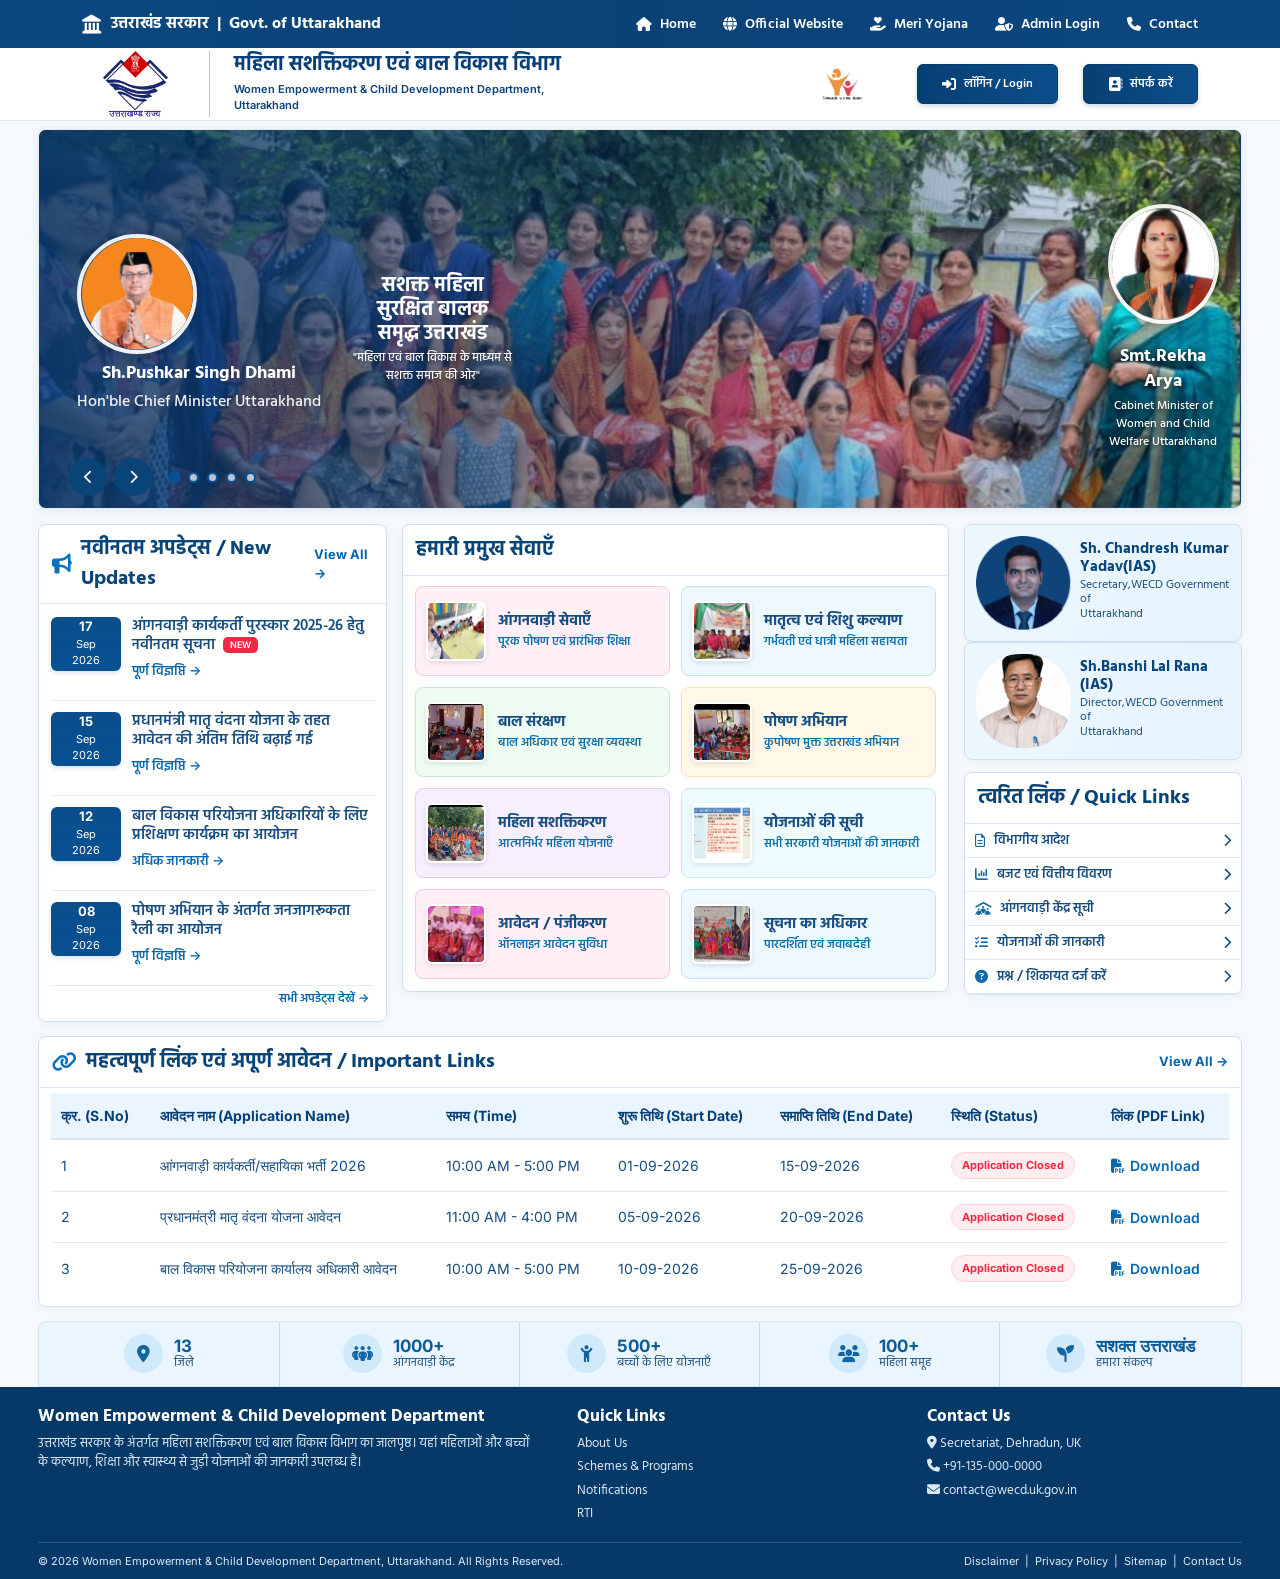
==== html_file/index.html @ f1d3165c "updated" ====
<!DOCTYPE html>
<html lang="hi">
<head>
  <meta charset="UTF-8">
  <meta name="viewport" content="width=device-width, initial-scale=1.0">
  <meta name="description" content="Women Empowerment and Child Development Department Uttarakhand">
  <title>महिला सशक्तिकरण एवं बाल विकास विभाग | उत्तराखंड</title>

  <link rel="icon" href="../images/uk_logo.jpeg">
  <link rel="preconnect" href="https://fonts.googleapis.com">
  <link rel="preconnect" href="https://fonts.gstatic.com" crossorigin>
  <link href="https://fonts.googleapis.com/css2?family=Hind:wght@400;500;600;700&family=Inter:wght@400;500;600;700;800&display=swap" rel="stylesheet">
  <link href="https://cdn.jsdelivr.net/npm/bootstrap@5.3.3/dist/css/bootstrap.min.css" rel="stylesheet">
  <link href="https://cdnjs.cloudflare.com/ajax/libs/font-awesome/6.5.2/css/all.min.css" rel="stylesheet">

  <style>
    :root{
      --gov-blue:#0b477f;
      --gov-dark:#063a70;
      --gov-deep:#052f5b;
      --blue:#1262a0;
      --sky:#eaf5ff;
      --gold:#f4b400;
      --orange:#ef8b13;
      --green:#159447;
      --pink:#e83e83;
      --purple:#7652b6;
      --cyan:#19a5c8;
      --text:#073b70;
      --muted:#60748a;
      --border:#cfe0ef;
      --shadow:0 5px 18px rgba(7,59,112,.10);
    }

    *{box-sizing:border-box}
    html{scroll-behavior:smooth}
    body{
      margin:0;
      background:#f5f9fd;
      color:var(--text);
      font-family:"Hind","Inter",sans-serif;
      font-size:16px;
    }
    a{text-decoration:none}
    img{max-width:100%;display:block}

    /* ================= TOP GOVERNMENT BAR ================= */
    .topbar{
      background:linear-gradient(90deg,#0b477f,#0a4277,#0b477f);
      color:#fff;
      min-height:48px;
    }
    .topbar .container,
    .department-header .container,
    .main-container{
      width:min(1480px,94%);
      margin:auto;
    }
    .hero-person-info{
      text-align:center;
      margin-top:10px;
      color:#fff;
      position:relative;
      z-index:5;
    }
    .hero-person-info h3{
      margin:0;
      font-size:18px;
      font-weight:700;
      line-height:1.4;
      text-shadow:0 2px 4px rgba(0,0,0,.5);
    }
    .hero-person-info p{
      margin:3px 0 0;
      font-size:12px;
      font-weight:500;
      line-height:1.5;
      text-shadow:0 2px 4px rgba(0,0,0,.5);
    }
    .topbar-inner{
      min-height:48px;
      display:flex;
      align-items:center;
      justify-content:space-between;
      gap:20px;
    }
    
    .gov-brand{
      color:#fff;
      font-weight:700;
      display:flex;
      align-items:center;
      gap:10px;
      white-space:nowrap;
      font-size:16px;
    }
    .gov-brand i{font-size:19px}
    .top-links{
      display:flex;
      align-items:center;
      gap:27px;
      margin:0;
      padding:0;
      list-style:none;
    }
    .top-links a{
      color:#fff;
      font-weight:600;
      font-size:14px;
      display:flex;
      align-items:center;
      gap:8px;
      transition:.2s;
    }
    .top-links a:hover{color:#ffd45b}
    .mobile-toggle{
      display:none;
      background:none;
      border:0;
      color:#fff;
      font-size:22px;
    }
  
/* ================= LOGIN MODAL ================= */

.login-modal {
  border: none;
  border-radius: 16px;
  overflow: hidden;
  box-shadow: 0 20px 50px rgba(0, 0, 0, 0.25);
}

/* Header */
.login-modal-header {
  background: linear-gradient(135deg, #174a8b, #176b9e);
  color: #fff;
  border-bottom: none;
  padding: 22px 25px;
}

.login-modal-header .modal-title {
  font-size: 22px;
  font-weight: 700;
  margin-bottom: 3px;
}


.login-modal-header .modal-title i {
  margin-right: 8px;
}

.login-subtitle {
  margin: 0;
  font-size: 13px;
  opacity: 0.9;
}

/* Body */
.login-modal-body {
  padding: 28px 30px 25px;
  background: #fff;
}

.login-modal-body .form-label {
  font-weight: 600;
  color: #333;
  margin-bottom: 7px;
  font-size: 14px;
}

.login-modal-body .input-group {
  height: 48px;
}

.login-modal-body .input-group-text {
  background: #f1f5f9;
  border: 1px solid #d9e0e7;
  color: #174a8b;
  min-width: 48px;
  justify-content: center;
}

.login-modal-body .form-control {
  height: 48px;
  border: 1px solid #d9e0e7;
  font-size: 14px;
}

.login-modal-body .form-control:focus {
  border-color: #176b9e;
  box-shadow: 0 0 0 0.2rem rgba(23, 107, 158, 0.12);
}

/* Password Toggle */
.password-toggle {
  border: 1px solid #d9e0e7;
  background: #f8fafc;
  color: #555;
}

.password-toggle:hover {
  background: #eef2f7;
}

/* Login Options */
.login-options {
  display: flex;
  align-items: center;
  justify-content: space-between;
  margin: 8px 0 22px;
  font-size: 13px;
}

.form-check-label {
  color: #555;
}

.forgot-password {
  color: #176b9e;
  text-decoration: none;
  font-weight: 600;
}

.forgot-password:hover {
  text-decoration: underline;
}

/* Login Submit */
.login-submit-btn {
  height: 48px;
  border: none;
  border-radius: 7px;
  background: linear-gradient(135deg, #174a8b, #176b9e);
  color: #fff;
  font-size: 15px;
  font-weight: 600;
  transition: all 0.2s ease;
}

.login-submit-btn:hover {
  background: linear-gradient(135deg, #123b70, #145c87);
  color: #fff;
  transform: translateY(-1px);
}

/* Footer */
.login-modal-footer {
  justify-content: center;
  gap: 5px;
  background: #f8fafc;
  border-top: 1px solid #e5e7eb;
  padding: 15px;
  font-size: 13px;
  color: #666;
}

.login-modal-footer a {
  color: #174a8b;
  font-weight: 600;
  text-decoration: none;
}

.login-modal-footer a:hover {
  text-decoration: underline;
}

/* Mobile */
@media (max-width: 576px) {

  .login-modal {
    margin: 15px;
  }

  .login-modal-header {
    padding: 18px 20px;
  }

  .login-modal-body {
    padding: 22px 20px;
  }

  .login-modal-header .modal-title {
    font-size: 19px;
  }

  .login-options {
    flex-direction: column;
    align-items: flex-start;
    gap: 10px;
  }

  .login-modal-footer {
    flex-direction: column;
    text-align: center;
  }
}


    /* ================= DEPARTMENT BRAND HEADER ================= */
    .department-header{
      background:#fff;
      border-bottom:1px solid #dbe8f2;
    }
    .brand-row{
      min-height:72px;
      display:flex;
      align-items:center;
      justify-content:space-between;
      gap:22px;
    }
    .department-brand{
      display:flex;
      align-items:center;
      gap:24px;
      min-width:0;
    }
    .uk-logo{
      width:128px;
      height:66px;
      object-fit:contain;
      border-right:1px solid #b8cad9;
      padding-right:20px;
    }
    .department-copy h1{
      margin:0 0 5px;
      color:#083f78;
      font-size:20px;
      line-height:1.18;
      font-weight:700;
    }
    .department-copy p{
      margin:0;
      color:#0c4179;
      font-family:Inter,sans-serif;
      font-size:11px;
      line-height:1.45;
      font-weight:600;
    }
    /* ================= HEADER RIGHT & LOGIN ================= */
    .header-right {
      display: flex;
      align-items: center;
      gap: 25px;
    }
    .icds-logo {
      width: 100px;
      height: 54px;
      object-fit: contain;
    }
    .login-btn {
      background: linear-gradient(90deg, #073f73, #0b4e8b);
      color: #fff;
      padding: 10px 24px;
      border-radius: 6px;
      font-size: 12px;
      font-weight: 600;
      display: inline-flex;
      align-items: center;
      gap: 8px;
      box-shadow: 0 2px 5px rgba(7, 59, 112, .2);
      transition: all 0.3s ease;
      white-space: nowrap;
      border: 1px solid #063a70;
      cursor: pointer;
    }
    .login-btn:hover {
      background: #063a70;
      color: #ffd45b;
      transform: translateY(-1px);
      box-shadow: 0 4px 8px rgba(7, 59, 112, .25);
    }
    .login-btn i {
      font-size: 14px;
    }
.hero-person-block {
  text-align: center;
}

.hero-person-name {
  font-size: 18px;
  font-weight: 700;
  color: #ffffff;
  margin: 8px 0 4px;
  line-height: 1.3;
}

.hero-person-designation {
  font-size: 16px;
  font-weight: 500;
  color: #f1f1f1;
  line-height: 1.5;
  margin: 0;
}
    /* Responsive adjustments for Login/Header */
    @media (max-width: 992px) {
      .icds-logo {
        width: 80px;
        height: 70px;
      }
      .login-btn {
        padding: 8px 16px;
        font-size: 13px;
      }
    }
    @media (max-width: 768px) {
      .header-right {
        gap: 12px;
      }
      .icds-logo {
        width: 60px;
        height: 55px;
      }
      .login-btn span {
        display: none;
      }
      .login-btn {
        padding: 10px 12px;
      }
    }
    /* ================= MAIN NAV ================= */
    .main-nav{
      background:linear-gradient(90deg,#073f73,#06477f,#073f73);
      box-shadow:0 2px 7px rgba(0,0,0,.12);
      position:relative;
      z-index:10;
    }
    .nav-inner{
      width:min(1480px,94%);
      margin:auto;
      display:flex;
      align-items:stretch;
      justify-content:center;
    }
    .nav-item{
      flex:1;
      max-width:190px;
      color:#fff;
      min-height:48px;
      padding:0 17px;
      display:flex;
      align-items:center;
      justify-content:center;
      gap:9px;
      font-weight:600;
      font-size:16px;
      border-bottom:4px solid transparent;
      transition:.2s;
    }
    .nav-item:hover,
    .nav-item.active{
      background:rgba(255,255,255,.08);
      border-bottom-color:#ffbf00;
      color:#fff;
    }
    .nav-item i{font-size:15px}

    /* ================= HERO CAROUSEL ================= */
    .hero-wrap{
      padding:8px 0 15px;
      background:#f5f9fd;
    }
    .hero{
      width:min(1425px,94%);
      margin:auto;
      height:380px;
      border-radius:8px;
      overflow:hidden;
      position:relative;
      box-shadow:0 2px 10px rgba(4,52,91,.08);
      border:1px solid #e0ebf4;
    }
    .hero-slider{
      position:absolute;
      inset:0;
      display:flex;
      width:100%;
      height:100%;
      transition:transform .7s cubic-bezier(.4,.0,.2,1);
      z-index:1;
      transform: translateZ(0);
      will-change: transform;
    }
    .hero-slide{
      position:relative;
      min-width:100%;
      height:100%;
      flex:0 0 100%;
      backface-visibility: hidden;
      -webkit-backface-visibility: hidden;
      transform: translateZ(0);
    }
    .hero-slide img{
      width:100%;
      height:100%;
      object-fit:cover;
      display:block;
      backface-visibility: hidden;
      -webkit-backface-visibility: hidden;
      transform: translateZ(0);
    }
    .hero-slide::after{
      content:"";
      position:absolute;
      inset:0;
      background: linear-gradient(90deg, rgba(7, 59, 112, 0.85) 0%, rgba(7, 59, 112, 0.4) 50%, transparent 100%);
    }

    .hero-overlay{
      position:absolute;
      inset:0;
      z-index:3;
      pointer-events:none;
    }
    .hero-overlay > *{pointer-events:auto}

    .hero-content{
      position:absolute;
      left:0; top:0; bottom:0;
      width:72%;
      padding:20px 24px 10px 38px;
      display:flex;
      align-items:center;
      gap:32px;
    }
    .hero-person-card{
      flex:0 0 180px;
      text-align:center;
    }
    .hero-person{
      width:120px;height:120px;
      object-fit:cover;
      object-position:center top;
      border:4px solid rgba(255,255,255,.92);
      border-radius:50%;
      box-shadow:0 5px 16px rgba(0,0,0,.22);
    }
    .hero-message{
      flex:1;
      min-width:0;
      text-align:left;
    }
    .hero-title{
      margin:0;
      color:#fff;
      font-size:20px;
      line-height:1.2;
      font-weight:700;
    }
    .hero-subtitle{
      margin:13px 0 0;
      color:#fff;
      font-size:17px;
      line-height:1.45;
      font-weight:600;
    }

    .hero-controls{
      position:absolute;
      left:30px;
      bottom:12px;
      z-index:4;
      display:flex;
      align-items:center;
      gap:7px;
    }
    .hero-arrow{
      width:38px;height:38px;
      border:0;border-radius:50%;
      background:#084477;
      color:#fff;
      cursor:pointer;
      transition:.2s;
      display:grid;place-items:center;
    }
    .hero-arrow:hover{background:#063f73;transform:scale(1.08)}
    .hero-arrow i{font-size:14px}
    .dots{display:flex;gap:8px;margin-left:10px}
    .dot{
      width:11px;height:11px;border-radius:50%;
      background:rgba(255,255,255,.7);
      border:2px solid #075095;
      cursor:pointer;
      transition:.2s;
    }
    .dot.active{background:#075095;transform:scale(1.15)}

    .hero-topics{
      position:absolute;
      z-index:4;
      right:22px;
      top:74px;
      width:111px;
      display:flex;
      flex-direction:column;
      gap:10px;
    }
    .topic{
      display:flex;
      align-items:center;
      gap:11px;
      color:#084477;
      font-weight:700;
      font-size:15px;
      background:rgba(255,255,255,.6);
      padding:6px 10px;
      border-radius:8px;
      backdrop-filter:blur(2px);
    }
    .topic-icon{
      width:36px;height:36px;
      border-radius:50%;
      color:#fff;
      display:grid;
      place-items:center;
      flex:0 0 36px;
      font-size:16px;
    }
    .topic:nth-child(1) .topic-icon{background:#e62c79}
    .topic:nth-child(2) .topic-icon{background:#f29a0d}
    .topic:nth-child(3) .topic-icon{background:#24a75d}
    .topic:nth-child(4) .topic-icon{background:#168bc9}
    .topic:nth-child(5) .topic-icon{background:#7651ad}

    /* ================= CONTENT ================= */
    .content-grid{
      display:grid;
      grid-template-columns:1.03fr 1.62fr .82fr;
      gap:15px;
      width:min(1425px,94%);
      margin:0 auto 14px;
      align-items:start;
    }
    .panel{
      background:#fff;
      border:1px solid #cfe0ef;
      border-radius:8px;
      overflow:hidden;
      box-shadow:0 2px 9px rgba(7,59,112,.045);
    }
    .panel-heading{
      min-height:51px;
      padding:9px 13px;
      display:flex;
      align-items:center;
      justify-content:space-between;
      gap:8px;
      border-bottom:1px solid #dce8f1;
      color:#084477;
      font-size:20px;
      font-weight:700;
    }
    .heading-left{display:flex;align-items:center;gap:9px}
    .heading-left i{color:#0870bd}
    .view-all{font-size:13px;color:#0564ad;font-family:Inter,sans-serif}

    .updates-body{padding:2px 12px 8px}
    .update{
      min-height:95px;
      padding:11px 0;
      border-bottom:1px solid #e5edf3;
      display:grid;
      grid-template-columns:70px 1fr;
      gap:11px;
    }
    .update:last-child{border-bottom:0}
    .date-box{
      height:54px;
      border-radius:6px;
      background:linear-gradient(180deg,#0b4e8b,#075092);
      color:#fff;
      text-align:center;
      display:flex;
      flex-direction:column;
      align-items:center;
      justify-content:center;
      font-family:Inter,sans-serif;
      box-shadow:0 2px 4px rgba(0,61,116,.16);
    }
    .date-box strong{font-size:13px;line-height:1}
    .date-box span{font-size:11px;margin-top:3px}
    .update h4{
      margin:0 0 4px;
      font-size:15px;
      line-height:1.25;
      font-weight:600;
      color:#164c7f;
    }
    .update a{
      color:#0868af;
      font-size:13px;
      font-weight:600;
    }
    .new-badge{
      display:inline-block;
      padding:2px 7px;
      border-radius:5px;
      background:#ef2943;
      color:#fff;
      font-size:9px;
      font-family:Inter,sans-serif;
      margin-left:4px;
      vertical-align:middle;
    }
    .updates-footer{
      text-align:right;
      padding:4px 5px 5px;
      font-size:12px;
      color:#0868af;
      font-weight:600;
    }

    .services-panel{padding-bottom:0}
    .service-grid{
      padding:10px 12px 12px;
      display:grid;
      grid-template-columns:repeat(2,1fr);
      gap:11px;
    }
    .service{
      min-height:90px;
      border-radius:8px;
      border:1px solid;
      display:flex;
      align-items:center;
      gap:12px;
      padding:10px;
      position:relative;
      overflow:hidden;
      transition:.2s;
      cursor:pointer; 
    }
    .service:hover{transform:translateY(-2px);box-shadow:0 5px 12px rgba(0,0,0,.07)}
    .service-img{
      width:60px;height:60px;
      object-fit:cover;
      border-radius:6px;
      border:2px solid #fff;
      box-shadow:0 2px 5px rgba(0,0,0,.1);
      flex-shrink:0;
    }
    .service-text{
      flex:1;
    }
    .service-text h4{
      margin:0 0 4px;
      font-size:15px;
      line-height:1.25;
      color:#174d80;
      font-weight:700;
    }
    .service-text p{
      margin:0;
      font-size:12px;
      color:#0d71ad;
      font-weight:600;
      line-height:1.3;
    }
    .pink{background:#fff0f7;border-color:#f5cade}
    .blue{background:#edf8ff;border-color:#c7e2f6}
    .green{background:#effcf1;border-color:#cbe8d0}
    .yellow{background:#fff8e8;border-color:#f2dfb7}
    .purple{background:#f5efff;border-color:#ddcff4}
    .cyan{background:#eefcff;border-color:#c4e9ef}

    .mini-banner{
      margin:0 12px 12px;
      min-height:79px;
      border-radius:7px;
      overflow:hidden;
      display:flex;
      align-items:center;
      justify-content:center;
      color:#07457b;
      font-weight:700;
      font-size:20px;
      text-align:center;
      background:linear-gradient(90deg,rgba(255,255,255,.85),rgba(255,255,255,.48)),
        url("https://images.unsplash.com/photo-1509099836639-18ba02c7c56a?auto=format&fit=crop&w=1100&q=80") center/cover;
    }

    .cm-card{
      min-height:113px;
      background:linear-gradient(90deg,rgba(236,247,255,.94),rgba(226,242,255,.72));
      display:flex;
      align-items:center;
      justify-content:space-between;
      padding:11px;
      overflow:hidden;
    }
    .cm-avatar{
      width:95px;height:94px;
      object-fit:cover;object-position:center;
      border-radius: 44px;
      background:#dbe8f1;
    }
    .cm-text{padding-left:9px;flex:1}
    .cm-text h4{margin:0;font-size:15px;color:#07447a;font-weight:700}
    .cm-text p{margin:2px 0 5px;font-size:12px;line-height:1.2;color:#194f7c}
    .message-btn{
      display:inline-flex;align-items:center;gap:5px;
      color:#fff;background:#0868b2;border-radius:4px;
      padding:5px 10px;font-size:11px;font-weight:700;
    }
    .quick-links{margin-top:12px}
    .quick-link{
      min-height:34px;
      border-bottom:1px solid #e5edf3;
      display:flex;align-items:center;justify-content:space-between;
      padding:0 10px;color:#164c7f;font-size:13px;font-weight:600;
    }
    .quick-link span{display:flex;align-items:center;gap:9px}
    .quick-link i:first-child{color:#1168a8}
    .yojana{
      margin-top:12px;min-height:78px;padding:9px 12px;
      display:flex;align-items:center;gap:12px;border-radius:7px;
      background:linear-gradient(90deg,rgba(255,255,255,.92),rgba(255,241,203,.85));
      border:1px solid #f1dca9;
    }
    .yojana-icon{
      width:48px;height:48px;border-radius:50%;
      background:#fff;display:grid;place-items:center;
      color:#0a5794;font-size:25px;box-shadow:0 2px 6px rgba(0,0,0,.1)
    }
    .yojana strong{display:block;font-size:21px;color:#0961a0;line-height:1}
    .yojana span{font-size:12px;color:#16507c;font-weight:600}

    /* ================= IMPORTANT LINKS TABLE ================= */
    .important-links-section{
      width:min(1425px,94%);
      margin:0 auto 14px;
    }
    .app-table {
      width: 100%;
      border-collapse: collapse;
      font-family: "Inter", sans-serif;
      font-size: 14px;
    }
    .app-table th {
      background: #eaf5ff;
      color: #063f78;
      font-weight: 700;
      padding: 12px 10px;
      text-align: left;
      border-bottom: 2px solid #d6e7f4;
    }
    .app-table td {
      padding: 12px 10px;
      border-bottom: 1px solid #e5edf3;
      color: #164c7f;
    }
    .app-table tr:last-child td {
      border-bottom: none;
    }
    .app-table tr:hover td {
      background: #f8fbff;
    }
    .status-badge {
      display: inline-block;
      padding: 4px 10px;
      border-radius: 20px;
      font-size: 11px;
      font-weight: 700;
      background: #ffeef0;
      color: #ef2943;
      border: 1px solid #ffd1d7;
    }
    .pdf-link {
      color: #0868af;
      font-weight: 600;
      display: inline-flex;
      align-items: center;
      gap: 5px;
    }
    .pdf-link:hover {
      text-decoration: underline;
    }
    @media (max-width: 768px) {
      .app-table thead { display: none; }
      .app-table, .app-table tbody, .app-table tr, .app-table td {
        display: block;
        width: 100%;
      }
      .app-table tr {
        margin-bottom: 15px;
        border: 1px solid #cfe0ef;
        border-radius: 8px;
        padding: 10px;
      }
      .app-table td {
        display: flex;
        justify-content: space-between;
        align-items: center;
        text-align: right;
        border-bottom: 1px solid #e5edf3;
        padding: 8px 0;
      }
      .app-table td::before {
        content: attr(data-label);
        font-weight: 700;
        color: #063f78;
        text-align: left;
        padding-right: 10px;
      }
      .app-table td:last-child { border-bottom: none; }
    }

    /* ================= STATS ================= */
    .stats{
      width:min(1425px,94%);
      margin:0 auto 0;
      background:#eaf5ff;
      border-radius:8px 8px 0 0;
      min-height:66px;
      display:grid;
      grid-template-columns:repeat(5,1fr);
      border:1px solid #d6e7f4;
    }
    .stat{
      display:flex;align-items:center;justify-content:center;gap:11px;
      border-right:1px solid #c9dceb;padding:8px 10px;text-align:left;
    }
    .stat:last-child{border-right:0}
    .stat-icon{
      width:39px;height:39px;border-radius:50%;
      background:#d1eafb;color:#1265a3;
      display:grid;place-items:center;font-size:17px;
    }
    .stat strong{display:block;color:#0c5a96;font-family:Inter,sans-serif;font-size:17px;line-height:1.1}
    .stat span{display:block;color:#174d7c;font-size:12px;line-height:1.2}

    /* ================= FOOTER ================= */
    footer{background:#063968;color:#fff;margin-top:0}
    .footer-main{
      width:min(1425px,94%);margin:auto;
      padding:20px 0 14px;
      display:grid;grid-template-columns:1.6fr 1fr 1fr;gap:35px;
    }
    .footer-title{font-size:17px;font-weight:700;margin:0 0 7px}
    footer p,footer a{color:#dceaf5;font-size:13px;line-height:1.5}
    footer a{display:block;margin:4px 0}
    .footer-bottom{
      border-top:1px solid rgba(255,255,255,.16);
      width:min(1425px,94%);margin:auto;padding:10px 0;
      display:flex;align-items:center;justify-content:space-between;gap:15px;
      font-family:Inter,sans-serif;font-size:11px;color:#dbeaf6;
    }

    /* ================= MOBILE ================= */
    @media (max-width:1200px){
      .department-copy h1{font-size:29px}
      .department-copy p{font-size:16px}
      .content-grid{grid-template-columns:1fr 1.35fr}
      .sidebar{grid-column:1/-1;display:grid;grid-template-columns:1fr 1fr 1fr;gap:12px}
      .quick-links,.yojana{margin-top:0}
      .cm-card{height:100%}
    }

    @media (max-width:992px){
      .top-links{gap:13px}
      .nav-item{font-size:14px;padding:0 9px}
      .brand-row{min-height:115px}
      .uk-logo{width:100px;height:90px}
      .department-copy h1{font-size:24px}
      .department-copy p{font-size:14px}
      .hero{height:340px}
      .hero-content{width:64%;padding:20px 22px 10px 25px;gap:14px}
      .hero-person{width:84px;height:84px;flex-basis:84px}
      .hero-title{font-size:27px}
      .hero-topics{width:190px;right:10px}
      .content-grid{grid-template-columns:1fr}
      .sidebar{grid-column:auto;display:grid;grid-template-columns:1fr 1fr 1fr}
      .stats{grid-template-columns:repeat(3,1fr)}
      .stat:nth-child(3){border-right:0}
      .stat:nth-child(4),.stat:nth-child(5){border-top:1px solid #c9dceb}
      .footer-main{grid-template-columns:1fr 1fr}
    }

    @media (max-width:768px){
      .topbar-inner{min-height:50px}
      .gov-brand{font-size:13px}
      .mobile-toggle{display:block}
      .top-links-wrap{display:none;width:100%;padding-bottom:10px}
      .top-links-wrap.open{display:block}
      .topbar-inner{flex-wrap:wrap}
      .top-links{flex-direction:column;align-items:flex-start;gap:9px}
      .top-links-group{width:100%;display:none}
      .top-links-group.open{display:block}
      .top-links-group .top-links{padding:5px 0}
      .brand-row{min-height:96px}
      .department-brand{gap:12px}
      .uk-logo{width:76px;height:70px;padding-right:10px}
      .department-copy h1{font-size:19px;line-height:1.2}
      .department-copy p{font-size:12px;line-height:1.25}
      .main-nav{overflow-x:auto}
      .nav-inner{width:max-content;min-width:100%}
      .nav-item{min-width:125px;font-size:13px;min-height:45px}
      .hero{height:480px}
      .hero-content{
        width:100%;height:180px;padding:15px 18px 0;
        justify-content:flex-start;
      }
      .hero-title{font-size:25px}
      .hero-subtitle{font-size:14px;margin-top:8px}
      .hero-topics{
        top:auto;bottom:60px;left:15px;right:15px;
        width:auto;flex-direction:row;justify-content:center;gap:5px;
      }
      .topic{flex-direction:column;gap:3px;text-align:center;font-size:9px;max-width:68px}
      .topic-icon{width:31px;height:31px;flex-basis:31px;font-size:12px}
      .hero-controls{left:12px;bottom:14px}
      .content-grid{width:94%}
      .service-grid{grid-template-columns:repeat(2,1fr)}
      .sidebar{display:grid;grid-template-columns:1fr}
      .stats{grid-template-columns:1fr 1fr}
      .stat{border-right:1px solid #c9dceb!important}
      .stat:nth-child(even){border-right:0!important}
      .stat:nth-child(n+3){border-top:1px solid #c9dceb}
      .footer-main{grid-template-columns:1fr;gap:15px}
      .footer-bottom{flex-direction:column;align-items:flex-start}
    }

    @media (max-width:480px){
      body{font-size:14px}
      .topbar .container,.department-header .container,.main-container,.nav-inner,.hero,.content-grid,.stats,.footer-main,.footer-bottom{width:96%}
      .gov-brand{font-size:11px}
      .department-copy h1{font-size:16px}
      .department-copy p{font-size:10px}
      .uk-logo{width:62px;height:60px}
      .nav-item{min-width:112px}
      .hero{height:440px}
      .hero-content{gap:10px;padding-right:14px;padding-left:14px}
      .hero-person{width:64px;height:64px;flex-basis:64px}
      .hero-title{font-size:20px}
      .hero-subtitle{font-size:11px}
      .panel-heading{font-size:17px}
      .service-grid{gap:7px;padding:8px; grid-template-columns:1fr}
      .service{min-height:80px; padding:8px;}
      .service-img{width:45px;height:45px}
      .service-text h4{font-size:13px}
      .service-text p{font-size:11px}
      .update{grid-template-columns:62px 1fr}
      .date-box{height:50px}
      .stats{grid-template-columns:1fr}
      .stat{border-right:0!important;border-top:1px solid #c9dceb}
      .stat:first-child{border-top:0}
    }
  </style>
</head>

<body>

  <!-- TOP GOVERNMENT BAR -->
  <header>
    <div class="topbar">
      <div class="container">
        <div class="topbar-inner">
          <a href="#" class="gov-brand">
            <i class="fa-solid fa-landmark"></i>
            <span>उत्तराखंड सरकार &nbsp;|&nbsp; Govt. of Uttarakhand</span>
          </a>

          <button class="mobile-toggle" id="mobileToggle" aria-label="Open menu">
            <i class="fa-solid fa-bars"></i>
          </button>

          <div class="top-links-group" id="topLinks">
            <ul class="top-links">
              <li><a href="#"><i class="fa-solid fa-house"></i> Home</a></li>
              <li><a href="#"><i class="fa-solid fa-globe"></i> Official Website</a></li>
              <li><a href="#"><i class="fa-solid fa-hand-holding-heart"></i> Meri Yojana</a></li>
              <li><a href="#"><i class="fa-solid fa-user-shield"></i> Admin Login</a></li>
              <li><a href="#"><i class="fa-solid fa-phone"></i> Contact</a></li>
            </ul>
          </div>
        </div>
      </div>
    </div>

    <!-- DEPARTMENT HEADER -->
    <div class="department-header">
      <div class="container">
        <div class="brand-row">
          <div class="department-brand">
            <img src="../images/uk_logo.jpeg" class="uk-logo" alt="Uttarakhand Government Logo">
            <div class="department-copy">
              <h1>महिला सशक्तिकरण एवं बाल विकास विभाग</h1>
              <p>Women Empowerment &amp; Child Development Department,<br>Uttarakhand</p>
            </div>
          </div>
          
          <div class="header-right">
            <img src="../images/icds_logo.jpeg" class="icds-logo" alt="ICDS Logo">
            <a href="#" class="login-btn" data-bs-toggle="modal" data-bs-target="#loginModal">
              <i class="fa-solid fa-right-to-bracket"></i>
              <span>लॉगिन / Login</span>
            </a>
            <a href="#" class="login-btn">
              <i class="fa-solid fa-address-book"></i>
              <span>संपर्क करें</span>
            </a>
          </div>
        </div>
      </div>
    </div>

    <!-- MAIN NAVIGATION -->
    <nav class="main-nav">
      <div class="nav-inner">
        <!-- Nav items can go here -->
      </div>
    </nav>
  </header>

  <!-- ================= LOGIN MODAL (Moved out of nav - direct child of body) ================= -->
  <div class="modal fade" id="loginModal" tabindex="-1" aria-labelledby="loginModalLabel" aria-hidden="true">
    <div class="modal-dialog modal-dialog-centered">
      <div class="modal-content login-modal">

        <!-- Modal Header -->
        <div class="modal-header login-modal-header">
          <div>
            <h5 class="modal-title" id="loginModalLabel">
              <i class="fa-solid fa-right-to-bracket"></i>
              लॉगिन / Login
            </h5>
            <p class="login-subtitle">कृपया अपना विवरण दर्ज करें</p>
          </div>
          <button type="button" class="btn-close btn-close-white" data-bs-dismiss="modal" aria-label="Close"></button>
        </div>

        <!-- Modal Body -->
        <div class="modal-body login-modal-body">
          <form id="loginForm">
            <!-- Mobile Number -->
            <div class="mb-3">
              <label for="mobileNumber" class="form-label">मोबाइल नंबर / Mobile Number</label>
              <div class="input-group">
                <span class="input-group-text"><i class="fa-solid fa-mobile-screen-button"></i></span>
                <input type="tel" class="form-control" id="mobileNumber" name="mobile" placeholder="मोबाइल नंबर दर्ज करें" maxlength="10" pattern="[0-9]{10}" required>
              </div>
            </div>

            <!-- Password -->
            <div class="mb-3">
              <label for="loginPassword" class="form-label">पासवर्ड / Password</label>
              <div class="input-group">
                <span class="input-group-text"><i class="fa-solid fa-lock"></i></span>
                <input type="password" class="form-control" id="loginPassword" name="password" placeholder="पासवर्ड दर्ज करें" required>
                <button class="btn password-toggle" type="button" id="togglePassword">
                  <i class="fa-solid fa-eye"></i>
                </button>
              </div>
            </div>

            <!-- Remember / Forgot -->
            <div class="login-options">
              <div class="form-check">
                <input class="form-check-input" type="checkbox" id="rememberMe">
                <label class="form-check-label" for="rememberMe">मुझे याद रखें</label>
              </div>
              <a href="#" class="forgot-password">पासवर्ड भूल गए?</a>
            </div>

            <!-- Login Button -->
            <button type="submit" class="btn login-submit-btn w-100">
              <i class="fa-solid fa-right-to-bracket"></i>
              लॉगिन करें / Login
            </button>
          </form>
        </div>

        <!-- Modal Footer -->
        <div class="modal-footer login-modal-footer">
          <span>अभी तक पंजीकरण नहीं किया?</span>
          <a href="#">पंजीकरण करें / Register</a>
        </div>

      </div>
    </div>
  </div>

  <!-- HERO CAROUSEL -->
  <section class="hero-wrap">
    <div class="hero" id="hero">
      <div class="hero-slider" id="heroSlider">
        <div class="hero-slide"><img src="../images/images-11.jpeg" alt="Women and Child Development 1"></div>
        <div class="hero-slide"><img src="../images/images-9.jpeg" alt="Women and Child Development 2"></div>
        <div class="hero-slide"><img src="../images/images-10.jpeg" alt="Women and Child Development 3"></div>
        <div class="hero-slide"><img src="../images/images-6.jpeg" alt="Women and Child Development 4"></div>
        <div class="hero-slide"><img src="../images/images-3.jpeg" alt="Women and Child Development 5"></div>
      </div>

   <div class="hero-overlay">

  <!-- LEFT: CM -->
  <div class="hero-content">
<div class="hero-person-block">

  <img
    class="hero-person"
    src="../images/cm.png"
    alt="Uttarakhand Chief Minister Pushkar Singh Dhami"
  >

  <h3 class="hero-person-name">Sh.Pushkar Singh Dhami</h3>

  <p class="hero-person-designation">
  Hon'ble Chief Minister
Uttarakhand
  </p>

</div>
    <div class="hero-person-info">

       <h2 class="hero-title">
      सशक्त महिला<br>
      सुरक्षित बालक<br>
      समृद्ध उत्तराखंड
    </h2>

    <p class="hero-subtitle">
      "महिला एवं बाल विकास के माध्यम से<br>
      सशक्त समाज की ओर"
    </p>

     
    </div>

  </div>


 

  </div>


  <!-- RIGHT: MINISTER -->
  
  <div class="hero-topics">

    <img
      class="hero-person"
      src="../images/rekha.png"
      alt="Uttarakhand Women and Child Development Minister Rekha Arya"
    >

    <!-- Minister Name & Designation -->
    <div class="hero-person-info">
      <h3>Smt.Rekha Arya</h3>
      <p>Cabinet Minister of Women and Child Welfare Uttarakhand
</p>
    </div>

  </div>


  <!-- CONTROLS -->
  <div class="hero-controls">

    <button
      class="hero-arrow"
      id="prevBtn"
      aria-label="Previous"
    >
      <i class="fa-solid fa-chevron-left"></i>
    </button>

    <button
      class="hero-arrow"
      id="nextBtn"
      aria-label="Next"
    >
      <i class="fa-solid fa-chevron-right"></i>
    </button>

    <div class="dots" id="dots">
      <span class="dot active" data-index="0"></span>
      <span class="dot" data-index="1"></span>
      <span class="dot" data-index="2"></span>
      <span class="dot" data-index="3"></span>
      <span class="dot" data-index="4"></span>
    </div>

  </div>

</div>
    </div>
  </section>

  <!-- MAIN CONTENT -->
  <main>
    <div class="content-grid">

      <!-- LEFT: UPDATES -->
      <section class="panel">
        <div class="panel-heading">
          <div class="heading-left">
            <i class="fa-solid fa-bullhorn"></i>
            <span>नवीनतम अपडेट्स / New Updates</span>
          </div>
          <a class="view-all" href="#">View All →</a>
        </div>

        <div class="updates-body">
          <article class="update">
            <div class="date-box"><strong>17</strong><span>Sep<br>2026</span></div>
            <div>
              <h4>आंगनवाड़ी कार्यकर्ती पुरस्कार 2025-26 हेतु नवीनतम सूचना <span class="new-badge">NEW</span></h4>
              <a href="#">पूर्ण विज्ञप्ति →</a>
            </div>
          </article>

          <article class="update">
            <div class="date-box"><strong>15</strong><span>Sep<br>2026</span></div>
            <div>
              <h4>प्रधानमंत्री मातृ वंदना योजना के तहत आवेदन की अंतिम तिथि बढ़ाई गई</h4>
              <a href="#">पूर्ण विज्ञप्ति →</a>
            </div>
          </article>

          <article class="update">
            <div class="date-box"><strong>12</strong><span>Sep<br>2026</span></div>
            <div>
              <h4>बाल विकास परियोजना अधिकारियों के लिए प्रशिक्षण कार्यक्रम का आयोजन</h4>
              <a href="#">अधिक जानकारी →</a>
            </div>
          </article>

          <article class="update">
            <div class="date-box"><strong>08</strong><span>Sep<br>2026</span></div>
            <div>
              <h4>पोषण अभियान के अंतर्गत जनजागरूकता रैली का आयोजन</h4>
              <a href="#">पूर्ण विज्ञप्ति →</a>
            </div>
          </article>

          <div class="updates-footer">सभी अपडेट्स देखें →</div>
        </div>
      </section>

      <!-- CENTER: SERVICES -->
      <section class="panel services-panel">
        <div class="panel-heading">
          <div class="heading-left"><span>हमारी प्रमुख सेवाएँ</span></div>
        </div>

        <div class="service-grid">
          <div class="service pink" onclick="openServiceModal('../images/images-3.jpeg', 'आंगनवाड़ी सेवाएँ')">
            <img src="../images/images-3.jpeg" alt="आंगनवाड़ी" class="service-img">
            <div class="service-text">
              <h4>आंगनवाड़ी सेवाएँ</h4>
              <p>पूरक पोषण एवं प्रारंभिक शिक्षा</p>
            </div>
          </div>
          
          <div class="service blue" onclick="openServiceModal('../images/image-1.jpeg', 'मातृत्व एवं शिशु कल्याण')">
            <img src="../images/image-1.jpeg" alt="मातृत्व" class="service-img">
            <div class="service-text">
              <h4>मातृत्व एवं शिशु कल्याण</h4>
              <p>गर्भवती एवं धात्री महिला सहायता</p>
            </div>
          </div>
          
          <div class="service green" onclick="openServiceModal('../images/images-4.jpeg', 'बाल संरक्षण')">
            <img src="../images/images-4.jpeg" alt="बाल संरक्षण" class="service-img">
            <div class="service-text">
              <h4>बाल संरक्षण</h4>
              <p>बाल अधिकार एवं सुरक्षा व्यवस्था</p>
            </div>
          </div>
          
          <div class="service yellow" onclick="openServiceModal('../images/images-6.jpeg', 'पोषण अभियान')">
            <img src="../images/images-6.jpeg" alt="पोषण" class="service-img">
            <div class="service-text">
              <h4>पोषण अभियान</h4>
              <p>कुपोषण मुक्त उत्तराखंड अभियान</p>
            </div>
          </div>
          
          <div class="service purple" onclick="openServiceModal('../images/images-11.jpeg', 'महिला सशक्तिकरण')">
            <img src="../images/images-11.jpeg" alt="महिला सशक्तिकरण" class="service-img">
            <div class="service-text">
              <h4>महिला सशक्तिकरण</h4>
              <p>आत्मनिर्भर महिला योजनाएँ</p>
            </div>
          </div>
          
          <div class="service cyan" onclick="openServiceModal('../images/images-12.jpeg', 'योजनाओं की सूची')">
            <img src="../images/images-12.jpeg" alt="योजना सूची" class="service-img">
            <div class="service-text">
              <h4>योजनाओं की सूची</h4>
              <p>सभी सरकारी योजनाओं की जानकारी</p>
            </div>
          </div>
          
          <div class="service pink" onclick="openServiceModal('../images/images-8.jpeg', 'आवेदन / पंजीकरण')">
            <img src="../images/images-8.jpeg" alt="आवेदन" class="service-img">
            <div class="service-text">
              <h4>आवेदन / पंजीकरण</h4>
              <p>ऑनलाइन आवेदन सुविधा</p>
            </div>
          </div>

          <div class="service blue" onclick="openServiceModal('../images/images-9.jpeg', 'सूचना का अधिकार')">
            <img src="../images/images-9.jpeg" alt="सूचना अधिकार" class="service-img">
            <div class="service-text">
              <h4>सूचना का अधिकार</h4>
              <p>पारदर्शिता एवं जवाबदेही</p>
            </div>
          </div>
        </div>
      </section>

      <!-- RIGHT: SIDEBAR -->
      <aside class="sidebar">
        <div class="panel cm-card">
          <img class="cm-avatar" src="../images/sec.png" alt="Chief Minister">
          <div class="cm-text">
            <span class="designation"></span>
            <h4>Sh. Chandresh Kumar Yadav(IAS)</h4>
            <p>Secretary,WECD Government of <br>Uttarakhand</p>
          </div>
        </div>

        <div class="panel cm-card">
          <img class="cm-avatar" src="../images/director-wecd.png" alt="Rekha Arya">
          <div class="cm-text">
            <span class="designation"></span>
            <h4>Sh.Banshi Lal Rana (IAS)</h4>
            <p>Director,WECD Government of  <br>Uttarakhand</p>
          </div>
        </div>

        <div class="panel quick-links">
          <div class="panel-heading">
            <div class="heading-left">
              <span>त्वरित लिंक / Quick Links</span>
            </div>
          </div>
          <a class="quick-link" href="#"><span><i class="fa-regular fa-file-lines"></i> विभागीय आदेश</span><i class="fa-solid fa-chevron-right"></i></a>
          <a class="quick-link" href="#"><span><i class="fa-solid fa-chart-column"></i> बजट एवं वित्तीय विवरण</span><i class="fa-solid fa-chevron-right"></i></a>
          <a class="quick-link" href="#"><span><i class="fa-solid fa-people-roof"></i> आंगनवाड़ी केंद्र सूची</span><i class="fa-solid fa-chevron-right"></i></a>
          <a class="quick-link" href="#"><span><i class="fa-solid fa-list-check"></i> योजनाओं की जानकारी</span><i class="fa-solid fa-chevron-right"></i></a>
          <a class="quick-link" href="#"><span><i class="fa-solid fa-circle-question"></i> प्रश्न / शिकायत दर्ज करें</span><i class="fa-solid fa-chevron-right"></i></a>
        </div>
      </aside>
    </div>

    <!-- IMPORTANT LINKS & INCOMPLETE APPLICATIONS -->
    <section class="panel important-links-section">
      <div class="panel-heading">
        <div class="heading-left">
          <i class="fa-solid fa-link"></i>
          <span>महत्वपूर्ण लिंक एवं अपूर्ण आवेदन / Important Links</span>
        </div>
        <a class="view-all" href="#">View All →</a>
      </div>
      <div style="padding: 5px 12px 12px; overflow-x: auto;">
        <table class="app-table">
          <thead>
            <tr>
              <th>क्र. (S.No)</th>
              <th>आवेदन नाम (Application Name)</th>
              <th>समय (Time)</th>
              <th>शुरू तिथि (Start Date)</th>
              <th>समाप्ति तिथि (End Date)</th>
              <th>स्थिति (Status)</th>
              <th>लिंक (PDF Link)</th>
            </tr>
          </thead>
          <tbody>
            <tr>
              <td data-label="क्र.">1</td>
              <td data-label="आवेदन नाम">आंगनवाड़ी कार्यकर्ती/सहायिका भर्ती 2026</td>
              <td data-label="समय">10:00 AM - 5:00 PM</td>
              <td data-label="शुरू तिथि">01-09-2026</td>
              <td data-label="समाप्ति तिथि">15-09-2026</td>
              <td data-label="स्थिति"><span class="status-badge">Application Closed</span></td>
              <td data-label="लिंक"><a href="#" class="pdf-link"><i class="fa-solid fa-file-pdf"></i> Download</a></td>
            </tr>
            <tr>
              <td data-label="क्र.">2</td>
              <td data-label="आवेदन नाम">प्रधानमंत्री मातृ वंदना योजना आवेदन</td>
              <td data-label="समय">11:00 AM - 4:00 PM</td>
              <td data-label="शुरू तिथि">05-09-2026</td>
              <td data-label="समाप्ति तिथि">20-09-2026</td>
              <td data-label="स्थिति"><span class="status-badge">Application Closed</span></td>
              <td data-label="लिंक"><a href="#" class="pdf-link"><i class="fa-solid fa-file-pdf"></i> Download</a></td>
            </tr>
            <tr>
              <td data-label="क्र.">3</td>
              <td data-label="आवेदन नाम">बाल विकास परियोजना कार्यालय अधिकारी आवेदन</td>
              <td data-label="समय">10:00 AM - 5:00 PM</td>
              <td data-label="शुरू तिथि">10-09-2026</td>
              <td data-label="समाप्ति तिथि">25-09-2026</td>
              <td data-label="स्थिति"><span class="status-badge">Application Closed</span></td>
              <td data-label="लिंक"><a href="#" class="pdf-link"><i class="fa-solid fa-file-pdf"></i> Download</a></td>
            </tr>
          </tbody>
        </table>
      </div>
    </section>

    <!-- STATISTICS -->
    <section class="stats">
      <div class="stat">
        <div class="stat-icon"><i class="fa-solid fa-location-dot"></i></div>
        <div><strong>13</strong><span>जिले</span></div>
      </div>
      <div class="stat">
        <div class="stat-icon"><i class="fa-solid fa-people-group"></i></div>
        <div><strong>1000+</strong><span>आंगनवाड़ी केंद्र</span></div>
      </div>
      <div class="stat">
        <div class="stat-icon"><i class="fa-solid fa-child-reaching"></i></div>
        <div><strong>500+</strong><span>बच्चों के लिए योजनाएँ</span></div>
      </div>
      <div class="stat">
        <div class="stat-icon"><i class="fa-solid fa-users"></i></div>
        <div><strong>100+</strong><span>महिला समूह</span></div>
      </div>
      <div class="stat">
        <div class="stat-icon"><i class="fa-solid fa-seedling"></i></div>
        <div><strong>सशक्त उत्तराखंड</strong><span>हमारा संकल्प</span></div>
      </div>
    </section>
  </main>

  <!-- ================= SERVICE IMAGE MODAL (Moved out of panel - direct child of body) ================= -->
  <div class="modal fade" id="serviceImageModal" tabindex="-1" aria-labelledby="serviceImageModalLabel" aria-hidden="true">
    <div class="modal-dialog modal-dialog-centered modal-lg">
      <div class="modal-content">
        <div class="modal-header">
          <h5 class="modal-title" id="serviceImageModalLabel">सेवा विवरण</h5>
          <button type="button" class="btn-close" data-bs-dismiss="modal" aria-label="Close"></button>
        </div>
        <div class="modal-body text-center">
          <img src="" alt="Service Image" id="modalServiceImage" class="img-fluid rounded" style="max-height: 70vh; width: auto;">
        </div>
      </div>
    </div>
  </div>

  <!-- FOOTER -->
  <footer>
    <div class="footer-main">
      <div>
        <h3 class="footer-title">Women Empowerment &amp; Child Development Department</h3>
        <p>उत्तराखंड सरकार के अंतर्गत महिला सशक्तिकरण एवं बाल विकास विभाग का जालपृष्ठ। यहां महिलाओं और बच्चों के कल्याण, शिक्षा और स्वास्थ्य से जुड़ी योजनाओं की जानकारी उपलब्ध है।</p>
      </div>
      <div>
        <h3 class="footer-title">Quick Links</h3>
        <a href="#">About Us</a>
        <a href="#">Schemes &amp; Programs</a>
        <a href="#">Notifications</a>
        <a href="#">RTI</a>
      </div>
      <div>
        <h3 class="footer-title">Contact Us</h3>
        <a href="#"><i class="fa-solid fa-location-dot"></i> Secretariat, Dehradun, UK</a>
        <a href="#"><i class="fa-solid fa-phone"></i> +91-135-000-0000</a>
        <a href="#"><i class="fa-solid fa-envelope"></i> contact@wecd.uk.gov.in</a>
      </div>
    </div>
    <div class="footer-bottom">
      <span>© 2026 Women Empowerment &amp; Child Development Department, Uttarakhand. All Rights Reserved.</span>
      <span>Disclaimer &nbsp;|&nbsp; Privacy Policy &nbsp;|&nbsp; Sitemap &nbsp;|&nbsp; Contact Us</span>
    </div>
  </footer>

  <!-- Bootstrap JS Bundle (Required for Modal to function) -->
  <script src="https://cdn.jsdelivr.net/npm/bootstrap@5.3.3/dist/js/bootstrap.bundle.min.js"></script>
  
  <script>
    // Mobile menu toggle
    const mobileToggle = document.getElementById("mobileToggle");
    const topLinks = document.getElementById("topLinks");
    mobileToggle.addEventListener("click", () => topLinks.classList.toggle("open"));

    // ===== HERO CAROUSEL =====
    const slider     = document.getElementById("heroSlider");
    const slides     = slider.querySelectorAll(".hero-slide");
    const dots       = document.querySelectorAll(".dot");
    const prevBtn    = document.getElementById("prevBtn");
    const nextBtn    = document.getElementById("nextBtn");
    const hero       = document.getElementById("hero");

    const totalSlides = slides.length;
    let currentIndex  = 0;
    let autoTimer     = null;
    const AUTO_INTERVAL = 4000;

    function goToSlide(index){
      currentIndex = (index + totalSlides) % totalSlides;
      slider.style.transform = `translateX(-${currentIndex * 100}%)`;
      dots.forEach((dot,i) => dot.classList.toggle("active", i === currentIndex));
    }

    function nextSlide(){ goToSlide(currentIndex + 1); }
    function prevSlide(){ goToSlide(currentIndex - 1); }

    function startAuto(){
      stopAuto();
      autoTimer = setInterval(nextSlide, AUTO_INTERVAL);
    }
    function stopAuto(){
      if(autoTimer){ clearInterval(autoTimer); autoTimer = null; }
    }

    nextBtn.addEventListener("click", () => { nextSlide(); startAuto(); });
    prevBtn.addEventListener("click", () => { prevSlide(); startAuto(); });

    dots.forEach(dot => {
      dot.addEventListener("click", () => {
        goToSlide(parseInt(dot.dataset.index, 10));
        startAuto();
      });
    });

    hero.addEventListener("mouseenter", stopAuto);
    hero.addEventListener("mouseleave", startAuto);

    let touchStartX = 0;
    hero.addEventListener("touchstart", e => {
      touchStartX = e.changedTouches[0].screenX;
      stopAuto();
    }, {passive:true});
    hero.addEventListener("touchend", e => {
      const diff = e.changedTouches[0].screenX - touchStartX;
      if(diff > 40){ prevSlide(); }
      else if(diff < -40){ nextSlide(); }
      startAuto();
    }, {passive:true});

    document.addEventListener("keydown", e => {
      if(e.key === "ArrowLeft"){ prevSlide(); startAuto(); }
      if(e.key === "ArrowRight"){ nextSlide(); startAuto(); }
    });

    startAuto();

    // ===== SERVICE IMAGE MODAL LOGIC =====
    function openServiceModal(imageSrc, title) {
      var modalImage = document.getElementById('modalServiceImage');
      var modalTitle = document.getElementById('serviceImageModalLabel');
      
      modalImage.src = imageSrc;
      modalTitle.innerText = title;
      
      var myModal = new bootstrap.Modal(document.getElementById('serviceImageModal'));
      myModal.show();
    }

    // ===== PASSWORD TOGGLE =====
    document.getElementById("togglePassword").addEventListener("click", function () {
      var pwd = document.getElementById("loginPassword");
      var icon = this.querySelector("i");
      if (pwd.type === "password") {
        pwd.type = "text";
        icon.classList.remove("fa-eye");
        icon.classList.add("fa-eye-slash");
      } else {
        pwd.type = "password";
        icon.classList.remove("fa-eye-slash");
        icon.classList.add("fa-eye");
      }
    });

    // ===== LOGIN FORM SUBMIT (prevent default so modal can close manually) =====
    document.getElementById("loginForm").addEventListener("submit", function (e) {
      e.preventDefault();
      // Add your login logic here
      alert("लॉगिन सफल हुआ! (Demo)");
      // Close the modal after login
      var loginModalEl = document.getElementById("loginModal");
      var loginModal = bootstrap.Modal.getInstance(loginModalEl);
      if (loginModal) loginModal.hide();
    });
  </script>
</body>
</html>
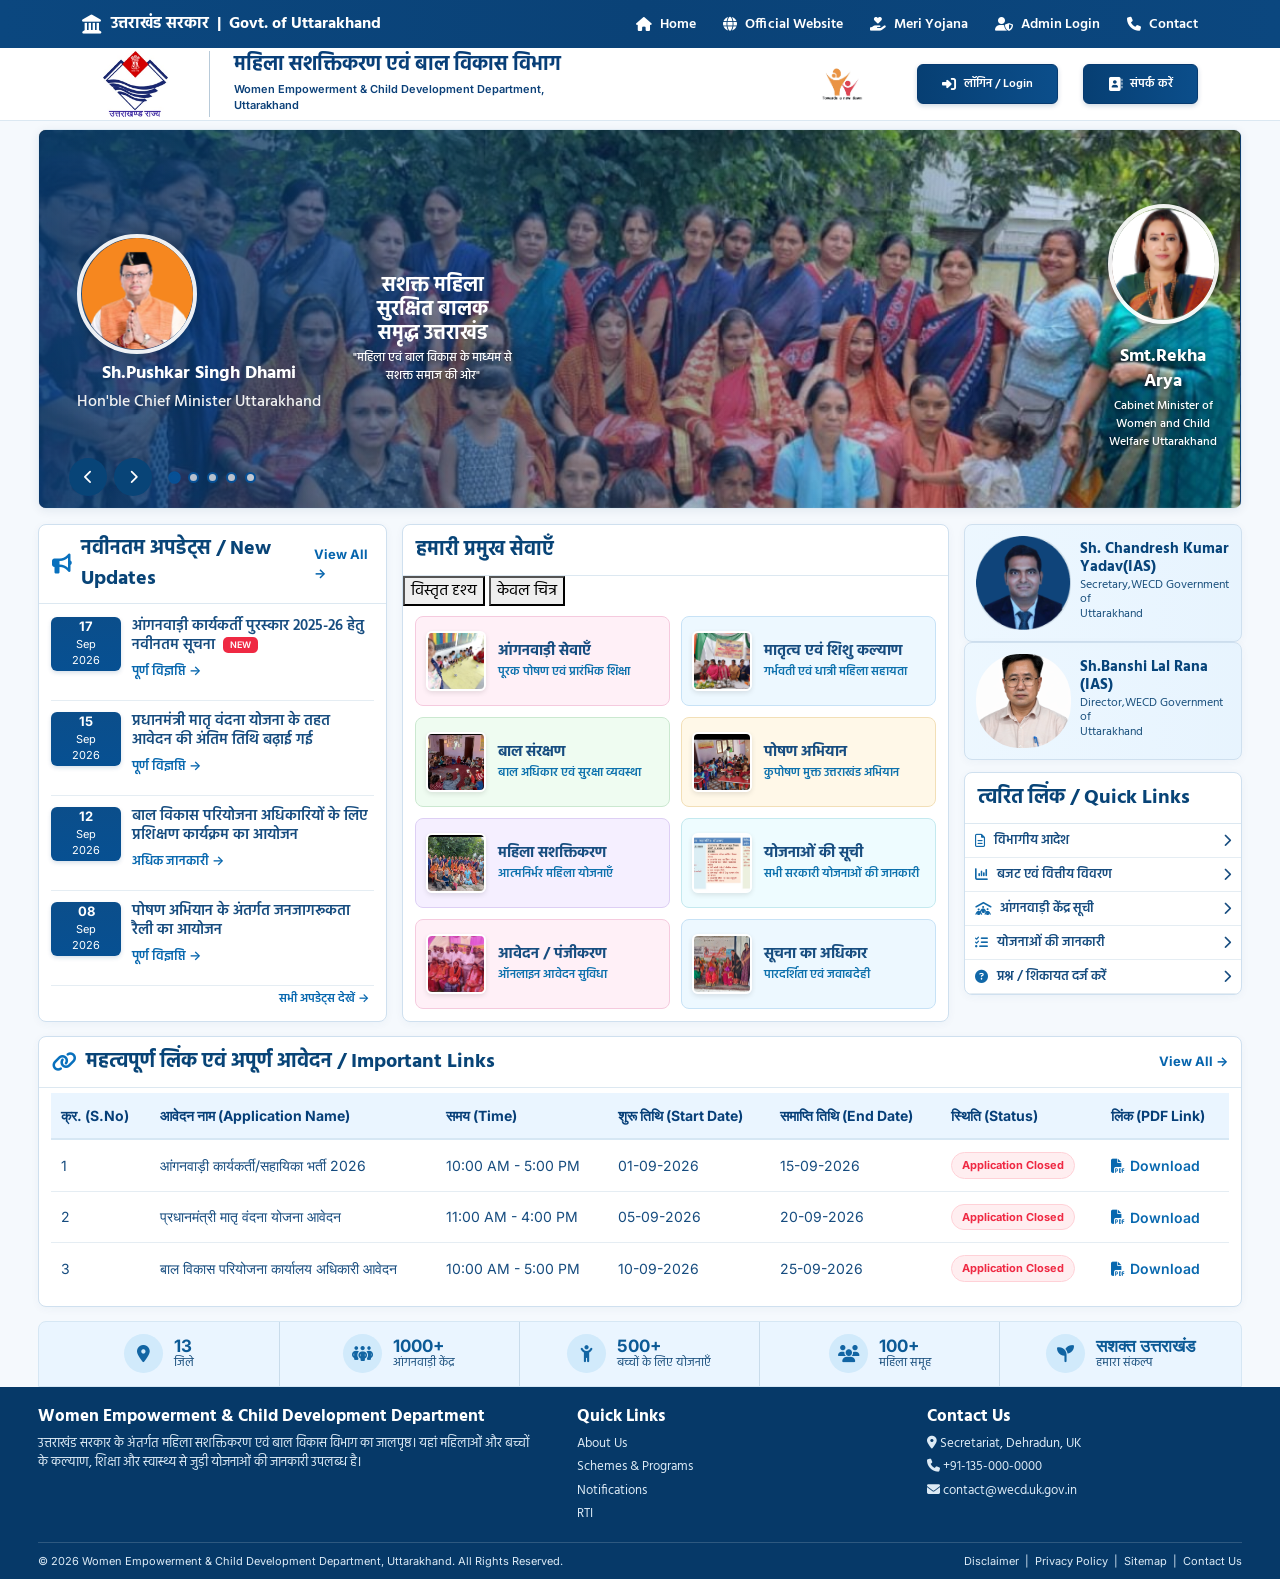
==== commit 8749ad57: "updated images" ====
--- a/html_file/index.html
+++ b/html_file/index.html
@@ -1339,77 +1339,84 @@
       </section>
 
       <!-- CENTER: SERVICES -->
-      <section class="panel services-panel">
-        <div class="panel-heading">
-          <div class="heading-left"><span>हमारी प्रमुख सेवाएँ</span></div>
-        </div>
-
-        <div class="service-grid">
-          <div class="service pink" onclick="openServiceModal('../images/images-3.jpeg', 'आंगनवाड़ी सेवाएँ')">
-            <img src="../images/images-3.jpeg" alt="आंगनवाड़ी" class="service-img">
-            <div class="service-text">
-              <h4>आंगनवाड़ी सेवाएँ</h4>
-              <p>पूरक पोषण एवं प्रारंभिक शिक्षा</p>
-            </div>
-          </div>
-          
-          <div class="service blue" onclick="openServiceModal('../images/image-1.jpeg', 'मातृत्व एवं शिशु कल्याण')">
-            <img src="../images/image-1.jpeg" alt="मातृत्व" class="service-img">
-            <div class="service-text">
-              <h4>मातृत्व एवं शिशु कल्याण</h4>
-              <p>गर्भवती एवं धात्री महिला सहायता</p>
-            </div>
-          </div>
-          
-          <div class="service green" onclick="openServiceModal('../images/images-4.jpeg', 'बाल संरक्षण')">
-            <img src="../images/images-4.jpeg" alt="बाल संरक्षण" class="service-img">
-            <div class="service-text">
-              <h4>बाल संरक्षण</h4>
-              <p>बाल अधिकार एवं सुरक्षा व्यवस्था</p>
-            </div>
-          </div>
-          
-          <div class="service yellow" onclick="openServiceModal('../images/images-6.jpeg', 'पोषण अभियान')">
-            <img src="../images/images-6.jpeg" alt="पोषण" class="service-img">
-            <div class="service-text">
-              <h4>पोषण अभियान</h4>
-              <p>कुपोषण मुक्त उत्तराखंड अभियान</p>
-            </div>
-          </div>
-          
-          <div class="service purple" onclick="openServiceModal('../images/images-11.jpeg', 'महिला सशक्तिकरण')">
-            <img src="../images/images-11.jpeg" alt="महिला सशक्तिकरण" class="service-img">
-            <div class="service-text">
-              <h4>महिला सशक्तिकरण</h4>
-              <p>आत्मनिर्भर महिला योजनाएँ</p>
-            </div>
-          </div>
-          
-          <div class="service cyan" onclick="openServiceModal('../images/images-12.jpeg', 'योजनाओं की सूची')">
-            <img src="../images/images-12.jpeg" alt="योजना सूची" class="service-img">
-            <div class="service-text">
-              <h4>योजनाओं की सूची</h4>
-              <p>सभी सरकारी योजनाओं की जानकारी</p>
-            </div>
-          </div>
-          
-          <div class="service pink" onclick="openServiceModal('../images/images-8.jpeg', 'आवेदन / पंजीकरण')">
-            <img src="../images/images-8.jpeg" alt="आवेदन" class="service-img">
-            <div class="service-text">
-              <h4>आवेदन / पंजीकरण</h4>
-              <p>ऑनलाइन आवेदन सुविधा</p>
-            </div>
-          </div>
-
-          <div class="service blue" onclick="openServiceModal('../images/images-9.jpeg', 'सूचना का अधिकार')">
-            <img src="../images/images-9.jpeg" alt="सूचना अधिकार" class="service-img">
-            <div class="service-text">
-              <h4>सूचना का अधिकार</h4>
-              <p>पारदर्शिता एवं जवाबदेही</p>
-            </div>
-          </div>
-        </div>
-      </section>
+   <!-- CENTER: SERVICES -->
+<section class="panel services-panel" id="servicesPanel">
+  <div class="panel-heading">
+    <div class="heading-left"><span>हमारी प्रमुख सेवाएँ</span></div>
+  </div>
+
+  <!-- टैब बटन (Tab Buttons) -->
+  <div class="view-tabs">
+    <button class="tab-btn active" onclick="switchView('detailed')">विस्तृत दृश्य</button>
+    <button class="tab-btn" onclick="switchView('images-only')">केवल चित्र</button>
+  </div>
+
+  <div class="service-grid">
+    <div class="service pink" onclick="openServiceModal('../images/images-3.jpeg', 'आंगनवाड़ी सेवाएँ')">
+      <img src="../images/images-3.jpeg" alt="आंगनवाड़ी" class="service-img">
+      <div class="service-text">
+        <h4>आंगनवाड़ी सेवाएँ</h4>
+        <p>पूरक पोषण एवं प्रारंभिक शिक्षा</p>
+      </div>
+    </div>
+    
+    <div class="service blue" onclick="openServiceModal('../images/image-1.jpeg', 'मातृत्व एवं शिशु कल्याण')">
+      <img src="../images/image-1.jpeg" alt="मातृत्व" class="service-img">
+      <div class="service-text">
+        <h4>मातृत्व एवं शिशु कल्याण</h4>
+        <p>गर्भवती एवं धात्री महिला सहायता</p>
+      </div>
+    </div>
+    
+    <div class="service green" onclick="openServiceModal('../images/images-4.jpeg', 'बाल संरक्षण')">
+      <img src="../images/images-4.jpeg" alt="बाल संरक्षण" class="service-img">
+      <div class="service-text">
+        <h4>बाल संरक्षण</h4>
+        <p>बाल अधिकार एवं सुरक्षा व्यवस्था</p>
+      </div>
+    </div>
+    
+    <div class="service yellow" onclick="openServiceModal('../images/images-6.jpeg', 'पोषण अभियान')">
+      <img src="../images/images-6.jpeg" alt="पोषण" class="service-img">
+      <div class="service-text">
+        <h4>पोषण अभियान</h4>
+        <p>कुपोषण मुक्त उत्तराखंड अभियान</p>
+      </div>
+    </div>
+    
+    <div class="service purple" onclick="openServiceModal('../images/images-11.jpeg', 'महिला सशक्तिकरण')">
+      <img src="../images/images-11.jpeg" alt="महिला सशक्तिकरण" class="service-img">
+      <div class="service-text">
+        <h4>महिला सशक्तिकरण</h4>
+        <p>आत्मनिर्भर महिला योजनाएँ</p>
+      </div>
+    </div>
+    
+    <div class="service cyan" onclick="openServiceModal('../images/images-12.jpeg', 'योजनाओं की सूची')">
+      <img src="../images/images-12.jpeg" alt="योजना सूची" class="service-img">
+      <div class="service-text">
+        <h4>योजनाओं की सूची</h4>
+        <p>सभी सरकारी योजनाओं की जानकारी</p>
+      </div>
+    </div>
+    
+    <div class="service pink" onclick="openServiceModal('../images/images-8.jpeg', 'आवेदन / पंजीकरण')">
+      <img src="../images/images-8.jpeg" alt="आवेदन" class="service-img">
+      <div class="service-text">
+        <h4>आवेदन / पंजीकरण</h4>
+        <p>ऑनलाइन आवेदन सुविधा</p>
+      </div>
+    </div>
+
+    <div class="service blue" onclick="openServiceModal('../images/images-9.jpeg', 'सूचना का अधिकार')">
+      <img src="../images/images-9.jpeg" alt="सूचना अधिकार" class="service-img">
+      <div class="service-text">
+        <h4>सूचना का अधिकार</h4>
+        <p>पारदर्शिता एवं जवाबदेही</p>
+      </div>
+    </div>
+  </div>
+</section>
 
       <!-- RIGHT: SIDEBAR -->
       <aside class="sidebar">
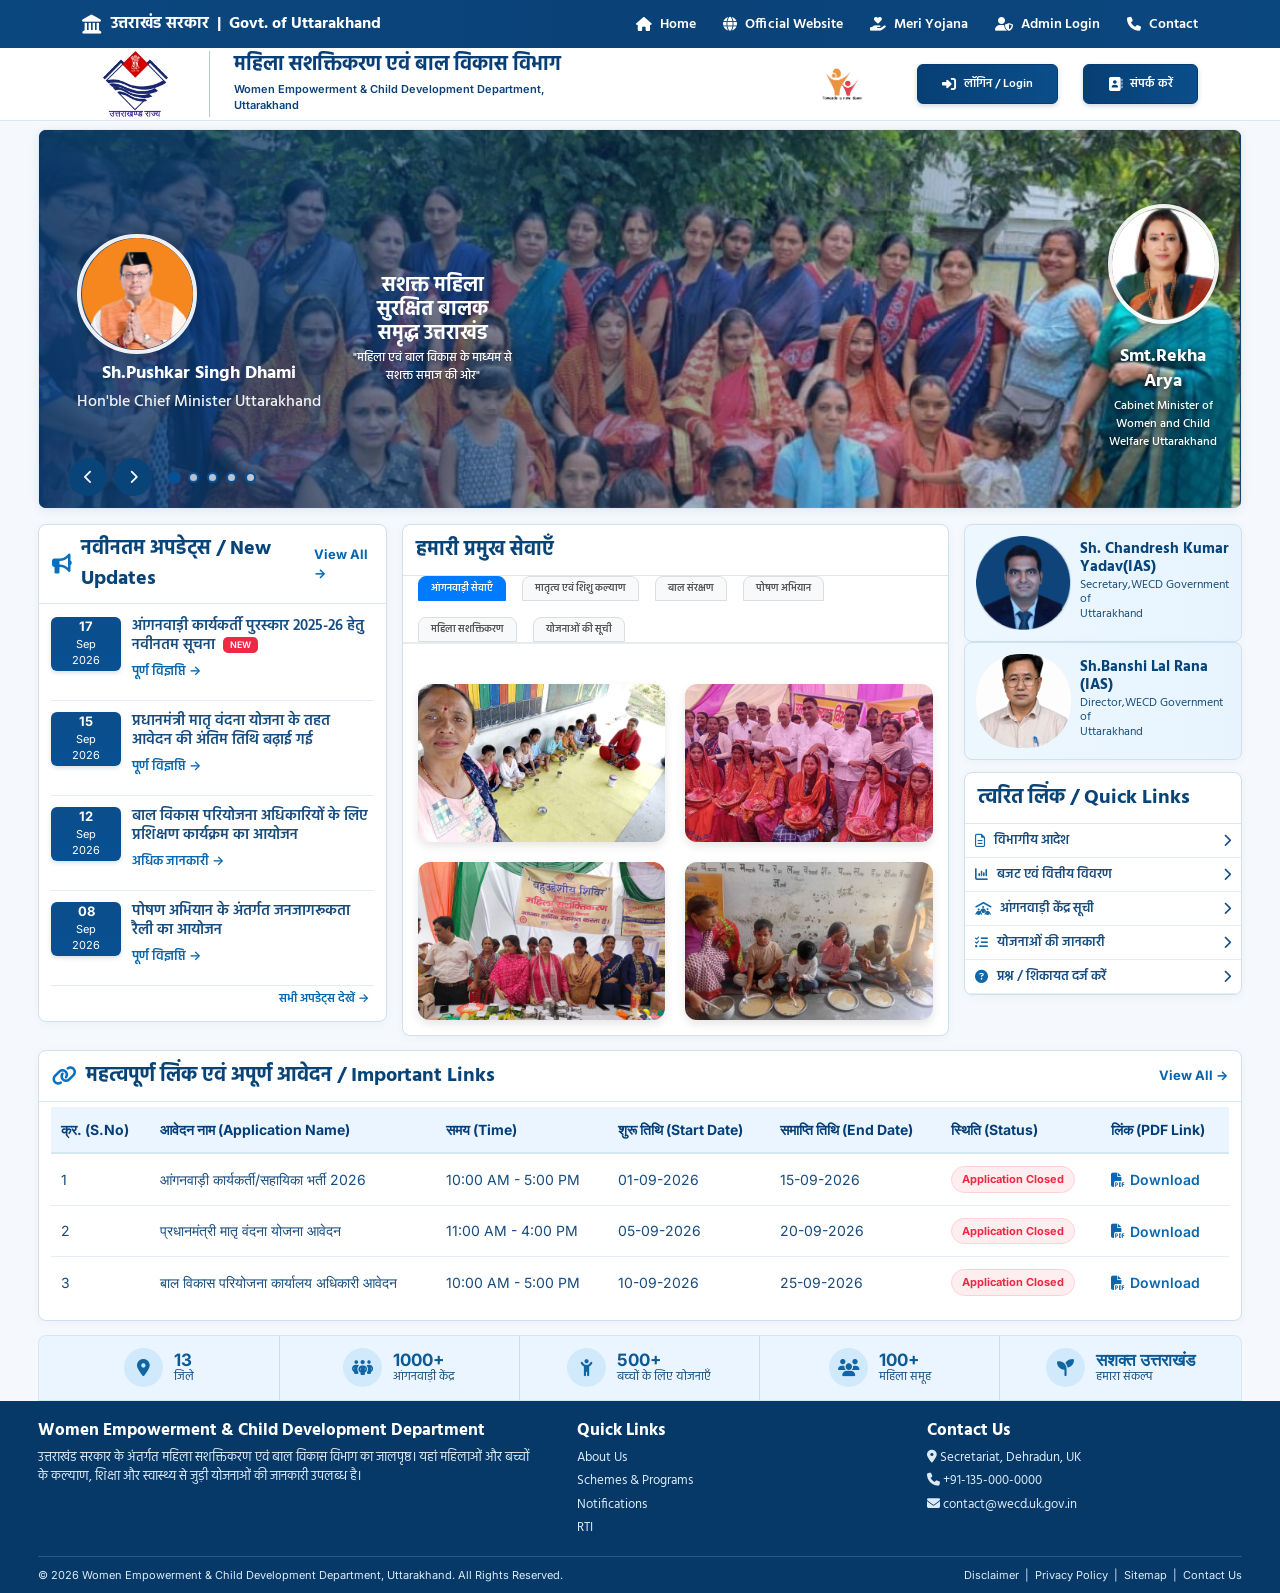
==== commit 07c40cfa: "tab func updated" ====
--- a/html_file/index.html
+++ b/html_file/index.html
@@ -41,6 +41,82 @@
       font-family:"Hind","Inter",sans-serif;
       font-size:16px;
     }
+    /* टैब नेविगेशन का स्टाइल */
+.service-tabs {
+  display: flex;
+  flex-wrap: wrap;
+  gap: 16px;
+  margin-bottom: 25px;
+  padding: 0 15px;
+  border-bottom: 2px solid #e9ecef;
+}
+
+.service-tab-btn {
+  padding: 4px 12px;
+  background-color: #f8f9fa;
+  border: 1px solid #ddd;
+  border-radius: 8px 8px 0 0;
+  cursor: pointer;
+  font-size: 10px;
+  font-weight: 600;
+  color: #555;
+  transition: all 0.3s ease;
+}
+
+.service-tab-btn:hover {
+  background-color: #e9ecef;
+}
+
+.service-tab-btn.active {
+  background-color: #007bff; /* आप अपने थीम का रंग लगा सकते हैं */
+  color: white;
+  border-color: #007bff;
+}
+
+/* गैलरी ग्रिड - एक रो में सिर्फ 2 चित्र */
+.gallery-grid {
+  display: grid;
+  grid-template-columns: repeat(2, 1fr); /* यह 2 कॉलम बनाएगा */
+  gap: 20px;
+  padding: 15px;
+}
+
+/* गैलरी कार्ड (चित्र का) */
+.gallery-card {
+  position: relative;
+  border-radius: 12px;
+  overflow: hidden;
+  box-shadow: 0 4px 10px rgba(0,0,0,0.1);
+  cursor: pointer;
+  transition: transform 0.3s ease;
+  background: #fff;
+}
+
+.gallery-card:hover {
+  transform: translateY(-5px);
+  box-shadow: 0 8px 16px rgba(0,0,0,0.2);
+}
+
+.gallery-card img {
+  width: 100%;
+  height: 158px; /* चित्रों की हाइट एकसमान रखने के लिए */
+  object-fit: cover;
+  display: block;
+}
+
+/* चित्र के नीचे या ऊपर ओवरले टेक्स्ट */
+.gallery-overlay {
+  position: absolute;
+  bottom: 0;
+  left: 0;
+  right: 0;
+  background: rgba(0, 0, 0, 0.6);
+  color: white;
+  padding: 10px;
+  text-align: center;
+  font-size: 10px;
+  font-weight: bold;
+}
     a{text-decoration:none}
     img{max-width:100%;display:block}
 
@@ -1340,81 +1416,20 @@
 
       <!-- CENTER: SERVICES -->
    <!-- CENTER: SERVICES -->
+<!-- CENTER: SERVICES -->
 <section class="panel services-panel" id="servicesPanel">
   <div class="panel-heading">
     <div class="heading-left"><span>हमारी प्रमुख सेवाएँ</span></div>
   </div>
 
-  <!-- टैब बटन (Tab Buttons) -->
-  <div class="view-tabs">
-    <button class="tab-btn active" onclick="switchView('detailed')">विस्तृत दृश्य</button>
-    <button class="tab-btn" onclick="switchView('images-only')">केवल चित्र</button>
+  <!-- टैब नेविगेशन (यहाँ सेवाओं के नाम दिखेंगे) -->
+  <div class="service-tabs" id="serviceTabs">
+    <!-- यहाँ बटन JavaScript से अपने आप बनेंगे -->
   </div>
 
-  <div class="service-grid">
-    <div class="service pink" onclick="openServiceModal('../images/images-3.jpeg', 'आंगनवाड़ी सेवाएँ')">
-      <img src="../images/images-3.jpeg" alt="आंगनवाड़ी" class="service-img">
-      <div class="service-text">
-        <h4>आंगनवाड़ी सेवाएँ</h4>
-        <p>पूरक पोषण एवं प्रारंभिक शिक्षा</p>
-      </div>
-    </div>
-    
-    <div class="service blue" onclick="openServiceModal('../images/image-1.jpeg', 'मातृत्व एवं शिशु कल्याण')">
-      <img src="../images/image-1.jpeg" alt="मातृत्व" class="service-img">
-      <div class="service-text">
-        <h4>मातृत्व एवं शिशु कल्याण</h4>
-        <p>गर्भवती एवं धात्री महिला सहायता</p>
-      </div>
-    </div>
-    
-    <div class="service green" onclick="openServiceModal('../images/images-4.jpeg', 'बाल संरक्षण')">
-      <img src="../images/images-4.jpeg" alt="बाल संरक्षण" class="service-img">
-      <div class="service-text">
-        <h4>बाल संरक्षण</h4>
-        <p>बाल अधिकार एवं सुरक्षा व्यवस्था</p>
-      </div>
-    </div>
-    
-    <div class="service yellow" onclick="openServiceModal('../images/images-6.jpeg', 'पोषण अभियान')">
-      <img src="../images/images-6.jpeg" alt="पोषण" class="service-img">
-      <div class="service-text">
-        <h4>पोषण अभियान</h4>
-        <p>कुपोषण मुक्त उत्तराखंड अभियान</p>
-      </div>
-    </div>
-    
-    <div class="service purple" onclick="openServiceModal('../images/images-11.jpeg', 'महिला सशक्तिकरण')">
-      <img src="../images/images-11.jpeg" alt="महिला सशक्तिकरण" class="service-img">
-      <div class="service-text">
-        <h4>महिला सशक्तिकरण</h4>
-        <p>आत्मनिर्भर महिला योजनाएँ</p>
-      </div>
-    </div>
-    
-    <div class="service cyan" onclick="openServiceModal('../images/images-12.jpeg', 'योजनाओं की सूची')">
-      <img src="../images/images-12.jpeg" alt="योजना सूची" class="service-img">
-      <div class="service-text">
-        <h4>योजनाओं की सूची</h4>
-        <p>सभी सरकारी योजनाओं की जानकारी</p>
-      </div>
-    </div>
-    
-    <div class="service pink" onclick="openServiceModal('../images/images-8.jpeg', 'आवेदन / पंजीकरण')">
-      <img src="../images/images-8.jpeg" alt="आवेदन" class="service-img">
-      <div class="service-text">
-        <h4>आवेदन / पंजीकरण</h4>
-        <p>ऑनलाइन आवेदन सुविधा</p>
-      </div>
-    </div>
-
-    <div class="service blue" onclick="openServiceModal('../images/images-9.jpeg', 'सूचना का अधिकार')">
-      <img src="../images/images-9.jpeg" alt="सूचना अधिकार" class="service-img">
-      <div class="service-text">
-        <h4>सूचना का अधिकार</h4>
-        <p>पारदर्शिता एवं जवाबदेही</p>
-      </div>
-    </div>
+  <!-- गैलरी ग्रिड (यहाँ चित्र 2 कॉलम में दिखेंगे) -->
+  <div class="gallery-grid" id="galleryGrid">
+    <!-- यहाँ चित्र JavaScript से अपने आप आएंगे -->
   </div>
 </section>
 
@@ -1683,6 +1698,135 @@
       var loginModal = bootstrap.Modal.getInstance(loginModalEl);
       if (loginModal) loginModal.hide();
     });
+
+    // सेवाओं का डेटा (आप यहाँ और भी चित्र जोड़ सकते हैं)
+const servicesData = [
+  { 
+    name: "आंगनवाड़ी सेवाएँ", 
+    desc: "पूरक पोषण एवं प्रारंभिक शिक्षा", 
+    // इसमें 3 चित्र हैं
+    images: [
+      '../images/images-3.jpeg', 
+      '../images/images-8.jpeg', 
+      '../images/image-1.jpeg',
+      '../images/image-2.jpeg',
+    ] 
+  },
+  { 
+    name: "मातृत्व एवं शिशु कल्याण", 
+    desc: "गर्भवती एवं धात्री महिला सहायता", 
+    // इसमें 2 चित्र हैं
+    images: [
+      '../images/image-1.jpeg', 
+      '../images/images-9.jpeg',
+      '../images/images-7.jpeg',
+      '../images/images-8.jpeg',
+    ] 
+  },
+  { 
+    name: "बाल संरक्षण", 
+    desc: "बाल अधिकार एवं सुरक्षा व्यवस्था", 
+    // इसमें 1 चित्र है
+    images: [
+      '../images/images-4.jpeg',
+      '../images/images-11.jpeg',
+      '../images/images-10.jpeg',
+      '../images/images-3.jpeg',
+
+    ] 
+  },
+  { 
+    name: "पोषण अभियान", 
+    desc: "कुपोषण मुक्त उत्तराखंड अभियान", 
+    // इसमें 2 चित्र हैं
+    images: [
+      '../images/images-6.jpeg', 
+      '../images/images-11.jpeg',
+      '../images/images-8.jpeg',
+      '../images/images-9.jpeg',
+
+    ] 
+  },
+  { 
+    name: "महिला सशक्तिकरण", 
+    desc: "आत्मनिर्भर महिला योजनाएँ", 
+    // इसमें 1 चित्र है
+    images: [
+      '../images/images-11.jpeg',
+        '../images/images-8.jpeg',
+      '../images/images-9.jpeg',
+      '../images/images-4.jpeg',
+
+    ] 
+  },
+  { 
+    name: "योजनाओं की सूची", 
+    desc: "सभी सरकारी योजनाओं की जानकारी", 
+    // इसमें 1 चित्र है
+    images: [
+      '../images/images-3.jpeg',
+      '../images/images-8.jpeg',
+      '../images/images-10.jpeg',
+      '../images/images-11.jpeg',
+
+
+    ] 
+  }
+];
+
+// टैब बनाने और गैलरी दिखाने का फंक्शन
+function initServices() {
+  const tabsContainer = document.getElementById('serviceTabs');
+  
+  // सभी सेवाओं के लिए टैब बटन बनाएँ
+  servicesData.forEach((service, index) => {
+    const btn = document.createElement('button');
+    btn.className = 'service-tab-btn' + (index === 0 ? ' active' : '');
+    btn.innerText = service.name;
+    btn.onclick = () => showGallery(index);
+    tabsContainer.appendChild(btn);
+  });
+
+  // पेज लोड होने पर पहली सेवा की गैलरी दिखाएँ
+  showGallery(0);
+}
+
+// टैब पर क्लिक करने पर गैलरी दिखाने का फंक्शन
+function showGallery(index) {
+  // सभी टैब से 'active' क्लास हटाएँ
+  const allTabs = document.querySelectorAll('.service-tab-btn');
+  allTabs.forEach(tab => tab.classList.remove('active'));
+  
+  // जिस टैब पर क्लिक किया गया है उसे 'active' करें
+  allTabs[index].classList.add('active');
+
+  // गैलरी क्लियर करें
+  const galleryGrid = document.getElementById('galleryGrid');
+  galleryGrid.innerHTML = ''; 
+  
+  const service = servicesData[index];
+  
+  // चूँकि आपने एक रो में 2 चित्र माँगे हैं, इसलिए यदि किसी सेवा में 1 चित्र है, तो आप चाहें तो दो बार दिखा सकते हैं 
+  // या यह अपने आप एक कॉलम घेर लेगा। यदि आपके पास एक सेवा में 2 चित्र होंगे, तो वे 2 कॉलम में दिखेंगे।
+  // मैं यहाँ उसी 1 चित्र को कॉल में दिखा रहा हूँ।
+  
+  service.images.forEach(imgSrc => {
+    const card = document.createElement('div');
+    card.className = 'gallery-card';
+    
+    // आपका पुराना मॉडल फंक्शन यहाँ भी काम करेगा
+    card.setAttribute('onclick', `openServiceModal('${imgSrc}', '${service.name}')`);
+    
+    card.innerHTML = `
+      <img src="${imgSrc}" alt="${service.name}">
+     
+    `;
+    galleryGrid.appendChild(card);
+  });
+}
+
+// पेज लोड होने पर इनिशियलाइज़ करें
+window.onload = initServices;
   </script>
 </body>
 </html>
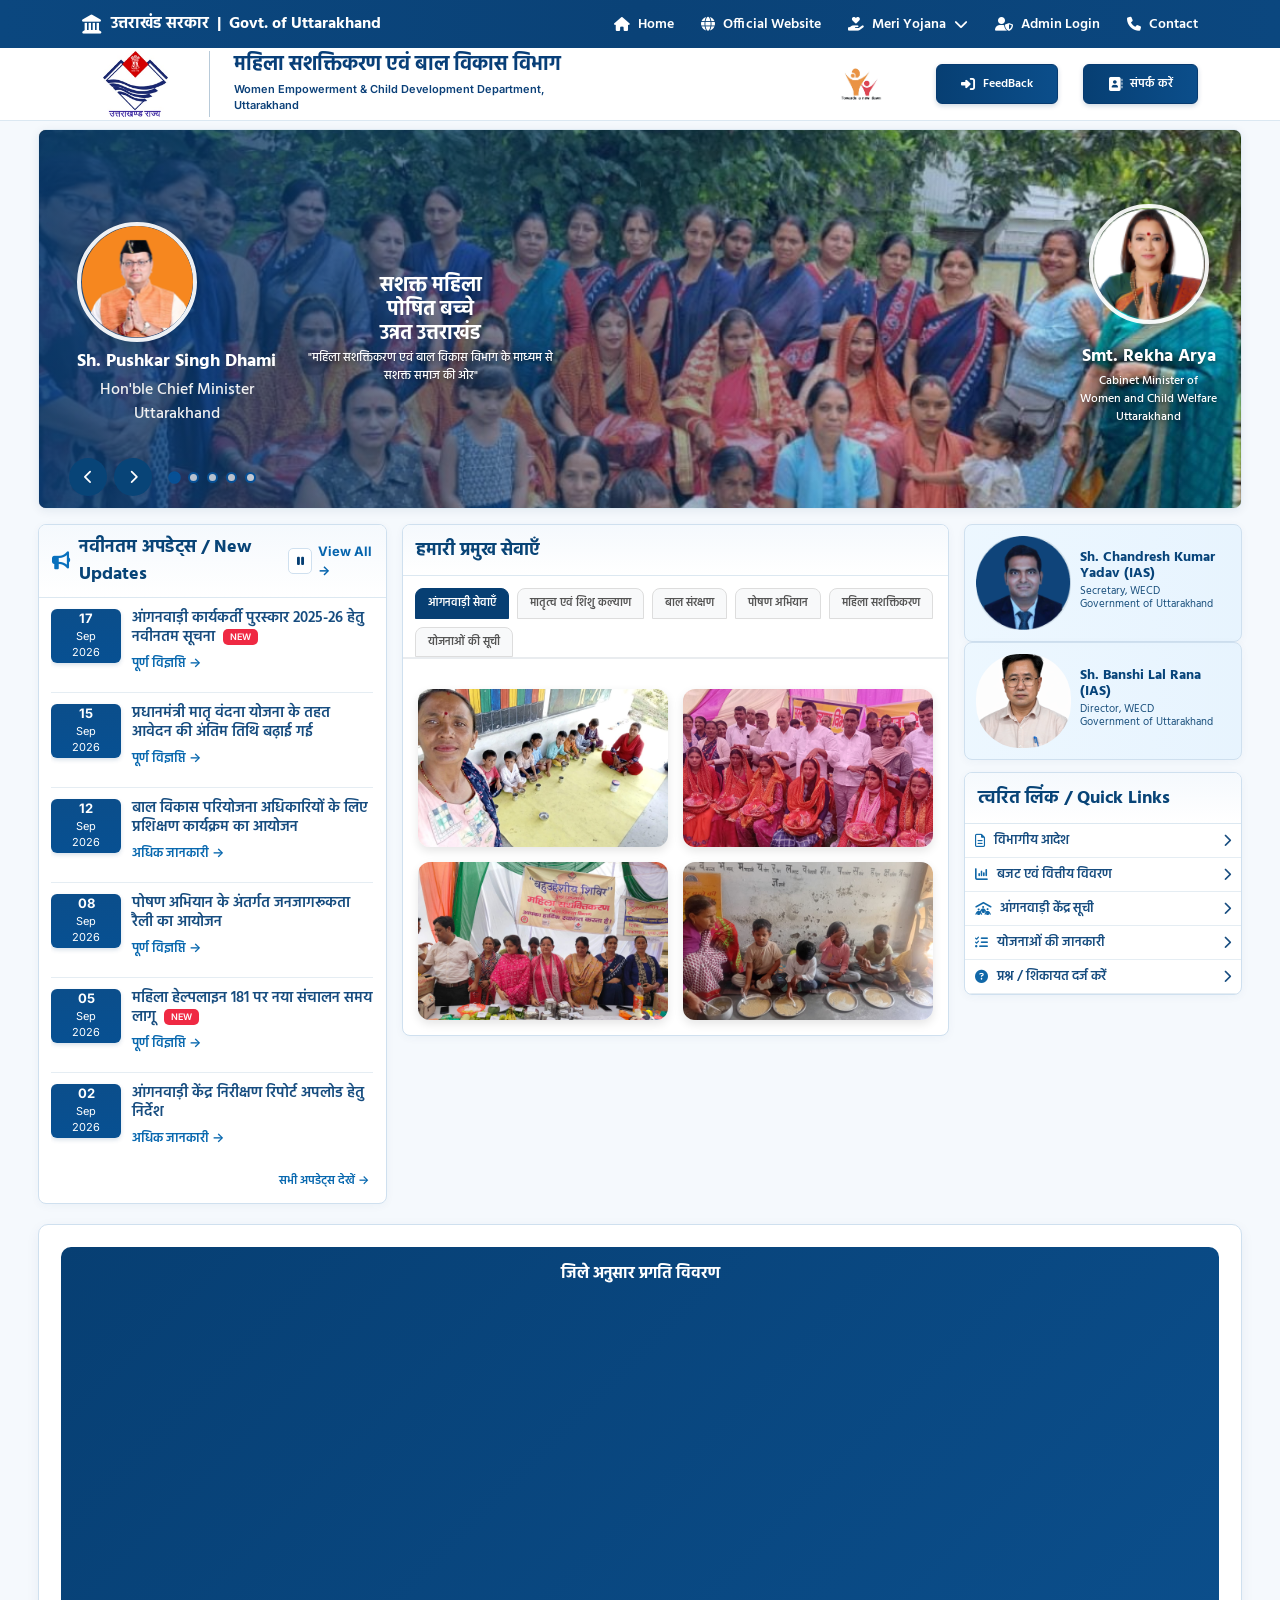
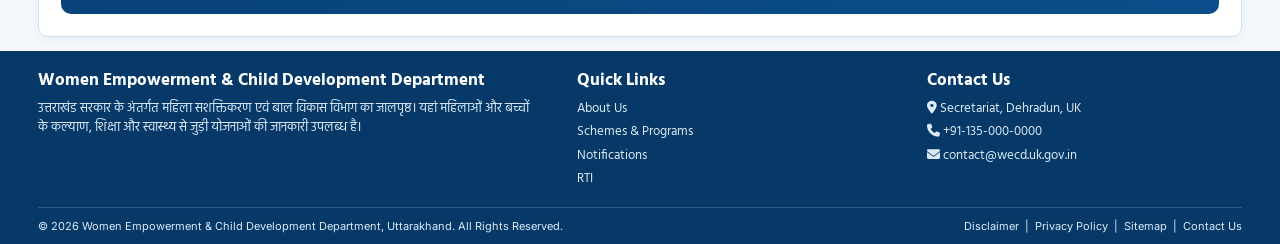
==== commit 01976c8d: "updated" ====
--- a/html_file/index.html
+++ b/html_file/index.html
@@ -12,6 +12,8 @@
   <link href="https://fonts.googleapis.com/css2?family=Hind:wght@400;500;600;700&family=Inter:wght@400;500;600;700;800&display=swap" rel="stylesheet">
   <link href="https://cdn.jsdelivr.net/npm/bootstrap@5.3.3/dist/css/bootstrap.min.css" rel="stylesheet">
   <link href="https://cdnjs.cloudflare.com/ajax/libs/font-awesome/6.5.2/css/all.min.css" rel="stylesheet">
+  <!-- Chart.js Library -->
+  <script src="https://cdn.jsdelivr.net/npm/chart.js@4.4.1/dist/chart.umd.min.js"></script>
 
   <style>
     :root{
@@ -41,86 +43,232 @@
       font-family:"Hind","Inter",sans-serif;
       font-size:16px;
     }
-    /* टैब नेविगेशन का स्टाइल */
-.service-tabs {
-  display: flex;
-  flex-wrap: wrap;
-  gap: 16px;
-  margin-bottom: 25px;
-  padding: 0 15px;
-  border-bottom: 2px solid #e9ecef;
+    a{text-decoration:none}
+    img{max-width:100%;display:block}
+/* ============ NAV DROPDOWN (Desktop - Hover) ============ */
+.nav-dropdown {
+  position: relative;
 }
 
-.service-tab-btn {
-  padding: 4px 12px;
-  background-color: #f8f9fa;
-  border: 1px solid #ddd;
-  border-radius: 8px 8px 0 0;
+.nav-dropdown > .nav-dropdown-toggle {
   cursor: pointer;
-  font-size: 10px;
-  font-weight: 600;
-  color: #555;
-  transition: all 0.3s ease;
 }
 
-.service-tab-btn:hover {
-  background-color: #e9ecef;
+.nav-dropdown-menu {
+  display: none;
+  position: absolute;
+  top: 100%;
+  left: 0;
+  min-width: 143px;
+  padding: 8px 0;
+  margin: 0;
+  list-style: none;
+  background: #ffffff;
+  border-radius: 10px;
+  box-shadow: 0 10px 30px rgba(7, 59, 112, 0.18);
+  border: 1px solid #cfe0ef;
+  z-index: 10000;
+  animation: dropdownFadeIn 0.25s ease;
 }
 
-.service-tab-btn.active {
-  background-color: #007bff; /* आप अपने थीम का रंग लगा सकते हैं */
-  color: white;
-  border-color: #007bff;
+@keyframes dropdownFadeIn {
+  from { opacity: 0; transform: translateY(-8px); }
+  to   { opacity: 1; transform: translateY(0); }
 }
 
-/* गैलरी ग्रिड - एक रो में सिर्फ 2 चित्र */
-.gallery-grid {
-  display: grid;
-  grid-template-columns: repeat(2, 1fr); /* यह 2 कॉलम बनाएगा */
-  gap: 20px;
-  padding: 15px;
-}
-
-/* गैलरी कार्ड (चित्र का) */
-.gallery-card {
-  position: relative;
-  border-radius: 12px;
-  overflow: hidden;
-  box-shadow: 0 4px 10px rgba(0,0,0,0.1);
-  cursor: pointer;
-  transition: transform 0.3s ease;
-  background: #fff;
-}
-
-.gallery-card:hover {
-  transform: translateY(-5px);
-  box-shadow: 0 8px 16px rgba(0,0,0,0.2);
-}
-
-.gallery-card img {
-  width: 100%;
-  height: 158px; /* चित्रों की हाइट एकसमान रखने के लिए */
-  object-fit: cover;
+/* Show main dropdown on hover (desktop) */
+.nav-dropdown:hover > .nav-dropdown-menu,
+.nav-dropdown.open > .nav-dropdown-menu {
   display: block;
 }
 
-/* चित्र के नीचे या ऊपर ओवरले टेक्स्ट */
-.gallery-overlay {
-  position: absolute;
-  bottom: 0;
-  left: 0;
-  right: 0;
-  background: rgba(0, 0, 0, 0.6);
-  color: white;
-  padding: 10px;
-  text-align: center;
-  font-size: 10px;
-  font-weight: bold;
+/* Main dropdown links */
+.nav-dropdown-menu > li > a {
+  display: flex;
+  align-items: center;
+
+  padding: 11px 18px;
+  color: #164c7f;
+  font-weight: 600;
+  font-size: 14px;
+  white-space: nowrap;
+  transition: all 0.2s ease;
+  border-left: 3px solid transparent;
 }
-    a{text-decoration:none}
-    img{max-width:100%;display:block}
-
-    /* ================= TOP GOVERNMENT BAR ================= */
+
+.nav-dropdown-menu > li > a:hover,
+.nav-dropdown-menu > li > a.active {
+  background: #eaf5ff;
+  color: #073f73;
+  border-left-color: #073f73;
+  padding-left: 22px;
+}
+
+.nav-dropdown-menu > li > a i {
+  font-size: 12px;
+  color: #073f73;
+}
+
+.nav-dropdown-menu > li > a i.fa-circle-dot {
+  font-size: 8px;
+  color: #ef8b13;
+  margin-right: 8px;
+}
+
+/* ============ SUB-DROPDOWN (submenu) ============ */
+.nav-submenu {
+  position: relative;
+}
+
+.nav-dropdown-menu.submenu {
+  top: 0;
+  left: 100%;
+  margin-left: 4px;
+  min-width: 280px;
+}
+
+/* Show submenu on hover (desktop) */
+.nav-submenu:hover > .submenu,
+.nav-submenu.open > .submenu {
+  display: block;
+}
+
+/* Arrow rotation on hover */
+.nav-dropdown:hover .nav-arrow,
+.nav-dropdown.open .nav-arrow {
+  transform: rotate(180deg);
+  transition: transform 0.3s ease;
+}
+.nav-arrow { transition: transform 0.3s ease; }
+
+.nav-submenu:hover .submenu-arrow,
+.nav-submenu.open .submenu-arrow {
+  transform: rotate(90deg);
+  transition: transform 0.3s ease;
+}
+.submenu-arrow { transition: transform 0.3s ease; }
+
+/* ============ MOBILE / TABLET (Click-based) ============ */
+@media (max-width: 992px) {
+  .nav-dropdown-menu {
+    position: static;
+    display: none;
+    min-width: 100%;
+    box-shadow: none;
+    border: none;
+    border-radius: 0;
+    background: #f5f9fd;
+    padding: 4px 0;
+  }
+
+  .nav-dropdown.open > .nav-dropdown-menu {
+    display: block;
+    animation: dropdownFadeIn 0.25s ease;
+  }
+
+  .nav-dropdown-menu.submenu {
+    position: static;
+    left: auto;
+    margin-left: 0;
+    min-width: 100%;
+    background: #eaf5ff;
+  }
+
+  .nav-submenu.open > .submenu {
+    display: block;
+  }
+
+  .nav-dropdown-menu > li > a {
+    padding: 10px 20px 10px 28px;
+    font-size: 13px;
+  }
+
+  .nav-dropdown-menu.submenu > li > a {
+    padding-left: 40px;
+    font-size: 12px;
+  }
+
+  /* On mobile, submenu arrow rotates down instead of right */
+  .nav-submenu.open .submenu-arrow {
+    transform: rotate(90deg);
+  }
+}
+
+/* Prevent submenu from going off-screen on the right edge */
+.nav-dropdown:last-child .nav-dropdown-menu.submenu,
+.nav-dropdown-menu.submenu.align-left {
+  left: auto;
+  right: 100%;
+  margin-left: 0;
+  margin-right: 4px;
+}
+    /* ================= SERVICE TABS ================= */
+    .service-tabs {
+      display: flex;
+      flex-wrap: wrap;
+      gap: 8px;
+      margin-bottom: 15px;
+      padding: 12px 12px 0;
+      border-bottom: 2px solid #e9ecef;
+    }
+    .service-tab-btn {
+      padding: 6px 12px;
+      background-color: #f8f9fa;
+      border: 1px solid #ddd;
+      border-radius: 8px 8px 0 0;
+      cursor: pointer;
+      font-size: 11px;
+      font-weight: 600;
+      color: #555;
+      transition: all 0.3s ease;
+    }
+    .service-tab-btn:hover { background-color: #e9ecef; }
+    .service-tab-btn.active {
+      background-color: #073f73;
+      color: white;
+      border-color: #073f73;
+    }
+
+    /* ================= GALLERY ================= */
+    .gallery-grid {
+      display: grid;
+      grid-template-columns: repeat(2, 1fr);
+      gap: 15px;
+      padding: 15px;
+    }
+    .gallery-card {
+      position: relative;
+      border-radius: 12px;
+      overflow: hidden;
+      box-shadow: 0 4px 10px rgba(0,0,0,0.1);
+      cursor: pointer;
+      transition: transform 0.3s ease;
+      background: #fff;
+    }
+    .gallery-card:hover {
+      transform: translateY(-5px);
+      box-shadow: 0 8px 16px rgba(0,0,0,0.2);
+    }
+    .gallery-card img {
+      width: 100%;
+      height: 158px;
+      object-fit: cover;
+      display: block;
+    }
+    .gallery-overlay {
+      position: absolute;
+      bottom: 0;
+      left: 0;
+      right: 0;
+      background: rgba(0, 0, 0, 0.6);
+      color: white;
+      padding: 10px;
+      text-align: center;
+      font-size: 11px;
+      font-weight: bold;
+    }
+
+    /* ================= TOP BAR ================= */
     .topbar{
       background:linear-gradient(90deg,#0b477f,#0a4277,#0b477f);
       color:#fff;
@@ -160,7 +308,6 @@
       justify-content:space-between;
       gap:20px;
     }
-    
     .gov-brand{
       color:#fff;
       font-weight:700;
@@ -196,187 +343,41 @@
       color:#fff;
       font-size:22px;
     }
-  
-/* ================= LOGIN MODAL ================= */
-
-.login-modal {
-  border: none;
-  border-radius: 16px;
-  overflow: hidden;
-  box-shadow: 0 20px 50px rgba(0, 0, 0, 0.25);
-}
-
-/* Header */
-.login-modal-header {
-  background: linear-gradient(135deg, #174a8b, #176b9e);
-  color: #fff;
-  border-bottom: none;
-  padding: 22px 25px;
-}
-
-.login-modal-header .modal-title {
-  font-size: 22px;
-  font-weight: 700;
-  margin-bottom: 3px;
-}
-
-
-.login-modal-header .modal-title i {
-  margin-right: 8px;
-}
-
-.login-subtitle {
-  margin: 0;
-  font-size: 13px;
-  opacity: 0.9;
-}
-
-/* Body */
-.login-modal-body {
-  padding: 28px 30px 25px;
-  background: #fff;
-}
-
-.login-modal-body .form-label {
-  font-weight: 600;
-  color: #333;
-  margin-bottom: 7px;
-  font-size: 14px;
-}
-
-.login-modal-body .input-group {
-  height: 48px;
-}
-
-.login-modal-body .input-group-text {
-  background: #f1f5f9;
-  border: 1px solid #d9e0e7;
-  color: #174a8b;
-  min-width: 48px;
-  justify-content: center;
-}
-
-.login-modal-body .form-control {
-  height: 48px;
-  border: 1px solid #d9e0e7;
-  font-size: 14px;
-}
-
-.login-modal-body .form-control:focus {
-  border-color: #176b9e;
-  box-shadow: 0 0 0 0.2rem rgba(23, 107, 158, 0.12);
-}
-
-/* Password Toggle */
-.password-toggle {
-  border: 1px solid #d9e0e7;
-  background: #f8fafc;
-  color: #555;
-}
-
-.password-toggle:hover {
-  background: #eef2f7;
-}
-
-/* Login Options */
-.login-options {
-  display: flex;
-  align-items: center;
-  justify-content: space-between;
-  margin: 8px 0 22px;
-  font-size: 13px;
-}
-
-.form-check-label {
-  color: #555;
-}
-
-.forgot-password {
-  color: #176b9e;
-  text-decoration: none;
-  font-weight: 600;
-}
-
-.forgot-password:hover {
-  text-decoration: underline;
-}
-
-/* Login Submit */
-.login-submit-btn {
-  height: 48px;
-  border: none;
-  border-radius: 7px;
-  background: linear-gradient(135deg, #174a8b, #176b9e);
-  color: #fff;
-  font-size: 15px;
-  font-weight: 600;
-  transition: all 0.2s ease;
-}
-
-.login-submit-btn:hover {
-  background: linear-gradient(135deg, #123b70, #145c87);
-  color: #fff;
-  transform: translateY(-1px);
-}
-
-/* Footer */
-.login-modal-footer {
-  justify-content: center;
-  gap: 5px;
-  background: #f8fafc;
-  border-top: 1px solid #e5e7eb;
-  padding: 15px;
-  font-size: 13px;
-  color: #666;
-}
-
-.login-modal-footer a {
-  color: #174a8b;
-  font-weight: 600;
-  text-decoration: none;
-}
-
-.login-modal-footer a:hover {
-  text-decoration: underline;
-}
-
-/* Mobile */
-@media (max-width: 576px) {
-
-  .login-modal {
-    margin: 15px;
-  }
-
-  .login-modal-header {
-    padding: 18px 20px;
-  }
-
-  .login-modal-body {
-    padding: 22px 20px;
-  }
-
-  .login-modal-header .modal-title {
-    font-size: 19px;
-  }
-
-  .login-options {
-    flex-direction: column;
-    align-items: flex-start;
-    gap: 10px;
-  }
-
-  .login-modal-footer {
-    flex-direction: column;
-    text-align: center;
-  }
-}
-
-
-    /* ================= DEPARTMENT BRAND HEADER ================= */
-    .department-header{
-      background:#fff;
-      border-bottom:1px solid #dbe8f2;
-    }
+
+    /* ================= LOGIN MODAL ================= */
+    .login-modal { border: none; border-radius: 16px; overflow: hidden; box-shadow: 0 20px 50px rgba(0, 0, 0, 0.25); }
+    .login-modal-header { background: linear-gradient(135deg, #174a8b, #176b9e); color: #fff; border-bottom: none; padding: 22px 25px; }
+    .login-modal-header .modal-title { font-size: 22px; font-weight: 700; margin-bottom: 3px; }
+    .login-modal-header .modal-title i { margin-right: 8px; }
+    .login-subtitle { margin: 0; font-size: 13px; opacity: 0.9; }
+    .login-modal-body { padding: 28px 30px 25px; background: #fff; }
+    .login-modal-body .form-label { font-weight: 600; color: #333; margin-bottom: 7px; font-size: 14px; }
+    .login-modal-body .input-group { height: 48px; }
+    .login-modal-body .input-group-text { background: #f1f5f9; border: 1px solid #d9e0e7; color: #174a8b; min-width: 48px; justify-content: center; }
+    .login-modal-body .form-control { height: 48px; border: 1px solid #d9e0e7; font-size: 14px; }
+    .login-modal-body .form-control:focus { border-color: #176b9e; box-shadow: 0 0 0 0.2rem rgba(23, 107, 158, 0.12); }
+    .password-toggle { border: 1px solid #d9e0e7; background: #f8fafc; color: #555; }
+    .password-toggle:hover { background: #eef2f7; }
+    .login-options { display: flex; align-items: center; justify-content: space-between; margin: 8px 0 22px; font-size: 13px; }
+    .form-check-label { color: #555; }
+    .forgot-password { color: #176b9e; text-decoration: none; font-weight: 600; }
+    .forgot-password:hover { text-decoration: underline; }
+    .login-submit-btn { height: 48px; border: none; border-radius: 7px; background: linear-gradient(135deg, #174a8b, #176b9e); color: #fff; font-size: 15px; font-weight: 600; transition: all 0.2s ease; }
+    .login-submit-btn:hover { background: linear-gradient(135deg, #123b70, #145c87); color: #fff; transform: translateY(-1px); }
+    .login-modal-footer { justify-content: center; gap: 5px; background: #f8fafc; border-top: 1px solid #e5e7eb; padding: 15px; font-size: 13px; color: #666; }
+    .login-modal-footer a { color: #174a8b; font-weight: 600; text-decoration: none; }
+    .login-modal-footer a:hover { text-decoration: underline; }
+    @media (max-width: 576px) {
+      .login-modal { margin: 15px; }
+      .login-modal-header { padding: 18px 20px; }
+      .login-modal-body { padding: 22px 20px; }
+      .login-modal-header .modal-title { font-size: 19px; }
+      .login-options { flex-direction: column; align-items: flex-start; gap: 10px; }
+      .login-modal-footer { flex-direction: column; text-align: center; }
+    }
+
+    /* ================= DEPARTMENT HEADER ================= */
+    .department-header{ background:#fff; border-bottom:1px solid #dbe8f2; }
     .brand-row{
       min-height:72px;
       display:flex;
@@ -412,17 +413,8 @@
       line-height:1.45;
       font-weight:600;
     }
-    /* ================= HEADER RIGHT & LOGIN ================= */
-    .header-right {
-      display: flex;
-      align-items: center;
-      gap: 25px;
-    }
-    .icds-logo {
-      width: 100px;
-      height: 54px;
-      object-fit: contain;
-    }
+    .header-right { display: flex; align-items: center; gap: 25px; }
+    .icds-logo { width: 100px; height: 54px; object-fit: contain; }
     .login-btn {
       background: linear-gradient(90deg, #073f73, #0b4e8b);
       color: #fff;
@@ -439,60 +431,22 @@
       border: 1px solid #063a70;
       cursor: pointer;
     }
-    .login-btn:hover {
-      background: #063a70;
-      color: #ffd45b;
-      transform: translateY(-1px);
-      box-shadow: 0 4px 8px rgba(7, 59, 112, .25);
-    }
-    .login-btn i {
-      font-size: 14px;
-    }
-.hero-person-block {
-  text-align: center;
-}
-
-.hero-person-name {
-  font-size: 18px;
-  font-weight: 700;
-  color: #ffffff;
-  margin: 8px 0 4px;
-  line-height: 1.3;
-}
-
-.hero-person-designation {
-  font-size: 16px;
-  font-weight: 500;
-  color: #f1f1f1;
-  line-height: 1.5;
-  margin: 0;
-}
-    /* Responsive adjustments for Login/Header */
+    .login-btn:hover { background: #063a70; color: #ffd45b; transform: translateY(-1px); box-shadow: 0 4px 8px rgba(7, 59, 112, .25); }
+    .login-btn i { font-size: 14px; }
+    .hero-person-block { text-align: center; }
+    .hero-person-name { font-size: 18px; font-weight: 700; color: #ffffff; margin: 8px 0 4px; line-height: 1.3; }
+    .hero-person-designation { font-size: 16px; font-weight: 500; color: #f1f1f1; line-height: 1.5; margin: 0; }
     @media (max-width: 992px) {
-      .icds-logo {
-        width: 80px;
-        height: 70px;
-      }
-      .login-btn {
-        padding: 8px 16px;
-        font-size: 13px;
-      }
+      .icds-logo { width: 80px; height: 70px; }
+      .login-btn { padding: 8px 16px; font-size: 13px; }
     }
     @media (max-width: 768px) {
-      .header-right {
-        gap: 12px;
-      }
-      .icds-logo {
-        width: 60px;
-        height: 55px;
-      }
-      .login-btn span {
-        display: none;
-      }
-      .login-btn {
-        padding: 10px 12px;
-      }
-    }
+      .header-right { gap: 12px; }
+      .icds-logo { width: 60px; height: 55px; }
+      .login-btn span { display: none; }
+      .login-btn { padding: 10px 12px; }
+    }
+
     /* ================= MAIN NAV ================= */
     .main-nav{
       background:linear-gradient(90deg,#073f73,#06477f,#073f73);
@@ -522,19 +476,15 @@
       border-bottom:4px solid transparent;
       transition:.2s;
     }
-    .nav-item:hover,
-    .nav-item.active{
+    .nav-item:hover, .nav-item.active{
       background:rgba(255,255,255,.08);
       border-bottom-color:#ffbf00;
       color:#fff;
     }
     .nav-item i{font-size:15px}
 
-    /* ================= HERO CAROUSEL ================= */
-    .hero-wrap{
-      padding:8px 0 15px;
-      background:#f5f9fd;
-    }
+    /* ================= HERO ================= */
+    .hero-wrap{ padding:8px 0 15px; background:#f5f9fd; }
     .hero{
       width:min(1425px,94%);
       margin:auto;
@@ -553,99 +503,35 @@
       height:100%;
       transition:transform .7s cubic-bezier(.4,.0,.2,1);
       z-index:1;
-      transform: translateZ(0);
-      will-change: transform;
-    }
-    .hero-slide{
-      position:relative;
-      min-width:100%;
-      height:100%;
-      flex:0 0 100%;
-      backface-visibility: hidden;
-      -webkit-backface-visibility: hidden;
-      transform: translateZ(0);
-    }
-    .hero-slide img{
-      width:100%;
-      height:100%;
-      object-fit:cover;
-      display:block;
-      backface-visibility: hidden;
-      -webkit-backface-visibility: hidden;
-      transform: translateZ(0);
-    }
+    }
+    .hero-slide{ position:relative; min-width:100%; height:100%; flex:0 0 100%; }
+    .hero-slide img{ width:100%; height:100%; object-fit:cover; display:block; }
     .hero-slide::after{
-      content:"";
-      position:absolute;
-      inset:0;
+      content:""; position:absolute; inset:0;
       background: linear-gradient(90deg, rgba(7, 59, 112, 0.85) 0%, rgba(7, 59, 112, 0.4) 50%, transparent 100%);
     }
-
-    .hero-overlay{
-      position:absolute;
-      inset:0;
-      z-index:3;
-      pointer-events:none;
-    }
+    .hero-overlay{ position:absolute; inset:0; z-index:3; pointer-events:none; }
     .hero-overlay > *{pointer-events:auto}
-
     .hero-content{
-      position:absolute;
-      left:0; top:0; bottom:0;
-      width:72%;
-      padding:20px 24px 10px 38px;
-      display:flex;
-      align-items:center;
-      gap:32px;
-    }
-    .hero-person-card{
-      flex:0 0 180px;
-      text-align:center;
-    }
+      position:absolute; left:0; top:0; bottom:0;
+      width:72%; padding:20px 24px 10px 38px;
+      display:flex; align-items:center; gap:32px;
+    }
+    .hero-person-card{ flex:0 0 180px; text-align:center; }
     .hero-person{
       width:120px;height:120px;
-      object-fit:cover;
-      object-position:center top;
+      object-fit:cover; object-position:center top;
       border:4px solid rgba(255,255,255,.92);
       border-radius:50%;
       box-shadow:0 5px 16px rgba(0,0,0,.22);
     }
-    .hero-message{
-      flex:1;
-      min-width:0;
-      text-align:left;
-    }
-    .hero-title{
-      margin:0;
-      color:#fff;
-      font-size:20px;
-      line-height:1.2;
-      font-weight:700;
-    }
-    .hero-subtitle{
-      margin:13px 0 0;
-      color:#fff;
-      font-size:17px;
-      line-height:1.45;
-      font-weight:600;
-    }
-
-    .hero-controls{
-      position:absolute;
-      left:30px;
-      bottom:12px;
-      z-index:4;
-      display:flex;
-      align-items:center;
-      gap:7px;
-    }
+    .hero-message{ flex:1; min-width:0; text-align:left; }
+    .hero-title{ margin:0; color:#fff; font-size:20px; line-height:1.2; font-weight:700; }
+    .hero-subtitle{ margin:13px 0 0; color:#fff; font-size:17px; line-height:1.45; font-weight:600; }
+    .hero-controls{ position:absolute; left:30px; bottom:12px; z-index:4; display:flex; align-items:center; gap:7px; }
     .hero-arrow{
-      width:38px;height:38px;
-      border:0;border-radius:50%;
-      background:#084477;
-      color:#fff;
-      cursor:pointer;
-      transition:.2s;
+      width:38px;height:38px; border:0;border-radius:50%;
+      background:#084477; color:#fff; cursor:pointer; transition:.2s;
       display:grid;place-items:center;
     }
     .hero-arrow:hover{background:#063f73;transform:scale(1.08)}
@@ -655,49 +541,27 @@
       width:11px;height:11px;border-radius:50%;
       background:rgba(255,255,255,.7);
       border:2px solid #075095;
-      cursor:pointer;
-      transition:.2s;
+      cursor:pointer; transition:.2s;
     }
     .dot.active{background:#075095;transform:scale(1.15)}
-
     .hero-topics{
-      position:absolute;
-      z-index:4;
-      right:22px;
-      top:74px;
-      width:111px;
-      display:flex;
-      flex-direction:column;
-      gap:10px;
+      position:absolute; z-index:4; right:22px; top:74px;
+      width:140px; display:flex; flex-direction:column; gap:10px;
+      align-items:center; text-align:center;
     }
     .topic{
-      display:flex;
-      align-items:center;
-      gap:11px;
-      color:#084477;
-      font-weight:700;
-      font-size:15px;
-      background:rgba(255,255,255,.6);
-      padding:6px 10px;
-      border-radius:8px;
-      backdrop-filter:blur(2px);
+      display:flex; align-items:center; gap:11px;
+      color:#084477; font-weight:700; font-size:15px;
+      background:rgba(255,255,255,.6); padding:6px 10px;
+      border-radius:8px; backdrop-filter:blur(2px);
     }
     .topic-icon{
-      width:36px;height:36px;
-      border-radius:50%;
-      color:#fff;
-      display:grid;
-      place-items:center;
-      flex:0 0 36px;
-      font-size:16px;
-    }
-    .topic:nth-child(1) .topic-icon{background:#e62c79}
-    .topic:nth-child(2) .topic-icon{background:#f29a0d}
-    .topic:nth-child(3) .topic-icon{background:#24a75d}
-    .topic:nth-child(4) .topic-icon{background:#168bc9}
-    .topic:nth-child(5) .topic-icon{background:#7651ad}
-
-    /* ================= CONTENT ================= */
+      width:36px;height:36px; border-radius:50%;
+      color:#fff; display:grid; place-items:center;
+      flex:0 0 36px; font-size:16px;
+    }
+
+    /* ================= CONTENT GRID ================= */
     .content-grid{
       display:grid;
       grid-template-columns:1.03fr 1.62fr .82fr;
@@ -722,14 +586,33 @@
       gap:8px;
       border-bottom:1px solid #dce8f1;
       color:#084477;
-      font-size:20px;
+      font-size:18px;
       font-weight:700;
+      background: linear-gradient(180deg, #f5f9fd, #ffffff);
     }
     .heading-left{display:flex;align-items:center;gap:9px}
     .heading-left i{color:#0870bd}
     .view-all{font-size:13px;color:#0564ad;font-family:Inter,sans-serif}
 
-    .updates-body{padding:2px 12px 8px}
+    /* ================= UPDATES + MARQUEE ================= */
+    .updates-body{
+      padding:0 12px 8px;
+      position:relative;
+      overflow:hidden;
+    }
+    .updates-viewport{
+      position:relative;
+      overflow:hidden;
+      max-height:none; /* default: show all */
+      transition: max-height 0.4s ease;
+    }
+    .updates-viewport.marquee-on{
+      max-height:340px; /* fixed height when marquee starts */
+    }
+    .updates-track{
+      position:relative;
+      will-change: transform;
+    }
     .update{
       min-height:95px;
       padding:11px 0;
@@ -745,10 +628,8 @@
       background:linear-gradient(180deg,#0b4e8b,#075092);
       color:#fff;
       text-align:center;
-      display:flex;
-      flex-direction:column;
-      align-items:center;
-      justify-content:center;
+      display:flex; flex-direction:column;
+      align-items:center; justify-content:center;
       font-family:Inter,sans-serif;
       box-shadow:0 2px 4px rgba(0,61,116,.16);
     }
@@ -761,11 +642,7 @@
       font-weight:600;
       color:#164c7f;
     }
-    .update a{
-      color:#0868af;
-      font-size:13px;
-      font-weight:600;
-    }
+    .update a{ color:#0868af; font-size:13px; font-weight:600; }
     .new-badge{
       display:inline-block;
       padding:2px 7px;
@@ -784,60 +661,26 @@
       color:#0868af;
       font-weight:600;
     }
-
+    .marquee-controls{
+      display:flex;
+      gap:6px;
+      align-items:center;
+    }
+    .marquee-btn{
+      border:1px solid #cfe0ef;
+      background:#fff;
+      color:#073f73;
+      width:26px; height:26px;
+      border-radius:5px;
+      cursor:pointer;
+      font-size:11px;
+      display:grid; place-items:center;
+      transition:.2s;
+    }
+    .marquee-btn:hover{ background:#eaf5ff; }
+
+    /* ================= SERVICES ================= */
     .services-panel{padding-bottom:0}
-    .service-grid{
-      padding:10px 12px 12px;
-      display:grid;
-      grid-template-columns:repeat(2,1fr);
-      gap:11px;
-    }
-    .service{
-      min-height:90px;
-      border-radius:8px;
-      border:1px solid;
-      display:flex;
-      align-items:center;
-      gap:12px;
-      padding:10px;
-      position:relative;
-      overflow:hidden;
-      transition:.2s;
-      cursor:pointer; 
-    }
-    .service:hover{transform:translateY(-2px);box-shadow:0 5px 12px rgba(0,0,0,.07)}
-    .service-img{
-      width:60px;height:60px;
-      object-fit:cover;
-      border-radius:6px;
-      border:2px solid #fff;
-      box-shadow:0 2px 5px rgba(0,0,0,.1);
-      flex-shrink:0;
-    }
-    .service-text{
-      flex:1;
-    }
-    .service-text h4{
-      margin:0 0 4px;
-      font-size:15px;
-      line-height:1.25;
-      color:#174d80;
-      font-weight:700;
-    }
-    .service-text p{
-      margin:0;
-      font-size:12px;
-      color:#0d71ad;
-      font-weight:600;
-      line-height:1.3;
-    }
-    .pink{background:#fff0f7;border-color:#f5cade}
-    .blue{background:#edf8ff;border-color:#c7e2f6}
-    .green{background:#effcf1;border-color:#cbe8d0}
-    .yellow{background:#fff8e8;border-color:#f2dfb7}
-    .purple{background:#f5efff;border-color:#ddcff4}
-    .cyan{background:#eefcff;border-color:#c4e9ef}
-
     .mini-banner{
       margin:0 12px 12px;
       min-height:79px;
@@ -854,24 +697,22 @@
         url("https://images.unsplash.com/photo-1509099836639-18ba02c7c56a?auto=format&fit=crop&w=1100&q=80") center/cover;
     }
 
+    /* ================= SIDEBAR ================= */
     .cm-card{
       min-height:113px;
       background:linear-gradient(90deg,rgba(236,247,255,.94),rgba(226,242,255,.72));
-      display:flex;
-      align-items:center;
-      justify-content:space-between;
-      padding:11px;
-      overflow:hidden;
+      display:flex; align-items:center; justify-content:space-between;
+      padding:11px; overflow:hidden;
     }
     .cm-avatar{
       width:95px;height:94px;
       object-fit:cover;object-position:center;
-      border-radius: 44px;
+      border-radius:44px;
       background:#dbe8f1;
     }
     .cm-text{padding-left:9px;flex:1}
-    .cm-text h4{margin:0;font-size:15px;color:#07447a;font-weight:700}
-    .cm-text p{margin:2px 0 5px;font-size:12px;line-height:1.2;color:#194f7c}
+    .cm-text h4{margin:0;font-size:14px;color:#07447a;font-weight:700}
+    .cm-text p{margin:2px 0 5px;font-size:11px;line-height:1.2;color:#194f7c}
     .message-btn{
       display:inline-flex;align-items:center;gap:5px;
       color:#fff;background:#0868b2;border-radius:4px;
@@ -892,117 +733,129 @@
       background:linear-gradient(90deg,rgba(255,255,255,.92),rgba(255,241,203,.85));
       border:1px solid #f1dca9;
     }
-    .yojana-icon{
-      width:48px;height:48px;border-radius:50%;
-      background:#fff;display:grid;place-items:center;
-      color:#0a5794;font-size:25px;box-shadow:0 2px 6px rgba(0,0,0,.1)
-    }
-    .yojana strong{display:block;font-size:21px;color:#0961a0;line-height:1}
-    .yojana span{font-size:12px;color:#16507c;font-weight:600}
-
-    /* ================= IMPORTANT LINKS TABLE ================= */
-    .important-links-section{
+
+    /* ================= UTTARAKHAND PROGRESS CHART ================= */
+    .progress-section{
       width:min(1425px,94%);
-      margin:0 auto 14px;
-    }
-    .app-table {
-      width: 100%;
-      border-collapse: collapse;
-      font-family: "Inter", sans-serif;
-      font-size: 14px;
-    }
-    .app-table th {
-      background: #eaf5ff;
-      color: #063f78;
-      font-weight: 700;
-      padding: 12px 10px;
-      text-align: left;
-      border-bottom: 2px solid #d6e7f4;
-    }
-    .app-table td {
-      padding: 12px 10px;
-      border-bottom: 1px solid #e5edf3;
-      color: #164c7f;
-    }
-    .app-table tr:last-child td {
-      border-bottom: none;
-    }
-    .app-table tr:hover td {
-      background: #f8fbff;
-    }
-    .status-badge {
-      display: inline-block;
-      padding: 4px 10px;
-      border-radius: 20px;
-      font-size: 11px;
-      font-weight: 700;
-      background: #ffeef0;
-      color: #ef2943;
-      border: 1px solid #ffd1d7;
-    }
-    .pdf-link {
-      color: #0868af;
-      font-weight: 600;
-      display: inline-flex;
-      align-items: center;
-      gap: 5px;
-    }
-    .pdf-link:hover {
-      text-decoration: underline;
-    }
-    @media (max-width: 768px) {
-      .app-table thead { display: none; }
-      .app-table, .app-table tbody, .app-table tr, .app-table td {
-        display: block;
-        width: 100%;
-      }
-      .app-table tr {
-        margin-bottom: 15px;
-        border: 1px solid #cfe0ef;
-        border-radius: 8px;
-        padding: 10px;
-      }
-      .app-table td {
-        display: flex;
-        justify-content: space-between;
-        align-items: center;
-        text-align: right;
-        border-bottom: 1px solid #e5edf3;
-        padding: 8px 0;
-      }
-      .app-table td::before {
-        content: attr(data-label);
-        font-weight: 700;
-        color: #063f78;
-        text-align: left;
-        padding-right: 10px;
-      }
-      .app-table td:last-child { border-bottom: none; }
-    }
-
-    /* ================= STATS ================= */
-    .stats{
-      width:min(1425px,94%);
-      margin:0 auto 0;
-      background:#eaf5ff;
-      border-radius:8px 8px 0 0;
-      min-height:66px;
+      margin:20px auto 14px;
+      background:#fff;
+      border:1px solid #cfe0ef;
+      border-radius:10px;
+      box-shadow:0 4px 14px rgba(7,59,112,.06);
+      overflow:hidden;
+    }
+    .progress-header{
+      background:linear-gradient(90deg,#073f73,#0b4e8b);
+      color:#fff;
+      padding:14px 22px;
+      display:flex;
+      align-items:center;
+      gap:10px;
+    }
+    .progress-header h2{
+      margin:0;
+      font-size:22px;
+      font-weight:700;
+      letter-spacing:.3px;
+    }
+    .progress-header i{ font-size:22px; color:#ffd45b; }
+    .progress-body{
+    
+      grid-template-columns: 1fr 1.4fr;
+      gap:20px;
+      padding:22px;
+      align-items:stretch;
+    }
+    .stats-section{
       display:grid;
-      grid-template-columns:repeat(5,1fr);
-      border:1px solid #d6e7f4;
-    }
-    .stat{
-      display:flex;align-items:center;justify-content:center;gap:11px;
-      border-right:1px solid #c9dceb;padding:8px 10px;text-align:left;
-    }
-    .stat:last-child{border-right:0}
-    .stat-icon{
-      width:39px;height:39px;border-radius:50%;
-      background:#d1eafb;color:#1265a3;
-      display:grid;place-items:center;font-size:17px;
-    }
-    .stat strong{display:block;color:#0c5a96;font-family:Inter,sans-serif;font-size:17px;line-height:1.1}
-    .stat span{display:block;color:#174d7c;font-size:12px;line-height:1.2}
+      grid-template-columns:1fr 1fr;
+      gap:14px;
+      align-content:center;
+    }
+    .stat-card{
+      background:linear-gradient(135deg,#f5f9fd,#eaf5ff);
+      border:1px solid #cfe0ef;
+      border-radius:10px;
+      padding:14px;
+      display:flex;
+      align-items:center;
+      gap:12px;
+      transition:.25s;
+    }
+    .stat-card:hover{
+      transform:translateY(-3px);
+      box-shadow:0 8px 18px rgba(7,59,112,.10);
+    }
+    .stat-card .stat-icon{
+      width:48px; height:48px;
+      border-radius:12px;
+      background:#fff;
+      display:grid; place-items:center;
+      font-size:20px;
+      box-shadow:0 2px 6px rgba(0,0,0,.08);
+      flex-shrink:0;
+    }
+    .stat-card .stat-text strong{
+      display:block;
+      font-size:22px;
+      font-weight:800;
+      color:#073f73;
+      font-family:Inter,sans-serif;
+      line-height:1;
+    }
+    .stat-card .stat-text span{
+      display:block;
+      font-size:13px;
+      color:#174d7c;
+      margin-top:3px;
+      font-weight:600;
+    }
+    .chart-container{
+      background:linear-gradient(135deg,#073f73,#0b4e8b);
+      border-radius:10px;
+      padding:18px;
+      min-height:340px;
+      position:relative;
+    }
+    .chart-container h3{
+      margin:0 0 12px;
+      color:#fff;
+      font-size:16px;
+      font-weight:700;
+      text-align:center;
+    }
+    .chart-wrapper{
+      position:relative;
+      width:100%;
+      height:300px;
+    }
+    .commitment-banner{
+      background:linear-gradient(90deg,#159447,#0e7a37);
+      color:#fff;
+      padding:14px 22px;
+      display:flex;
+      align-items:center;
+      gap:14px;
+      margin-top:0;
+    }
+    .commitment-banner strong{
+      font-size:20px;
+      font-weight:700;
+      display:block;
+      line-height:1.1;
+    }
+    .commitment-banner span{
+      font-size:13px;
+      opacity:.9;
+    }
+    @media (max-width: 992px){
+      .progress-body{ grid-template-columns:1fr; }
+      .chart-wrapper{ height:280px; }
+    }
+    @media (max-width: 576px){
+      .stats-section{ grid-template-columns:1fr; }
+      .progress-header h2{ font-size:18px; }
+    }
 
     /* ================= FOOTER ================= */
     footer{background:#063968;color:#fff;margin-top:0}
@@ -1030,7 +883,6 @@
       .quick-links,.yojana{margin-top:0}
       .cm-card{height:100%}
     }
-
     @media (max-width:992px){
       .top-links{gap:13px}
       .nav-item{font-size:14px;padding:0 9px}
@@ -1045,12 +897,7 @@
       .hero-topics{width:190px;right:10px}
       .content-grid{grid-template-columns:1fr}
       .sidebar{grid-column:auto;display:grid;grid-template-columns:1fr 1fr 1fr}
-      .stats{grid-template-columns:repeat(3,1fr)}
-      .stat:nth-child(3){border-right:0}
-      .stat:nth-child(4),.stat:nth-child(5){border-top:1px solid #c9dceb}
-      .footer-main{grid-template-columns:1fr 1fr}
-    }
-
+    }
     @media (max-width:768px){
       .topbar-inner{min-height:50px}
       .gov-brand{font-size:13px}
@@ -1061,7 +908,6 @@
       .top-links{flex-direction:column;align-items:flex-start;gap:9px}
       .top-links-group{width:100%;display:none}
       .top-links-group.open{display:block}
-      .top-links-group .top-links{padding:5px 0}
       .brand-row{min-height:96px}
       .department-brand{gap:12px}
       .uk-logo{width:76px;height:70px;padding-right:10px}
@@ -1071,54 +917,29 @@
       .nav-inner{width:max-content;min-width:100%}
       .nav-item{min-width:125px;font-size:13px;min-height:45px}
       .hero{height:480px}
-      .hero-content{
-        width:100%;height:180px;padding:15px 18px 0;
-        justify-content:flex-start;
-      }
+      .hero-content{ width:100%;height:180px;padding:15px 18px 0; justify-content:flex-start; }
       .hero-title{font-size:25px}
       .hero-subtitle{font-size:14px;margin-top:8px}
       .hero-topics{
         top:auto;bottom:60px;left:15px;right:15px;
         width:auto;flex-direction:row;justify-content:center;gap:5px;
       }
-      .topic{flex-direction:column;gap:3px;text-align:center;font-size:9px;max-width:68px}
-      .topic-icon{width:31px;height:31px;flex-basis:31px;font-size:12px}
-      .hero-controls{left:12px;bottom:14px}
       .content-grid{width:94%}
-      .service-grid{grid-template-columns:repeat(2,1fr)}
       .sidebar{display:grid;grid-template-columns:1fr}
-      .stats{grid-template-columns:1fr 1fr}
-      .stat{border-right:1px solid #c9dceb!important}
-      .stat:nth-child(even){border-right:0!important}
-      .stat:nth-child(n+3){border-top:1px solid #c9dceb}
       .footer-main{grid-template-columns:1fr;gap:15px}
       .footer-bottom{flex-direction:column;align-items:flex-start}
     }
-
     @media (max-width:480px){
       body{font-size:14px}
-      .topbar .container,.department-header .container,.main-container,.nav-inner,.hero,.content-grid,.stats,.footer-main,.footer-bottom{width:96%}
       .gov-brand{font-size:11px}
       .department-copy h1{font-size:16px}
       .department-copy p{font-size:10px}
       .uk-logo{width:62px;height:60px}
       .nav-item{min-width:112px}
       .hero{height:440px}
-      .hero-content{gap:10px;padding-right:14px;padding-left:14px}
-      .hero-person{width:64px;height:64px;flex-basis:64px}
-      .hero-title{font-size:20px}
-      .hero-subtitle{font-size:11px}
       .panel-heading{font-size:17px}
-      .service-grid{gap:7px;padding:8px; grid-template-columns:1fr}
+      .gallery-grid{gap:7px;padding:8px; grid-template-columns:1fr}
       .service{min-height:80px; padding:8px;}
-      .service-img{width:45px;height:45px}
-      .service-text h4{font-size:13px}
-      .service-text p{font-size:11px}
-      .update{grid-template-columns:62px 1fr}
-      .date-box{height:50px}
-      .stats{grid-template-columns:1fr}
-      .stat{border-right:0!important;border-top:1px solid #c9dceb}
-      .stat:first-child{border-top:0}
     }
   </style>
 </head>
@@ -1134,16 +955,53 @@
             <i class="fa-solid fa-landmark"></i>
             <span>उत्तराखंड सरकार &nbsp;|&nbsp; Govt. of Uttarakhand</span>
           </a>
-
           <button class="mobile-toggle" id="mobileToggle" aria-label="Open menu">
             <i class="fa-solid fa-bars"></i>
           </button>
-
           <div class="top-links-group" id="topLinks">
             <ul class="top-links">
               <li><a href="#"><i class="fa-solid fa-house"></i> Home</a></li>
               <li><a href="#"><i class="fa-solid fa-globe"></i> Official Website</a></li>
-              <li><a href="#"><i class="fa-solid fa-hand-holding-heart"></i> Meri Yojana</a></li>
+             <li class="nav-dropdown">
+  <a href="#" class="nav-dropdown-toggle" aria-haspopup="true" aria-expanded="false">
+    <i class="fa-solid fa-hand-holding-heart"></i>
+    Meri Yojana
+    <i class="fa-solid fa-chevron-down nav-arrow"></i>
+  </a>
+
+  <ul class="nav-dropdown-menu">
+    <!-- केंद्र सरकार (with submenu) -->
+    <li class="nav-submenu">
+      <a href="#" class="nav-submenu-toggle" aria-haspopup="true" aria-expanded="false">
+        केंद्र सरकार
+        <i class="fa-solid fa-chevron-right submenu-arrow"></i>
+      </a>
+      <ul class="nav-dropdown-menu submenu">
+        <li><a href="login.html"><i class="fa-solid fa-circle-dot"></i> प्रधानमंत्री मातृ वंदना योजना</a></li>
+        <li><a href="login.html"><i class="fa-solid fa-circle-dot"></i> बेटी बचाओ बेटी पढ़ाओ</a></li>
+        <li><a href="login.html"><i class="fa-solid fa-circle-dot"></i> पोषण अभियान</a></li>
+        <li><a href="login.html"><i class="fa-solid fa-circle-dot"></i> सुकन्या समृद्धि योजना</a></li>
+      </ul>
+    </li>
+
+    <!-- राज्य सरकार (with submenu) -->
+    <li class="nav-submenu">
+      <a href="#" class="nav-submenu-toggle" aria-haspopup="true" aria-expanded="false">
+        राज्य सरकार
+        <i class="fa-solid fa-chevron-right submenu-arrow"></i>
+      </a>
+      <ul class="nav-dropdown-menu submenu">
+        <li><a href="login.html"><i class="fa-solid fa-circle-dot"></i> नंदा गौरा योजना</a></li>
+        <li><a href="login.html"><i class="fa-solid fa-circle-dot"></i> मुख्यमंत्री महिला पोषण</a></li>
+        <li><a href="login.html"><i class="fa-solid fa-circle-dot"></i> मुख्यमंत्री बाल पोषण</a></li>
+        <li><a href="login.html"><i class="fa-solid fa-circle-dot"></i> मुख्यमंत्री बाल कल्याण योजना</a></li>
+      </ul>
+    </li>
+
+    <!-- Direct link (no submenu) -->
+    <li><a href="login.html"><i class="fa-solid fa-circle-dot"></i> सभी योजनाएँ देखें</a></li>
+  </ul>
+</li>
               <li><a href="#"><i class="fa-solid fa-user-shield"></i> Admin Login</a></li>
               <li><a href="#"><i class="fa-solid fa-phone"></i> Contact</a></li>
             </ul>
@@ -1163,12 +1021,11 @@
               <p>Women Empowerment &amp; Child Development Department,<br>Uttarakhand</p>
             </div>
           </div>
-          
           <div class="header-right">
             <img src="../images/icds_logo.jpeg" class="icds-logo" alt="ICDS Logo">
             <a href="#" class="login-btn" data-bs-toggle="modal" data-bs-target="#loginModal">
               <i class="fa-solid fa-right-to-bracket"></i>
-              <span>लॉगिन / Login</span>
+              <span>FeedBack</span>
             </a>
             <a href="#" class="login-btn">
               <i class="fa-solid fa-address-book"></i>
@@ -1182,17 +1039,15 @@
     <!-- MAIN NAVIGATION -->
     <nav class="main-nav">
       <div class="nav-inner">
-        <!-- Nav items can go here -->
+        <!-- Nav items here -->
       </div>
     </nav>
   </header>
 
-  <!-- ================= LOGIN MODAL (Moved out of nav - direct child of body) ================= -->
+  <!-- ================= LOGIN MODAL ================= -->
   <div class="modal fade" id="loginModal" tabindex="-1" aria-labelledby="loginModalLabel" aria-hidden="true">
     <div class="modal-dialog modal-dialog-centered">
       <div class="modal-content login-modal">
-
-        <!-- Modal Header -->
         <div class="modal-header login-modal-header">
           <div>
             <h5 class="modal-title" id="loginModalLabel">
@@ -1203,11 +1058,8 @@
           </div>
           <button type="button" class="btn-close btn-close-white" data-bs-dismiss="modal" aria-label="Close"></button>
         </div>
-
-        <!-- Modal Body -->
         <div class="modal-body login-modal-body">
           <form id="loginForm">
-            <!-- Mobile Number -->
             <div class="mb-3">
               <label for="mobileNumber" class="form-label">मोबाइल नंबर / Mobile Number</label>
               <div class="input-group">
@@ -1215,8 +1067,6 @@
                 <input type="tel" class="form-control" id="mobileNumber" name="mobile" placeholder="मोबाइल नंबर दर्ज करें" maxlength="10" pattern="[0-9]{10}" required>
               </div>
             </div>
-
-            <!-- Password -->
             <div class="mb-3">
               <label for="loginPassword" class="form-label">पासवर्ड / Password</label>
               <div class="input-group">
@@ -1227,8 +1077,6 @@
                 </button>
               </div>
             </div>
-
-            <!-- Remember / Forgot -->
             <div class="login-options">
               <div class="form-check">
                 <input class="form-check-input" type="checkbox" id="rememberMe">
@@ -1236,21 +1084,16 @@
               </div>
               <a href="#" class="forgot-password">पासवर्ड भूल गए?</a>
             </div>
-
-            <!-- Login Button -->
             <button type="submit" class="btn login-submit-btn w-100">
               <i class="fa-solid fa-right-to-bracket"></i>
               लॉगिन करें / Login
             </button>
           </form>
         </div>
-
-        <!-- Modal Footer -->
         <div class="modal-footer login-modal-footer">
           <span>अभी तक पंजीकरण नहीं किया?</span>
           <a href="#">पंजीकरण करें / Register</a>
         </div>
-
       </div>
     </div>
   </div>
@@ -1259,107 +1102,53 @@
   <section class="hero-wrap">
     <div class="hero" id="hero">
       <div class="hero-slider" id="heroSlider">
-        <div class="hero-slide"><img src="../images/images-11.jpeg" alt="Women and Child Development 1"></div>
-        <div class="hero-slide"><img src="../images/images-9.jpeg" alt="Women and Child Development 2"></div>
-        <div class="hero-slide"><img src="../images/images-10.jpeg" alt="Women and Child Development 3"></div>
-        <div class="hero-slide"><img src="../images/images-6.jpeg" alt="Women and Child Development 4"></div>
-        <div class="hero-slide"><img src="../images/images-3.jpeg" alt="Women and Child Development 5"></div>
+        <div class="hero-slide"><img src="../images/images-11.jpeg" alt="Slide 1"></div>
+        <div class="hero-slide"><img src="../images/images-9.jpeg" alt="Slide 2"></div>
+        <div class="hero-slide"><img src="../images/images-10.jpeg" alt="Slide 3"></div>
+        <div class="hero-slide"><img src="../images/images-6.jpeg" alt="Slide 4"></div>
+        <div class="hero-slide"><img src="../images/images-3.jpeg" alt="Slide 5"></div>
       </div>
 
-   <div class="hero-overlay">
-
-  <!-- LEFT: CM -->
-  <div class="hero-content">
-<div class="hero-person-block">
-
-  <img
-    class="hero-person"
-    src="../images/cm.png"
-    alt="Uttarakhand Chief Minister Pushkar Singh Dhami"
-  >
-
-  <h3 class="hero-person-name">Sh.Pushkar Singh Dhami</h3>
-
-  <p class="hero-person-designation">
-  Hon'ble Chief Minister
-Uttarakhand
-  </p>
-
-</div>
-    <div class="hero-person-info">
-
-       <h2 class="hero-title">
-      सशक्त महिला<br>
-      सुरक्षित बालक<br>
-      समृद्ध उत्तराखंड
-    </h2>
-
-    <p class="hero-subtitle">
-      "महिला एवं बाल विकास के माध्यम से<br>
-      सशक्त समाज की ओर"
-    </p>
-
-     
-    </div>
-
-  </div>
-
-
- 
-
-  </div>
-
-
-  <!-- RIGHT: MINISTER -->
-  
-  <div class="hero-topics">
-
-    <img
-      class="hero-person"
-      src="../images/rekha.png"
-      alt="Uttarakhand Women and Child Development Minister Rekha Arya"
-    >
-
-    <!-- Minister Name & Designation -->
-    <div class="hero-person-info">
-      <h3>Smt.Rekha Arya</h3>
-      <p>Cabinet Minister of Women and Child Welfare Uttarakhand
-</p>
-    </div>
-
-  </div>
-
-
-  <!-- CONTROLS -->
-  <div class="hero-controls">
-
-    <button
-      class="hero-arrow"
-      id="prevBtn"
-      aria-label="Previous"
-    >
-      <i class="fa-solid fa-chevron-left"></i>
-    </button>
-
-    <button
-      class="hero-arrow"
-      id="nextBtn"
-      aria-label="Next"
-    >
-      <i class="fa-solid fa-chevron-right"></i>
-    </button>
-
-    <div class="dots" id="dots">
-      <span class="dot active" data-index="0"></span>
-      <span class="dot" data-index="1"></span>
-      <span class="dot" data-index="2"></span>
-      <span class="dot" data-index="3"></span>
-      <span class="dot" data-index="4"></span>
-    </div>
-
-  </div>
-
-</div>
+      <div class="hero-overlay">
+        <div class="hero-content">
+          <div class="hero-person-block">
+            <img class="hero-person" src="../images/cm.png" alt="CM Pushkar Singh Dhami">
+            <h3 class="hero-person-name">Sh. Pushkar Singh Dhami</h3>
+            <p class="hero-person-designation">Hon'ble Chief Minister<br>Uttarakhand</p>
+          </div>
+          <div class="hero-person-info">
+            <h2 class="hero-title">
+              सशक्त महिला<br>
+              पोषित बच्चे<br>
+              उन्नत उत्तराखंड
+            </h2>
+            <p class="hero-subtitle">
+              "महिला सशक्तिकरण एवं बाल विकास विभाग के माध्यम से<br>
+              सशक्त समाज की ओर"
+            </p>
+          </div>
+        </div>
+
+        <div class="hero-topics">
+          <img class="hero-person" src="../images/rekha.png" alt="Minister Rekha Arya">
+          <div class="hero-person-info">
+            <h3>Smt. Rekha Arya</h3>
+            <p>Cabinet Minister of Women and Child Welfare Uttarakhand</p>
+          </div>
+        </div>
+
+        <div class="hero-controls">
+          <button class="hero-arrow" id="prevBtn" aria-label="Previous"><i class="fa-solid fa-chevron-left"></i></button>
+          <button class="hero-arrow" id="nextBtn" aria-label="Next"><i class="fa-solid fa-chevron-right"></i></button>
+          <div class="dots" id="dots">
+            <span class="dot active" data-index="0"></span>
+            <span class="dot" data-index="1"></span>
+            <span class="dot" data-index="2"></span>
+            <span class="dot" data-index="3"></span>
+            <span class="dot" data-index="4"></span>
+          </div>
+        </div>
+      </div>
     </div>
   </section>
 
@@ -1367,97 +1156,99 @@
   <main>
     <div class="content-grid">
 
-      <!-- LEFT: UPDATES -->
+      <!-- LEFT: UPDATES (with marquee that starts after 2 seconds) -->
       <section class="panel">
         <div class="panel-heading">
           <div class="heading-left">
             <i class="fa-solid fa-bullhorn"></i>
             <span>नवीनतम अपडेट्स / New Updates</span>
           </div>
-          <a class="view-all" href="#">View All →</a>
+          <div class="marquee-controls">
+            <button class="marquee-btn" id="marqueePauseBtn" title="Pause"><i class="fa-solid fa-pause"></i></button>
+            <button class="marquee-btn" id="marqueePlayBtn" title="Play" style="display:none;"><i class="fa-solid fa-play"></i></button>
+            <a class="view-all" href="#">View All →</a>
+          </div>
         </div>
 
         <div class="updates-body">
-          <article class="update">
-            <div class="date-box"><strong>17</strong><span>Sep<br>2026</span></div>
-            <div>
-              <h4>आंगनवाड़ी कार्यकर्ती पुरस्कार 2025-26 हेतु नवीनतम सूचना <span class="new-badge">NEW</span></h4>
-              <a href="#">पूर्ण विज्ञप्ति →</a>
+          <div class="updates-viewport" id="updatesViewport">
+            <div class="updates-track" id="updatesTrack">
+              <article class="update">
+                <div class="date-box"><strong>17</strong><span>Sep<br>2026</span></div>
+                <div>
+                  <h4>आंगनवाड़ी कार्यकर्ती पुरस्कार 2025-26 हेतु नवीनतम सूचना <span class="new-badge">NEW</span></h4>
+                  <a href="../html_file/login.html">पूर्ण विज्ञप्ति →</a>
+                </div>
+              </article>
+              <article class="update">
+                <div class="date-box"><strong>15</strong><span>Sep<br>2026</span></div>
+                <div>
+                  <h4>प्रधानमंत्री मातृ वंदना योजना के तहत आवेदन की अंतिम तिथि बढ़ाई गई</h4>
+                  <a href="#">पूर्ण विज्ञप्ति →</a>
+                </div>
+              </article>
+              <article class="update">
+                <div class="date-box"><strong>12</strong><span>Sep<br>2026</span></div>
+                <div>
+                  <h4>बाल विकास परियोजना अधिकारियों के लिए प्रशिक्षण कार्यक्रम का आयोजन</h4>
+                  <a href="#">अधिक जानकारी →</a>
+                </div>
+              </article>
+              <article class="update">
+                <div class="date-box"><strong>08</strong><span>Sep<br>2026</span></div>
+                <div>
+                  <h4>पोषण अभियान के अंतर्गत जनजागरूकता रैली का आयोजन</h4>
+                  <a href="#">पूर्ण विज्ञप्ति →</a>
+                </div>
+              </article>
+              <article class="update">
+                <div class="date-box"><strong>05</strong><span>Sep<br>2026</span></div>
+                <div>
+                  <h4>महिला हेल्पलाइन 181 पर नया संचालन समय लागू <span class="new-badge">NEW</span></h4>
+                  <a href="#">पूर्ण विज्ञप्ति →</a>
+                </div>
+              </article>
+              <article class="update">
+                <div class="date-box"><strong>02</strong><span>Sep<br>2026</span></div>
+                <div>
+                  <h4>आंगनवाड़ी केंद्र निरीक्षण रिपोर्ट अपलोड हेतु निर्देश</h4>
+                  <a href="#">अधिक जानकारी →</a>
+                </div>
+              </article>
             </div>
-          </article>
-
-          <article class="update">
-            <div class="date-box"><strong>15</strong><span>Sep<br>2026</span></div>
-            <div>
-              <h4>प्रधानमंत्री मातृ वंदना योजना के तहत आवेदन की अंतिम तिथि बढ़ाई गई</h4>
-              <a href="#">पूर्ण विज्ञप्ति →</a>
-            </div>
-          </article>
-
-          <article class="update">
-            <div class="date-box"><strong>12</strong><span>Sep<br>2026</span></div>
-            <div>
-              <h4>बाल विकास परियोजना अधिकारियों के लिए प्रशिक्षण कार्यक्रम का आयोजन</h4>
-              <a href="#">अधिक जानकारी →</a>
-            </div>
-          </article>
-
-          <article class="update">
-            <div class="date-box"><strong>08</strong><span>Sep<br>2026</span></div>
-            <div>
-              <h4>पोषण अभियान के अंतर्गत जनजागरूकता रैली का आयोजन</h4>
-              <a href="#">पूर्ण विज्ञप्ति →</a>
-            </div>
-          </article>
-
+          </div>
           <div class="updates-footer">सभी अपडेट्स देखें →</div>
         </div>
       </section>
 
       <!-- CENTER: SERVICES -->
-   <!-- CENTER: SERVICES -->
-<!-- CENTER: SERVICES -->
-<section class="panel services-panel" id="servicesPanel">
-  <div class="panel-heading">
-    <div class="heading-left"><span>हमारी प्रमुख सेवाएँ</span></div>
-  </div>
-
-  <!-- टैब नेविगेशन (यहाँ सेवाओं के नाम दिखेंगे) -->
-  <div class="service-tabs" id="serviceTabs">
-    <!-- यहाँ बटन JavaScript से अपने आप बनेंगे -->
-  </div>
-
-  <!-- गैलरी ग्रिड (यहाँ चित्र 2 कॉलम में दिखेंगे) -->
-  <div class="gallery-grid" id="galleryGrid">
-    <!-- यहाँ चित्र JavaScript से अपने आप आएंगे -->
-  </div>
-</section>
+      <section class="panel services-panel" id="servicesPanel">
+        <div class="panel-heading">
+          <div class="heading-left"><span>हमारी प्रमुख सेवाएँ</span></div>
+        </div>
+        <div class="service-tabs" id="serviceTabs"></div>
+        <div class="gallery-grid" id="galleryGrid"></div>
+      </section>
 
       <!-- RIGHT: SIDEBAR -->
       <aside class="sidebar">
         <div class="panel cm-card">
-          <img class="cm-avatar" src="../images/sec.png" alt="Chief Minister">
+          <img class="cm-avatar" src="../images/sec.png" alt="Secretary">
           <div class="cm-text">
-            <span class="designation"></span>
-            <h4>Sh. Chandresh Kumar Yadav(IAS)</h4>
-            <p>Secretary,WECD Government of <br>Uttarakhand</p>
+            <h4>Sh. Chandresh Kumar Yadav (IAS)</h4>
+            <p>Secretary, WECD<br>Government of Uttarakhand</p>
           </div>
         </div>
-
         <div class="panel cm-card">
-          <img class="cm-avatar" src="../images/director-wecd.png" alt="Rekha Arya">
+          <img class="cm-avatar" src="../images/director-wecd.png" alt="Director">
           <div class="cm-text">
-            <span class="designation"></span>
-            <h4>Sh.Banshi Lal Rana (IAS)</h4>
-            <p>Director,WECD Government of  <br>Uttarakhand</p>
+            <h4>Sh. Banshi Lal Rana (IAS)</h4>
+            <p>Director, WECD<br>Government of Uttarakhand</p>
           </div>
         </div>
-
         <div class="panel quick-links">
           <div class="panel-heading">
-            <div class="heading-left">
-              <span>त्वरित लिंक / Quick Links</span>
-            </div>
+            <div class="heading-left"><span>त्वरित लिंक / Quick Links</span></div>
           </div>
           <a class="quick-link" href="#"><span><i class="fa-regular fa-file-lines"></i> विभागीय आदेश</span><i class="fa-solid fa-chevron-right"></i></a>
           <a class="quick-link" href="#"><span><i class="fa-solid fa-chart-column"></i> बजट एवं वित्तीय विवरण</span><i class="fa-solid fa-chevron-right"></i></a>
@@ -1468,87 +1259,25 @@
       </aside>
     </div>
 
-    <!-- IMPORTANT LINKS & INCOMPLETE APPLICATIONS -->
-    <section class="panel important-links-section">
-      <div class="panel-heading">
-        <div class="heading-left">
-          <i class="fa-solid fa-link"></i>
-          <span>महत्वपूर्ण लिंक एवं अपूर्ण आवेदन / Important Links</span>
+    <!-- ================= UTTARAKHAND PROGRESS CHART ================= -->
+    <section class="progress-section">
+   
+      <div class="progress-body">
+      
+        <!-- Right: Graph -->
+        <div class="chart-container">
+          <h3>जिले अनुसार प्रगति विवरण</h3>
+          <div class="chart-wrapper">
+            <canvas id="horizontalBarChart"></canvas>
+          </div>
         </div>
-        <a class="view-all" href="#">View All →</a>
       </div>
-      <div style="padding: 5px 12px 12px; overflow-x: auto;">
-        <table class="app-table">
-          <thead>
-            <tr>
-              <th>क्र. (S.No)</th>
-              <th>आवेदन नाम (Application Name)</th>
-              <th>समय (Time)</th>
-              <th>शुरू तिथि (Start Date)</th>
-              <th>समाप्ति तिथि (End Date)</th>
-              <th>स्थिति (Status)</th>
-              <th>लिंक (PDF Link)</th>
-            </tr>
-          </thead>
-          <tbody>
-            <tr>
-              <td data-label="क्र.">1</td>
-              <td data-label="आवेदन नाम">आंगनवाड़ी कार्यकर्ती/सहायिका भर्ती 2026</td>
-              <td data-label="समय">10:00 AM - 5:00 PM</td>
-              <td data-label="शुरू तिथि">01-09-2026</td>
-              <td data-label="समाप्ति तिथि">15-09-2026</td>
-              <td data-label="स्थिति"><span class="status-badge">Application Closed</span></td>
-              <td data-label="लिंक"><a href="#" class="pdf-link"><i class="fa-solid fa-file-pdf"></i> Download</a></td>
-            </tr>
-            <tr>
-              <td data-label="क्र.">2</td>
-              <td data-label="आवेदन नाम">प्रधानमंत्री मातृ वंदना योजना आवेदन</td>
-              <td data-label="समय">11:00 AM - 4:00 PM</td>
-              <td data-label="शुरू तिथि">05-09-2026</td>
-              <td data-label="समाप्ति तिथि">20-09-2026</td>
-              <td data-label="स्थिति"><span class="status-badge">Application Closed</span></td>
-              <td data-label="लिंक"><a href="#" class="pdf-link"><i class="fa-solid fa-file-pdf"></i> Download</a></td>
-            </tr>
-            <tr>
-              <td data-label="क्र.">3</td>
-              <td data-label="आवेदन नाम">बाल विकास परियोजना कार्यालय अधिकारी आवेदन</td>
-              <td data-label="समय">10:00 AM - 5:00 PM</td>
-              <td data-label="शुरू तिथि">10-09-2026</td>
-              <td data-label="समाप्ति तिथि">25-09-2026</td>
-              <td data-label="स्थिति"><span class="status-badge">Application Closed</span></td>
-              <td data-label="लिंक"><a href="#" class="pdf-link"><i class="fa-solid fa-file-pdf"></i> Download</a></td>
-            </tr>
-          </tbody>
-        </table>
-      </div>
+     
     </section>
 
-    <!-- STATISTICS -->
-    <section class="stats">
-      <div class="stat">
-        <div class="stat-icon"><i class="fa-solid fa-location-dot"></i></div>
-        <div><strong>13</strong><span>जिले</span></div>
-      </div>
-      <div class="stat">
-        <div class="stat-icon"><i class="fa-solid fa-people-group"></i></div>
-        <div><strong>1000+</strong><span>आंगनवाड़ी केंद्र</span></div>
-      </div>
-      <div class="stat">
-        <div class="stat-icon"><i class="fa-solid fa-child-reaching"></i></div>
-        <div><strong>500+</strong><span>बच्चों के लिए योजनाएँ</span></div>
-      </div>
-      <div class="stat">
-        <div class="stat-icon"><i class="fa-solid fa-users"></i></div>
-        <div><strong>100+</strong><span>महिला समूह</span></div>
-      </div>
-      <div class="stat">
-        <div class="stat-icon"><i class="fa-solid fa-seedling"></i></div>
-        <div><strong>सशक्त उत्तराखंड</strong><span>हमारा संकल्प</span></div>
-      </div>
-    </section>
   </main>
 
-  <!-- ================= SERVICE IMAGE MODAL (Moved out of panel - direct child of body) ================= -->
+  <!-- ================= SERVICE IMAGE MODAL ================= -->
   <div class="modal fade" id="serviceImageModal" tabindex="-1" aria-labelledby="serviceImageModalLabel" aria-hidden="true">
     <div class="modal-dialog modal-dialog-centered modal-lg">
       <div class="modal-content">
@@ -1557,7 +1286,7 @@
           <button type="button" class="btn-close" data-bs-dismiss="modal" aria-label="Close"></button>
         </div>
         <div class="modal-body text-center">
-          <img src="" alt="Service Image" id="modalServiceImage" class="img-fluid rounded" style="max-height: 70vh; width: auto;">
+          <img src="" alt="Service Image" id="modalServiceImage" class="img-fluid rounded" style="max-height:70vh; width:auto;">
         </div>
       </div>
     </div>
@@ -1590,16 +1319,16 @@
     </div>
   </footer>
 
-  <!-- Bootstrap JS Bundle (Required for Modal to function) -->
+  <!-- Bootstrap JS Bundle -->
   <script src="https://cdn.jsdelivr.net/npm/bootstrap@5.3.3/dist/js/bootstrap.bundle.min.js"></script>
-  
+
   <script>
-    // Mobile menu toggle
+    /* ================= MOBILE MENU ================= */
     const mobileToggle = document.getElementById("mobileToggle");
     const topLinks = document.getElementById("topLinks");
     mobileToggle.addEventListener("click", () => topLinks.classList.toggle("open"));
 
-    // ===== HERO CAROUSEL =====
+    /* ================= HERO CAROUSEL ================= */
     const slider     = document.getElementById("heroSlider");
     const slides     = slider.querySelectorAll(".hero-slide");
     const dots       = document.querySelectorAll(".dot");
@@ -1617,63 +1346,42 @@
       slider.style.transform = `translateX(-${currentIndex * 100}%)`;
       dots.forEach((dot,i) => dot.classList.toggle("active", i === currentIndex));
     }
-
     function nextSlide(){ goToSlide(currentIndex + 1); }
     function prevSlide(){ goToSlide(currentIndex - 1); }
-
-    function startAuto(){
-      stopAuto();
-      autoTimer = setInterval(nextSlide, AUTO_INTERVAL);
-    }
-    function stopAuto(){
-      if(autoTimer){ clearInterval(autoTimer); autoTimer = null; }
-    }
+    function startAuto(){ stopAuto(); autoTimer = setInterval(nextSlide, AUTO_INTERVAL); }
+    function stopAuto(){ if(autoTimer){ clearInterval(autoTimer); autoTimer = null; } }
 
     nextBtn.addEventListener("click", () => { nextSlide(); startAuto(); });
     prevBtn.addEventListener("click", () => { prevSlide(); startAuto(); });
-
     dots.forEach(dot => {
-      dot.addEventListener("click", () => {
-        goToSlide(parseInt(dot.dataset.index, 10));
-        startAuto();
-      });
+      dot.addEventListener("click", () => { goToSlide(parseInt(dot.dataset.index,10)); startAuto(); });
     });
-
     hero.addEventListener("mouseenter", stopAuto);
     hero.addEventListener("mouseleave", startAuto);
-
     let touchStartX = 0;
-    hero.addEventListener("touchstart", e => {
-      touchStartX = e.changedTouches[0].screenX;
-      stopAuto();
-    }, {passive:true});
+    hero.addEventListener("touchstart", e => { touchStartX = e.changedTouches[0].screenX; stopAuto(); }, {passive:true});
     hero.addEventListener("touchend", e => {
       const diff = e.changedTouches[0].screenX - touchStartX;
-      if(diff > 40){ prevSlide(); }
-      else if(diff < -40){ nextSlide(); }
+      if(diff > 40){ prevSlide(); } else if(diff < -40){ nextSlide(); }
       startAuto();
     }, {passive:true});
-
     document.addEventListener("keydown", e => {
       if(e.key === "ArrowLeft"){ prevSlide(); startAuto(); }
       if(e.key === "ArrowRight"){ nextSlide(); startAuto(); }
     });
-
     startAuto();
 
-    // ===== SERVICE IMAGE MODAL LOGIC =====
+    /* ================= SERVICE IMAGE MODAL ================= */
     function openServiceModal(imageSrc, title) {
       var modalImage = document.getElementById('modalServiceImage');
       var modalTitle = document.getElementById('serviceImageModalLabel');
-      
       modalImage.src = imageSrc;
       modalTitle.innerText = title;
-      
       var myModal = new bootstrap.Modal(document.getElementById('serviceImageModal'));
       myModal.show();
     }
 
-    // ===== PASSWORD TOGGLE =====
+    /* ================= PASSWORD TOGGLE ================= */
     document.getElementById("togglePassword").addEventListener("click", function () {
       var pwd = document.getElementById("loginPassword");
       var icon = this.querySelector("i");
@@ -1688,145 +1396,295 @@
       }
     });
 
-    // ===== LOGIN FORM SUBMIT (prevent default so modal can close manually) =====
+    /* ================= LOGIN FORM ================= */
     document.getElementById("loginForm").addEventListener("submit", function (e) {
       e.preventDefault();
-      // Add your login logic here
       alert("लॉगिन सफल हुआ! (Demo)");
-      // Close the modal after login
       var loginModalEl = document.getElementById("loginModal");
       var loginModal = bootstrap.Modal.getInstance(loginModalEl);
       if (loginModal) loginModal.hide();
     });
 
-    // सेवाओं का डेटा (आप यहाँ और भी चित्र जोड़ सकते हैं)
-const servicesData = [
-  { 
-    name: "आंगनवाड़ी सेवाएँ", 
-    desc: "पूरक पोषण एवं प्रारंभिक शिक्षा", 
-    // इसमें 3 चित्र हैं
-    images: [
-      '../images/images-3.jpeg', 
-      '../images/images-8.jpeg', 
-      '../images/image-1.jpeg',
-      '../images/image-2.jpeg',
-    ] 
-  },
-  { 
-    name: "मातृत्व एवं शिशु कल्याण", 
-    desc: "गर्भवती एवं धात्री महिला सहायता", 
-    // इसमें 2 चित्र हैं
-    images: [
-      '../images/image-1.jpeg', 
-      '../images/images-9.jpeg',
-      '../images/images-7.jpeg',
-      '../images/images-8.jpeg',
-    ] 
-  },
-  { 
-    name: "बाल संरक्षण", 
-    desc: "बाल अधिकार एवं सुरक्षा व्यवस्था", 
-    // इसमें 1 चित्र है
-    images: [
-      '../images/images-4.jpeg',
-      '../images/images-11.jpeg',
-      '../images/images-10.jpeg',
-      '../images/images-3.jpeg',
-
-    ] 
-  },
-  { 
-    name: "पोषण अभियान", 
-    desc: "कुपोषण मुक्त उत्तराखंड अभियान", 
-    // इसमें 2 चित्र हैं
-    images: [
-      '../images/images-6.jpeg', 
-      '../images/images-11.jpeg',
-      '../images/images-8.jpeg',
-      '../images/images-9.jpeg',
-
-    ] 
-  },
-  { 
-    name: "महिला सशक्तिकरण", 
-    desc: "आत्मनिर्भर महिला योजनाएँ", 
-    // इसमें 1 चित्र है
-    images: [
-      '../images/images-11.jpeg',
-        '../images/images-8.jpeg',
-      '../images/images-9.jpeg',
-      '../images/images-4.jpeg',
-
-    ] 
-  },
-  { 
-    name: "योजनाओं की सूची", 
-    desc: "सभी सरकारी योजनाओं की जानकारी", 
-    // इसमें 1 चित्र है
-    images: [
-      '../images/images-3.jpeg',
-      '../images/images-8.jpeg',
-      '../images/images-10.jpeg',
-      '../images/images-11.jpeg',
-
-
-    ] 
+    /* ================= SERVICES DATA & GALLERY ================= */
+    const servicesData = [
+      { name:"आंगनवाड़ी सेवाएँ", desc:"पूरक पोषण एवं प्रारंभिक शिक्षा",
+        images:['../images/images-3.jpeg','../images/images-8.jpeg','../images/image-1.jpeg','../images/image-2.jpeg'] },
+      { name:"मातृत्व एवं शिशु कल्याण", desc:"गर्भवती एवं धात्री महिला सहायता",
+        images:['../images/image-1.jpeg','../images/images-9.jpeg','../images/images-7.jpeg','../images/images-8.jpeg'] },
+      { name:"बाल संरक्षण", desc:"बाल अधिकार एवं सुरक्षा व्यवस्था",
+        images:['../images/images-4.jpeg','../images/images-11.jpeg','../images/images-10.jpeg','../images/images-3.jpeg'] },
+      { name:"पोषण अभियान", desc:"कुपोषण मुक्त उत्तराखंड अभियान",
+        images:['../images/images-6.jpeg','../images/images-11.jpeg','../images/images-8.jpeg','../images/images-9.jpeg'] },
+      { name:"महिला सशक्तिकरण", desc:"आत्मनिर्भर महिला योजनाएँ",
+        images:['../images/images-11.jpeg','../images/images-8.jpeg','../images/images-9.jpeg','../images/images-4.jpeg'] },
+      { name:"योजनाओं की सूची", desc:"सभी सरकारी योजनाओं की जानकारी",
+        images:['../images/images-3.jpeg','../images/images-8.jpeg','../images/images-10.jpeg','../images/images-11.jpeg'] }
+    ];
+
+    function initServices() {
+      const tabsContainer = document.getElementById('serviceTabs');
+      servicesData.forEach((service, index) => {
+        const btn = document.createElement('button');
+        btn.className = 'service-tab-btn' + (index === 0 ? ' active' : '');
+        btn.innerText = service.name;
+        btn.onclick = () => showGallery(index);
+        tabsContainer.appendChild(btn);
+      });
+      showGallery(0);
+    }
+
+    function showGallery(index) {
+      const allTabs = document.querySelectorAll('.service-tab-btn');
+      allTabs.forEach(tab => tab.classList.remove('active'));
+      allTabs[index].classList.add('active');
+
+      const galleryGrid = document.getElementById('galleryGrid');
+      galleryGrid.innerHTML = '';
+      const service = servicesData[index];
+
+      service.images.forEach(imgSrc => {
+        const card = document.createElement('div');
+        card.className = 'gallery-card';
+        card.setAttribute('onclick', `openServiceModal('${imgSrc}', '${service.name}')`);
+        card.innerHTML = `<img src="${imgSrc}" alt="${service.name}">`;
+        galleryGrid.appendChild(card);
+      });
+    }
+    window.addEventListener('load', initServices);
+
+    /* ================= UPDATES MARQUEE =================
+       By default all updates are shown.
+       After 2 seconds the marquee starts scrolling vertically.
+    */
+    (function(){
+      const viewport = document.getElementById('updatesViewport');
+      const track    = document.getElementById('updatesTrack');
+      const pauseBtn = document.getElementById('marqueePauseBtn');
+      const playBtn  = document.getElementById('marqueePlayBtn');
+
+      let offset = 0;
+      let marqueeTimer = null;
+      let isMarqueeActive = false;
+      let isPaused = false;
+      const SPEED = 0.5; // px per frame
+      const START_DELAY = 2000; // 2 seconds
+
+      function duplicateContentForLoop(){
+        // duplicate track content once so the scroll appears seamless
+        track.innerHTML += track.innerHTML;
+      }
+
+      function tick(){
+        if(!isPaused){
+          offset += SPEED;
+          // when we've scrolled past the original content, reset to 0 seamlessly
+          const halfHeight = track.scrollHeight / 2;
+          if(offset >= halfHeight){ offset = 0; }
+          track.style.transform = `translateY(-${offset}px)`;
+        }
+        marqueeTimer = requestAnimationFrame(tick);
+      }
+
+      function startMarquee(){
+        if(isMarqueeActive) return;
+        isMarqueeActive = true;
+        // 1) duplicate content for seamless infinite loop
+        duplicateContentForLoop();
+        // 2) lock viewport height
+        viewport.classList.add('marquee-on');
+        // 3) start animation
+        marqueeTimer = requestAnimationFrame(tick);
+      }
+
+      function stopMarquee(){
+        if(marqueeTimer){ cancelAnimationFrame(marqueeTimer); marqueeTimer = null; }
+        isMarqueeActive = false;
+        isPaused = false;
+      }
+
+      function pauseMarquee(){
+        isPaused = true;
+        pauseBtn.style.display = 'none';
+        playBtn.style.display  = 'inline-grid';
+      }
+      function playMarquee(){
+        isPaused = false;
+        pauseBtn.style.display = 'inline-grid';
+        playBtn.style.display  = 'none';
+      }
+
+      pauseBtn.addEventListener('click', pauseMarquee);
+      playBtn.addEventListener('click', playMarquee);
+
+      // Pause on hover
+      viewport.addEventListener('mouseenter', pauseMarquee);
+      viewport.addEventListener('mouseleave', () => { if(isMarqueeActive) playMarquee(); });
+
+      // Start marquee after 2 seconds (only if viewport is visible)
+      setTimeout(() => {
+        startMarquee();
+      }, START_DELAY);
+    })();
+
+    /* ================= UTTARAKHAND PROGRESS CHART (Chart.js) ================= */
+    window.addEventListener('load', function(){
+      const ctx = document.getElementById('horizontalBarChart').getContext('2d');
+      const chartData = {
+        labels: ['जिले', 'आंगनवाड़ी केंद्र', 'बच्चों के लिए योजनाएँ', 'महिला समूह'],
+        datasets: [{
+          label: 'संख्या',
+          data: [13, 1000, 500, 100],
+          backgroundColor: [
+            'rgba(255, 99, 132, 0.85)',
+            'rgba(75, 192, 192, 0.85)',
+            'rgba(255, 206, 86, 0.85)',
+            'rgba(54, 162, 235, 0.85)'
+          ],
+          borderColor: [
+            'rgba(255, 99, 132, 1)',
+            'rgba(75, 192, 192, 1)',
+            'rgba(255, 206, 86, 1)',
+            'rgba(54, 162, 235, 1)'
+          ],
+          borderWidth: 1,
+          borderRadius: 8,
+          barThickness: 30
+        }]
+      };
+
+      new Chart(ctx, {
+        type: 'bar',
+        data: chartData,
+        options: {
+          indexAxis: 'y', // horizontal bar chart
+          responsive: true,
+          maintainAspectRatio: false,
+          scales: {
+            x: {
+              beginAtZero: true,
+              grid: { color: 'rgba(255, 255, 255, 0.12)' },
+              ticks: { color: '#ffffff', font: { size: 12 } }
+            },
+            y: {
+              grid: { display: false },
+              ticks: { color: '#ffffff', font: { size: 13, weight: 'bold' } }
+            }
+          },
+          plugins: {
+            legend: { display: false },
+            tooltip: {
+              backgroundColor: 'rgba(0,0,0,0.8)',
+              titleFont: { size: 14 },
+              bodyFont:  { size: 12 },
+              callbacks: {
+                label: function(context){
+                  let label = context.dataset.label || '';
+                  if(label){ label += ': '; }
+                  if(context.parsed.x !== null){
+                    label += context.parsed.x;
+                    if([1000,500,100].includes(context.parsed.x)){ label += '+'; }
+                  }
+                  return label;
+                }
+              }
+            }
+          },
+          animation: { duration: 2000, easing: 'easeInOutQuart' }
+        }
+      });
+    });
+
+
+    /* ============ DROPDOWN & SUBMENU - CLICK HANDLING (Mobile + Accessibility) ============ */
+(function () {
+  const dropdowns = document.querySelectorAll('.nav-dropdown');
+  const submenus  = document.querySelectorAll('.nav-submenu');
+
+  // Helper: close all dropdowns except the one passed
+  function closeAllDropdowns(except) {
+    dropdowns.forEach(d => { if (d !== except) d.classList.remove('open'); });
+    submenus.forEach(s => { if (s !== except) s.classList.remove('open'); });
   }
-];
-
-// टैब बनाने और गैलरी दिखाने का फंक्शन
-function initServices() {
-  const tabsContainer = document.getElementById('serviceTabs');
-  
-  // सभी सेवाओं के लिए टैब बटन बनाएँ
-  servicesData.forEach((service, index) => {
-    const btn = document.createElement('button');
-    btn.className = 'service-tab-btn' + (index === 0 ? ' active' : '');
-    btn.innerText = service.name;
-    btn.onclick = () => showGallery(index);
-    tabsContainer.appendChild(btn);
+
+  // Main dropdown toggle (click)
+  dropdowns.forEach(dropdown => {
+    const toggle = dropdown.querySelector('.nav-dropdown-toggle');
+    if (!toggle) return;
+
+    toggle.addEventListener('click', function (e) {
+      e.preventDefault();
+      e.stopPropagation();
+      const isOpen = dropdown.classList.contains('open');
+
+      // On mobile, close everything else first
+      if (window.innerWidth <= 992) {
+        closeAllDropdowns(dropdown);
+      }
+
+      dropdown.classList.toggle('open', !isOpen);
+      toggle.setAttribute('aria-expanded', !isOpen);
+    });
   });
 
-  // पेज लोड होने पर पहली सेवा की गैलरी दिखाएँ
-  showGallery(0);
-}
-
-// टैब पर क्लिक करने पर गैलरी दिखाने का फंक्शन
-function showGallery(index) {
-  // सभी टैब से 'active' क्लास हटाएँ
-  const allTabs = document.querySelectorAll('.service-tab-btn');
-  allTabs.forEach(tab => tab.classList.remove('active'));
-  
-  // जिस टैब पर क्लिक किया गया है उसे 'active' करें
-  allTabs[index].classList.add('active');
-
-  // गैलरी क्लियर करें
-  const galleryGrid = document.getElementById('galleryGrid');
-  galleryGrid.innerHTML = ''; 
-  
-  const service = servicesData[index];
-  
-  // चूँकि आपने एक रो में 2 चित्र माँगे हैं, इसलिए यदि किसी सेवा में 1 चित्र है, तो आप चाहें तो दो बार दिखा सकते हैं 
-  // या यह अपने आप एक कॉलम घेर लेगा। यदि आपके पास एक सेवा में 2 चित्र होंगे, तो वे 2 कॉलम में दिखेंगे।
-  // मैं यहाँ उसी 1 चित्र को कॉल में दिखा रहा हूँ।
-  
-  service.images.forEach(imgSrc => {
-    const card = document.createElement('div');
-    card.className = 'gallery-card';
-    
-    // आपका पुराना मॉडल फंक्शन यहाँ भी काम करेगा
-    card.setAttribute('onclick', `openServiceModal('${imgSrc}', '${service.name}')`);
-    
-    card.innerHTML = `
-      <img src="${imgSrc}" alt="${service.name}">
-     
-    `;
-    galleryGrid.appendChild(card);
+  // Submenu toggle (click)
+  submenus.forEach(submenu => {
+    const toggle = submenu.querySelector('.nav-submenu-toggle');
+    if (!toggle) return;
+
+    toggle.addEventListener('click', function (e) {
+      e.preventDefault();
+      e.stopPropagation();
+      const isOpen = submenu.classList.contains('open');
+
+      // Close other submenus at the same level
+      submenus.forEach(s => {
+        if (s !== submenu) {
+          s.classList.remove('open');
+          const t = s.querySelector('.nav-submenu-toggle');
+          if (t) t.setAttribute('aria-expanded', 'false');
+        }
+      });
+
+      submenu.classList.toggle('open', !isOpen);
+      toggle.setAttribute('aria-expanded', !isOpen);
+    });
   });
-}
-
-// पेज लोड होने पर इनिशियलाइज़ करें
-window.onload = initServices;
+
+  // Close dropdown when clicking outside
+  document.addEventListener('click', function () {
+    closeAllDropdowns(null);
+    dropdowns.forEach(d => {
+      const t = d.querySelector('.nav-dropdown-toggle');
+      if (t) t.setAttribute('aria-expanded', 'false');
+    });
+    submenus.forEach(s => {
+      const t = s.querySelector('.nav-submenu-toggle');
+      if (t) t.setAttribute('aria-expanded', 'false');
+    });
+  });
+
+  // Prevent click inside dropdown from closing it
+  document.querySelectorAll('.nav-dropdown-menu').forEach(menu => {
+    menu.addEventListener('click', function (e) { e.stopPropagation(); });
+  });
+
+  // Close on Escape key
+  document.addEventListener('keydown', function (e) {
+    if (e.key === 'Escape') {
+      closeAllDropdowns(null);
+      dropdowns.forEach(d => {
+        d.classList.remove('open');
+        const t = d.querySelector('.nav-dropdown-toggle');
+        if (t) t.setAttribute('aria-expanded', 'false');
+      });
+      submenus.forEach(s => {
+        s.classList.remove('open');
+        const t = s.querySelector('.nav-submenu-toggle');
+        if (t) t.setAttribute('aria-expanded', 'false');
+      });
+    }
+  });
+})();
   </script>
 </body>
 </html>
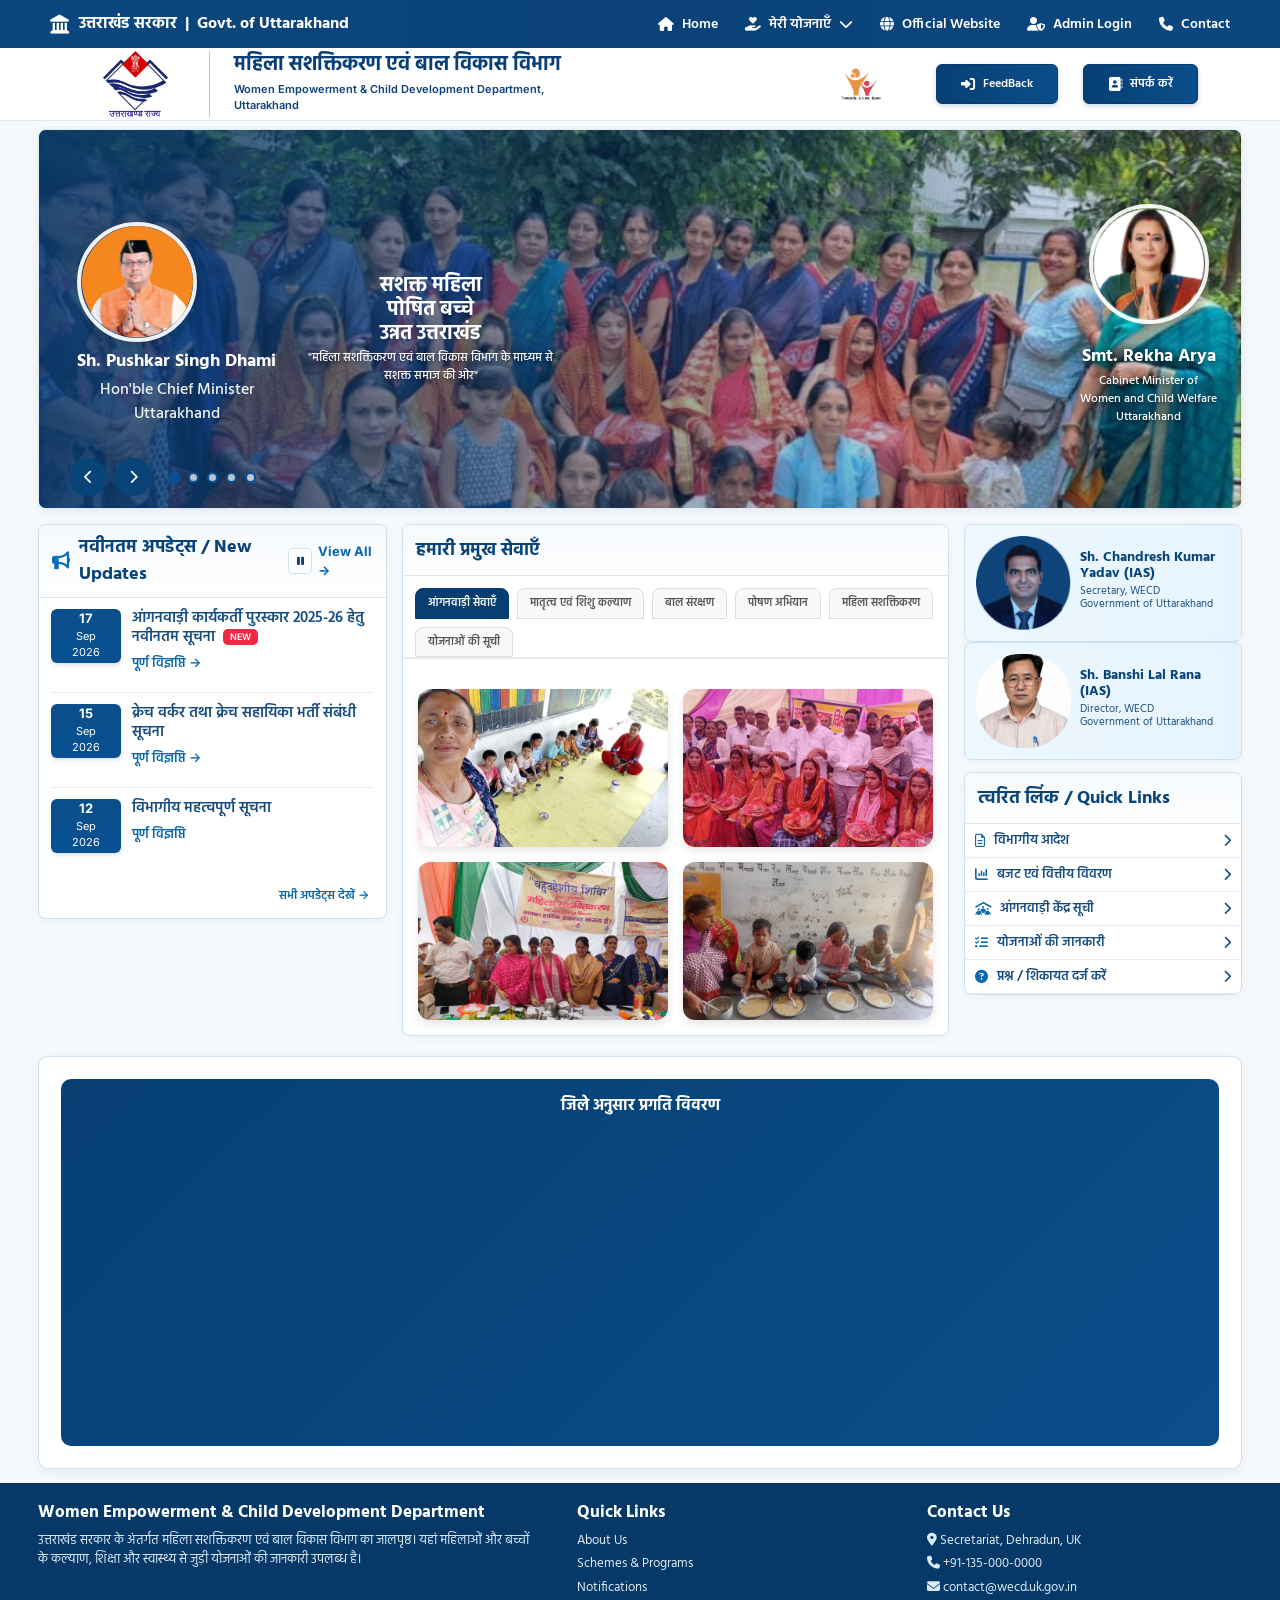
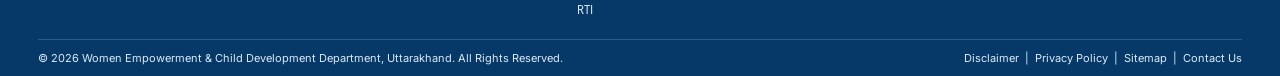
==== commit 4342be07: "updated" ====
--- a/html_file/index.html
+++ b/html_file/index.html
@@ -49,7 +49,9 @@
 .nav-dropdown {
   position: relative;
 }
-
+.new-container{
+  max-width: 1242px !important;
+}
 .nav-dropdown > .nav-dropdown-toggle {
   cursor: pointer;
 }
@@ -59,7 +61,7 @@
   position: absolute;
   top: 100%;
   left: 0;
-  min-width: 143px;
+  min-width: 92px;
   padding: 8px 0;
   margin: 0;
   list-style: none;
@@ -86,11 +88,10 @@
 .nav-dropdown-menu > li > a {
   display: flex;
   align-items: center;
-
-  padding: 11px 18px;
+  padding: 6px 18px;
   color: #164c7f;
   font-weight: 600;
-  font-size: 14px;
+  font-size: 8px;
   white-space: nowrap;
   transition: all 0.2s ease;
   border-left: 3px solid transparent;
@@ -124,7 +125,7 @@
   top: 0;
   left: 100%;
   margin-left: 4px;
-  min-width: 280px;
+  min-width: 164px;
 }
 
 /* Show submenu on hover (desktop) */
@@ -760,7 +761,6 @@
     }
     .progress-header i{ font-size:22px; color:#ffd45b; }
     .progress-body{
-    
       grid-template-columns: 1fr 1.4fr;
       gap:20px;
       padding:22px;
@@ -771,6 +771,11 @@
       grid-template-columns:1fr 1fr;
       gap:14px;
       align-content:center;
+    }
+    .nav-dropdown-menu.submenu h6{
+      font-size: 8px;
+      color: red;
+      padding: 2px 8px;
     }
     .stat-card{
       background:linear-gradient(135deg,#f5f9fd,#eaf5ff);
@@ -949,7 +954,7 @@
   <!-- TOP GOVERNMENT BAR -->
   <header>
     <div class="topbar">
-      <div class="container">
+      <div class="container new-container">
         <div class="topbar-inner">
           <a href="#" class="gov-brand">
             <i class="fa-solid fa-landmark"></i>
@@ -961,47 +966,160 @@
           <div class="top-links-group" id="topLinks">
             <ul class="top-links">
               <li><a href="#"><i class="fa-solid fa-house"></i> Home</a></li>
-              <li><a href="#"><i class="fa-solid fa-globe"></i> Official Website</a></li>
-             <li class="nav-dropdown">
-  <a href="#" class="nav-dropdown-toggle" aria-haspopup="true" aria-expanded="false">
+             
+<!-- YOUR HTML -->
+<li class="nav-dropdown">
+  <a href="#" class="nav-dropdown-toggle">
     <i class="fa-solid fa-hand-holding-heart"></i>
-    Meri Yojana
+    मेरी योजनाएँ 
     <i class="fa-solid fa-chevron-down nav-arrow"></i>
   </a>
 
   <ul class="nav-dropdown-menu">
-    <!-- केंद्र सरकार (with submenu) -->
+
+    <!-- ================= CENTER GOVERNMENT ================= -->
     <li class="nav-submenu">
-      <a href="#" class="nav-submenu-toggle" aria-haspopup="true" aria-expanded="false">
+      <a href="#">
         केंद्र सरकार
         <i class="fa-solid fa-chevron-right submenu-arrow"></i>
       </a>
-      <ul class="nav-dropdown-menu submenu">
-        <li><a href="login.html"><i class="fa-solid fa-circle-dot"></i> प्रधानमंत्री मातृ वंदना योजना</a></li>
-        <li><a href="login.html"><i class="fa-solid fa-circle-dot"></i> बेटी बचाओ बेटी पढ़ाओ</a></li>
-        <li><a href="login.html"><i class="fa-solid fa-circle-dot"></i> पोषण अभियान</a></li>
-        <li><a href="login.html"><i class="fa-solid fa-circle-dot"></i> सुकन्या समृद्धि योजना</a></li>
+
+       <ul class="nav-dropdown-menu submenu">
+
+        <!-- ICDS SYSTEM SCHEMES -->
+        <li class="nav-submenu">
+          <a href="#">
+            मिशन सक्षम आंगनवाड़ी एवं पोषण 2.0
+            <i class="fa-solid fa-chevron-right submenu-arrow"></i>
+          </a>
+
+          <ul class="nav-dropdown-menu submenu">
+          
+            <li><a href="login.html">आंगनवाड़ी सेवायें</a></li>
+            <li><a href="login.html">राष्ट्रीय पोषण अभियान</a></li>
+            <li><a href="login.html">किशोरी बालिका योजना (SAG)</a></li>
+            <li><a href="login.html">आंगनवाड़ी भवन निर्माण</a></li>
+            <li><a href="login.html">सक्षम आंगनवाड़ी केन्द्र</a></li>
+           
+          
+          </ul>
+        </li>
+
+        <!-- WOMEN & CHILD DEVELOPMENT COMMITTEE -->
+        <li class="nav-submenu">
+          <a href="#">
+            मिशन शक्ति
+            <i class="fa-solid fa-chevron-right submenu-arrow"></i>
+          </a>
+
+          <ul class="nav-dropdown-menu submenu">
+            <h6>मिशन शक्ति – सामर्थ्य	</h6>
+            <li><a href="login.html">हब (SHEW & DHEW)</a></li>
+            <li><a href="login.html">प्रधानमंत्री मातृ वन्दना योजना</a></li>
+            <li><a href="login.html">आंगनवाड़ी सह क्रेच केन्द्र</a></li>
+            <li><a href="login.html">सखी निवास</a></li>
+            <li><a href="login.html">जेंडर बजटिंग</a></li>
+            <li><a href="login.html">शक्ति सदन</a></li>
+            <h6>मिशन शक्ति – संबल	</h6>
+            <li><a href="login.html">बेटी बचाओ बेटी पढ़ाओ</a></li>
+            <li><a href="login.html">वन स्टॉप सेंटर</a></li>
+            <li><a href="login.html">वन स्टॉप सेंटर निर्माण</a></li>
+            <li><a href="login.html">महिला हेल्पलाइन 181</a></li>
+          </ul>
+        </li>
+
+        <!-- OTHER STATE SCHEMES -->
+        <li class="nav-submenu">
+          <a href="#">
+            अन्य योजनायें
+            <i class="fa-solid fa-chevron-right submenu-arrow"></i>
+          </a>
+
+          <ul class="nav-dropdown-menu submenu">
+            <li><a href="login.html">निर्भया फण्ड के अंतर्गत निर्माण</a></li>
+            <li><a href="login.html">SASCI के अंतर्गत निर्माण</a></li>
+            <li><a href="login.html">प्रधानमंत्री जनजातीय न्याय महाअभियान (PM - JANMAN)</a></li>
+          </ul>
+        </li>
+
       </ul>
     </li>
 
-    <!-- राज्य सरकार (with submenu) -->
+    <!-- ================= STATE GOVERNMENT ================= -->
     <li class="nav-submenu">
-      <a href="#" class="nav-submenu-toggle" aria-haspopup="true" aria-expanded="false">
+      <a href="#">
         राज्य सरकार
         <i class="fa-solid fa-chevron-right submenu-arrow"></i>
       </a>
+
       <ul class="nav-dropdown-menu submenu">
-        <li><a href="login.html"><i class="fa-solid fa-circle-dot"></i> नंदा गौरा योजना</a></li>
-        <li><a href="login.html"><i class="fa-solid fa-circle-dot"></i> मुख्यमंत्री महिला पोषण</a></li>
-        <li><a href="login.html"><i class="fa-solid fa-circle-dot"></i> मुख्यमंत्री बाल पोषण</a></li>
-        <li><a href="login.html"><i class="fa-solid fa-circle-dot"></i> मुख्यमंत्री बाल कल्याण योजना</a></li>
+        <!-- ICDS SYSTEM SCHEMES -->
+        <li class="nav-submenu">
+          <a href="#">
+            राज्य सहायतित योजनाएं
+
+            
+            <i class="fa-solid fa-chevron-right submenu-arrow"></i>
+          </a>
+
+          <ul class="nav-dropdown-menu submenu">
+            <h6>आई. सीडी. एस. तंत्र के माध्यम से संचालित योजनाएँ</h6>
+            <li><a href="login.html">नंदा गौरा योजना</a></li>
+            <li><a href="login.html">मुख्यमंत्री महिला पोषण</a></li>
+            <li><a href="login.html">मुख्यमंत्री बाल पोषण</a></li>
+            <li><a href="login.html">मुख्यमंत्री आंचल अमृत योजना</a></li>
+            <li><a href="login.html">मुख्यमंत्री महालक्ष्मी योजना</a></li>
+            <li><a href="login.html">तीलू रौतेली एवं आंगनवाड़ी कार्यकर्ती पुरस्कार</a></li>
+           <h6>उत्तराखंड महिला एवं बाल विकास समिति के माध्यम से संचालित योजनाएँ</h6>
+
+             <li><a href="login.html">उत्तराखंड महिला समेकित विकास योजना</a></li>
+            <li><a href="login.html">मुख्यमंत्री सतत् आजीविका योजना</a></li>
+            <li><a href="login.html">मुख्यमंत्री एकल महिला स्वरोजगार योजना</a></li>
+            <li><a href="login.html">मेरी सहेली सैनिटरी नैपकिन योजना</a></li>
+            <li><a href="login.html">बाल कल्याण निधि</a></li>
+            <li><a href="login.html">आंगनवाड़ी कर्मियों हेतु कल्याण कोष की योजना</a></li>
+            <li><a href="login.html">मुख्यमंत्री महिला एवं बाल बहुमुखी सहायता निधि योजना</a></li>
+          </ul>
+        </li>
+
+        <!-- WOMEN & CHILD DEVELOPMENT COMMITTEE -->
+        <!-- <li class="nav-submenu">
+          <a href="#">
+            उत्तराखंड महिला एवं बाल विकास समिति के माध्यम से संचालित योजनाएँ
+            <i class="fa-solid fa-chevron-right submenu-arrow"></i>
+          </a>
+
+          <ul class="nav-dropdown-menu submenu">
+            <li><a href="login.html">उत्तराखंड महिला समेकित विकास योजना</a></li>
+            <li><a href="login.html">मुख्यमंत्री सतत् आजीविका योजना</a></li>
+            <li><a href="login.html">मुख्यमंत्री एकल महिला स्वरोजगार योजना</a></li>
+            <li><a href="login.html">मेरी सहेली सैनिटरी नैपकिन योजना</a></li>
+            <li><a href="login.html">बाल कल्याण निधि</a></li>
+            <li><a href="login.html">आंगनवाड़ी कर्मियों हेतु कल्याण कोष की योजना</a></li>
+            <li><a href="login.html">मुख्यमंत्री महिला एवं बाल बहुमुखी सहायता निधि योजना</a></li>
+          </ul>
+        </li> -->
+
+        <!-- OTHER STATE SCHEMES -->
+         <li class="nav-submenu">
+          <a href="#">
+            विभिन्न अधिनियमों के अधीन नोडल की भूमिका
+            <i class="fa-solid fa-chevron-right submenu-arrow"></i>
+          </a>
+
+          <ul class="nav-dropdown-menu submenu">
+                       <li><a href="login.html">घरेलू हिंसा से महिला संरक्षण अधिनियम 2005</a></li>
+            <li><a href="login.html">बाल विवाह प्रतिषेध अधिनियम 2006</a></li>
+            <li><a href="login.html">महिलाओं का कार्यस्थल पर लैंगिक उत्पीड़न (निवारण, प्रतिषेध और प्रतितोष अधिनियम 2013)</a></li>
+          </ul>
+        </li> 
+
       </ul>
     </li>
 
-    <!-- Direct link (no submenu) -->
-    <li><a href="login.html"><i class="fa-solid fa-circle-dot"></i> सभी योजनाएँ देखें</a></li>
   </ul>
 </li>
+ <li><a href="#"><i class="fa-solid fa-globe"></i> Official Website</a></li>
               <li><a href="#"><i class="fa-solid fa-user-shield"></i> Admin Login</a></li>
               <li><a href="#"><i class="fa-solid fa-phone"></i> Contact</a></li>
             </ul>
@@ -1183,38 +1301,19 @@
               <article class="update">
                 <div class="date-box"><strong>15</strong><span>Sep<br>2026</span></div>
                 <div>
-                  <h4>प्रधानमंत्री मातृ वंदना योजना के तहत आवेदन की अंतिम तिथि बढ़ाई गई</h4>
+                  <h4> क्रेच वर्कर तथा क्रेच सहायिका भर्ती संबंधी सूचना </h4>
                   <a href="#">पूर्ण विज्ञप्ति →</a>
                 </div>
               </article>
               <article class="update">
                 <div class="date-box"><strong>12</strong><span>Sep<br>2026</span></div>
                 <div>
-                  <h4>बाल विकास परियोजना अधिकारियों के लिए प्रशिक्षण कार्यक्रम का आयोजन</h4>
-                  <a href="#">अधिक जानकारी →</a>
+                  <h4>विभागीय महत्वपूर्ण सूचना</h4>
+                  <a href="#">पूर्ण विज्ञप्ति </a>
                 </div>
               </article>
-              <article class="update">
-                <div class="date-box"><strong>08</strong><span>Sep<br>2026</span></div>
-                <div>
-                  <h4>पोषण अभियान के अंतर्गत जनजागरूकता रैली का आयोजन</h4>
-                  <a href="#">पूर्ण विज्ञप्ति →</a>
-                </div>
-              </article>
-              <article class="update">
-                <div class="date-box"><strong>05</strong><span>Sep<br>2026</span></div>
-                <div>
-                  <h4>महिला हेल्पलाइन 181 पर नया संचालन समय लागू <span class="new-badge">NEW</span></h4>
-                  <a href="#">पूर्ण विज्ञप्ति →</a>
-                </div>
-              </article>
-              <article class="update">
-                <div class="date-box"><strong>02</strong><span>Sep<br>2026</span></div>
-                <div>
-                  <h4>आंगनवाड़ी केंद्र निरीक्षण रिपोर्ट अपलोड हेतु निर्देश</h4>
-                  <a href="#">अधिक जानकारी →</a>
-                </div>
-              </article>
+             
+            
             </div>
           </div>
           <div class="updates-footer">सभी अपडेट्स देखें →</div>
@@ -1261,9 +1360,7 @@
 
     <!-- ================= UTTARAKHAND PROGRESS CHART ================= -->
     <section class="progress-section">
-   
       <div class="progress-body">
-      
         <!-- Right: Graph -->
         <div class="chart-container">
           <h3>जिले अनुसार प्रगति विवरण</h3>
@@ -1272,7 +1369,6 @@
           </div>
         </div>
       </div>
-     
     </section>
 
   </main>
@@ -1597,94 +1693,73 @@
 
     /* ============ DROPDOWN & SUBMENU - CLICK HANDLING (Mobile + Accessibility) ============ */
 (function () {
-  const dropdowns = document.querySelectorAll('.nav-dropdown');
-  const submenus  = document.querySelectorAll('.nav-submenu');
-
-  // Helper: close all dropdowns except the one passed
-  function closeAllDropdowns(except) {
-    dropdowns.forEach(d => { if (d !== except) d.classList.remove('open'); });
-    submenus.forEach(s => { if (s !== except) s.classList.remove('open'); });
-  }
-
-  // Main dropdown toggle (click)
-  dropdowns.forEach(dropdown => {
-    const toggle = dropdown.querySelector('.nav-dropdown-toggle');
-    if (!toggle) return;
-
-    toggle.addEventListener('click', function (e) {
-      e.preventDefault();
-      e.stopPropagation();
-      const isOpen = dropdown.classList.contains('open');
-
-      // On mobile, close everything else first
-      if (window.innerWidth <= 992) {
+    // Updated selectors to match your HTML classes
+    const dropdowns = document.querySelectorAll('.nav-dropdown');
+    const submenus  = document.querySelectorAll('.nav-submenu');
+
+    // Helper: close all dropdowns except the one passed
+    function closeAllDropdowns(except) {
+      dropdowns.forEach(d => { if (d !== except) d.classList.remove('open'); });
+      submenus.forEach(s => { if (s !== except) s.classList.remove('open'); });
+    }
+
+    // Main dropdown toggle (click)
+    dropdowns.forEach(dropdown => {
+      // Use :scope > a to target only the direct child anchor tag
+      const toggle = dropdown.querySelector(':scope > a');
+      if (!toggle) return;
+
+      toggle.addEventListener('click', function (e) {
+        e.preventDefault();
+        e.stopPropagation();
+        const isOpen = dropdown.classList.contains('open');
+
+        // Close everything else first
         closeAllDropdowns(dropdown);
+
+        dropdown.classList.toggle('open', !isOpen);
+      });
+    });
+
+    // Submenu toggle (click)
+    submenus.forEach(submenu => {
+      // Use :scope > a to target only the direct child anchor tag
+      const toggle = submenu.querySelector(':scope > a');
+      if (!toggle) return;
+
+      toggle.addEventListener('click', function (e) {
+        e.preventDefault();
+        e.stopPropagation();
+        const isOpen = submenu.classList.contains('open');
+
+        // Close other submenus at the same level (optional, but prevents menu overlapping)
+        submenus.forEach(s => {
+          if (s !== submenu && s.contains(submenu) === false) {
+             s.classList.remove('open');
+          }
+        });
+
+        submenu.classList.toggle('open', !isOpen);
+      });
+    });
+
+    // Close dropdown when clicking outside
+    document.addEventListener('click', function () {
+      closeAllDropdowns(null);
+    });
+
+    // Prevent click inside dropdown from closing it
+    document.querySelectorAll('.nav-dropdown-menu').forEach(menu => {
+      menu.addEventListener('click', function (e) { e.stopPropagation(); });
+    });
+
+    // Close on Escape key
+    document.addEventListener('keydown', function (e) {
+      if (e.key === 'Escape') {
+        closeAllDropdowns(null);
       }
-
-      dropdown.classList.toggle('open', !isOpen);
-      toggle.setAttribute('aria-expanded', !isOpen);
     });
-  });
-
-  // Submenu toggle (click)
-  submenus.forEach(submenu => {
-    const toggle = submenu.querySelector('.nav-submenu-toggle');
-    if (!toggle) return;
-
-    toggle.addEventListener('click', function (e) {
-      e.preventDefault();
-      e.stopPropagation();
-      const isOpen = submenu.classList.contains('open');
-
-      // Close other submenus at the same level
-      submenus.forEach(s => {
-        if (s !== submenu) {
-          s.classList.remove('open');
-          const t = s.querySelector('.nav-submenu-toggle');
-          if (t) t.setAttribute('aria-expanded', 'false');
-        }
-      });
-
-      submenu.classList.toggle('open', !isOpen);
-      toggle.setAttribute('aria-expanded', !isOpen);
-    });
-  });
-
-  // Close dropdown when clicking outside
-  document.addEventListener('click', function () {
-    closeAllDropdowns(null);
-    dropdowns.forEach(d => {
-      const t = d.querySelector('.nav-dropdown-toggle');
-      if (t) t.setAttribute('aria-expanded', 'false');
-    });
-    submenus.forEach(s => {
-      const t = s.querySelector('.nav-submenu-toggle');
-      if (t) t.setAttribute('aria-expanded', 'false');
-    });
-  });
-
-  // Prevent click inside dropdown from closing it
-  document.querySelectorAll('.nav-dropdown-menu').forEach(menu => {
-    menu.addEventListener('click', function (e) { e.stopPropagation(); });
-  });
-
-  // Close on Escape key
-  document.addEventListener('keydown', function (e) {
-    if (e.key === 'Escape') {
-      closeAllDropdowns(null);
-      dropdowns.forEach(d => {
-        d.classList.remove('open');
-        const t = d.querySelector('.nav-dropdown-toggle');
-        if (t) t.setAttribute('aria-expanded', 'false');
-      });
-      submenus.forEach(s => {
-        s.classList.remove('open');
-        const t = s.querySelector('.nav-submenu-toggle');
-        if (t) t.setAttribute('aria-expanded', 'false');
-      });
-    }
-  });
-})();
-  </script>
+  })();
+</script>
 </body>
 </html>
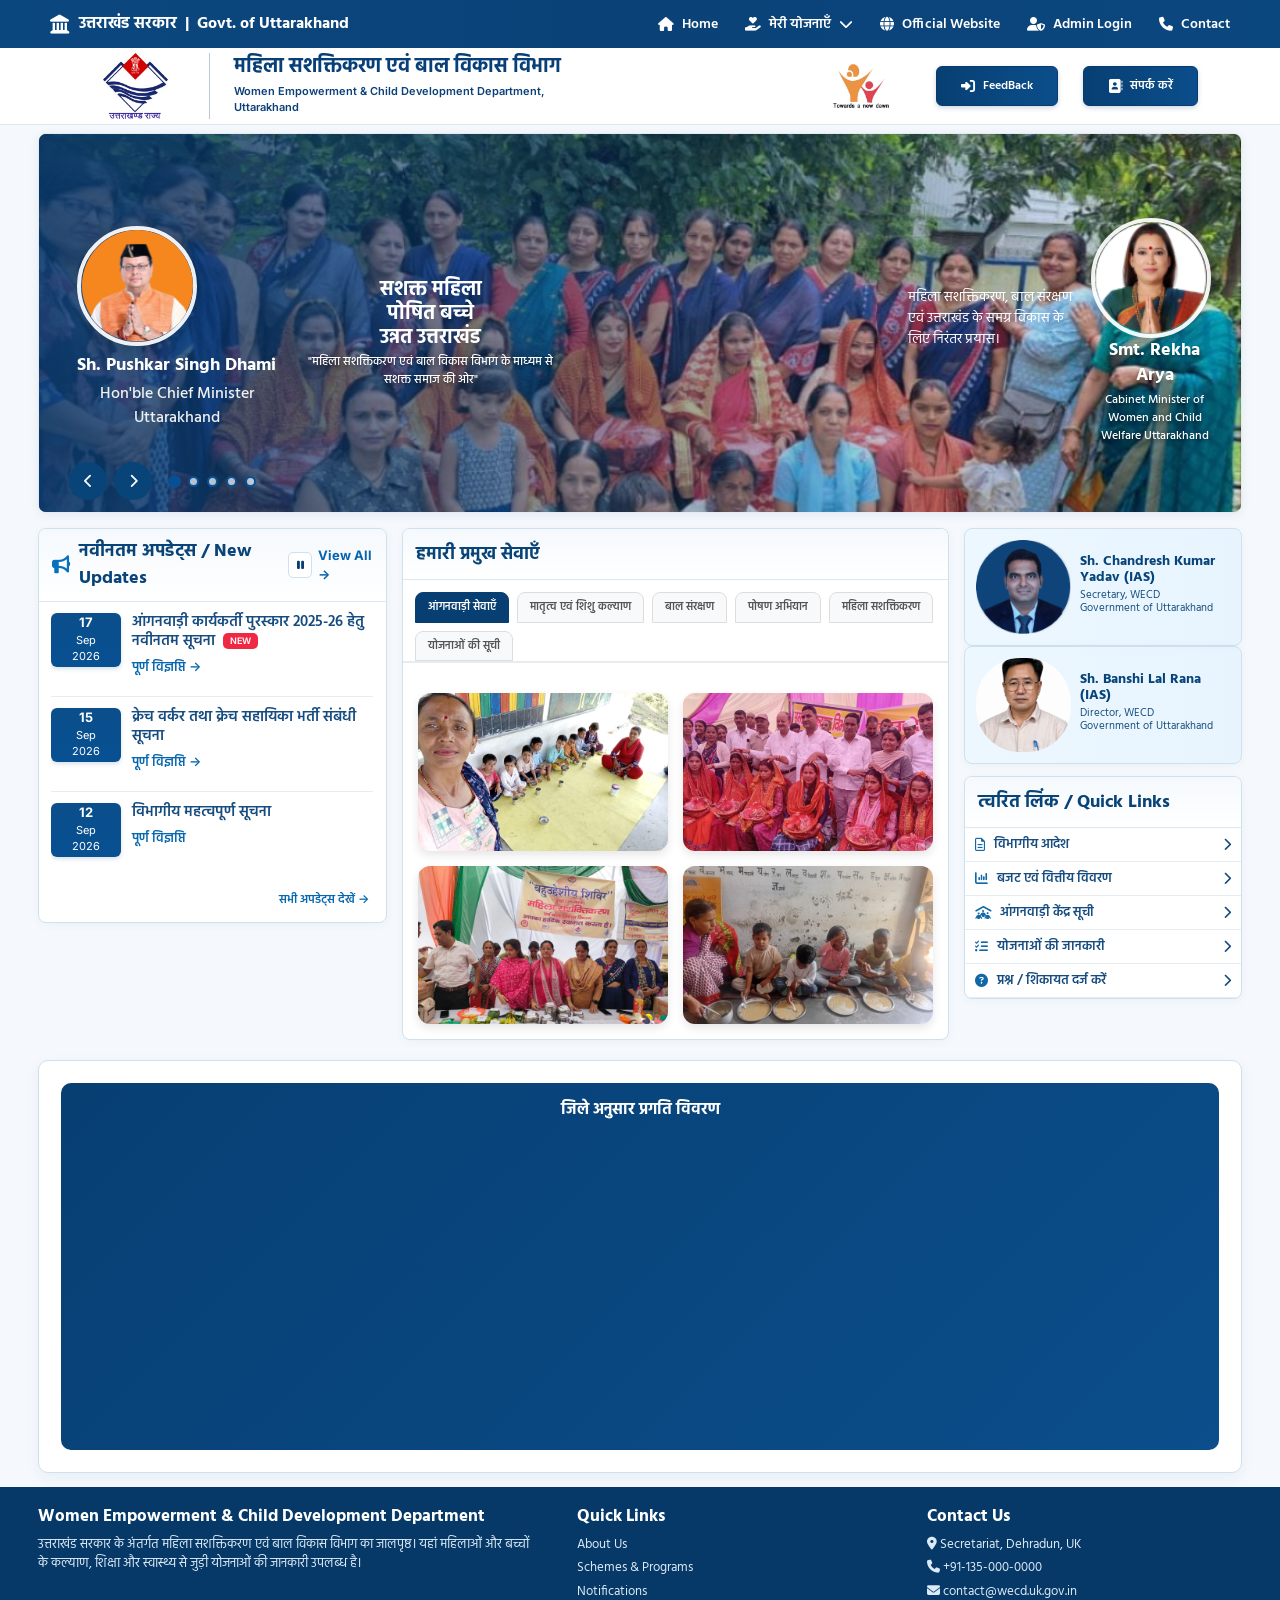
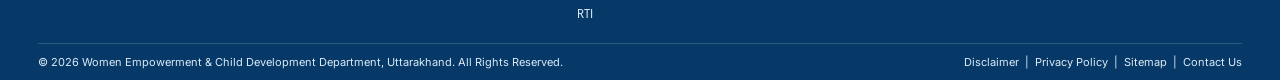
==== commit 82eee6d0: "updated" ====
--- a/html_file/index.html
+++ b/html_file/index.html
@@ -88,10 +88,10 @@
 .nav-dropdown-menu > li > a {
   display: flex;
   align-items: center;
-  padding: 6px 18px;
+  padding: 2px 10px;
   color: #164c7f;
   font-weight: 600;
-  font-size: 8px;
+  font-size: 12px;
   white-space: nowrap;
   transition: all 0.2s ease;
   border-left: 3px solid transparent;
@@ -415,7 +415,7 @@
       font-weight:600;
     }
     .header-right { display: flex; align-items: center; gap: 25px; }
-    .icds-logo { width: 100px; height: 54px; object-fit: contain; }
+    .icds-logo { width: 100px; height: 76px; object-fit: contain; }
     .login-btn {
       background: linear-gradient(90deg, #073f73, #0b4e8b);
       color: #fff;
@@ -527,6 +527,10 @@
       box-shadow:0 5px 16px rgba(0,0,0,.22);
     }
     .hero-message{ flex:1; min-width:0; text-align:left; }
+    .hero-message p{
+      color:#fff;
+      font-size:14px;
+    }
     .hero-title{ margin:0; color:#fff; font-size:20px; line-height:1.2; font-weight:700; }
     .hero-subtitle{ margin:13px 0 0; color:#fff; font-size:17px; line-height:1.45; font-weight:600; }
     .hero-controls{ position:absolute; left:30px; bottom:12px; z-index:4; display:flex; align-items:center; gap:7px; }
@@ -547,7 +551,7 @@
     .dot.active{background:#075095;transform:scale(1.15)}
     .hero-topics{
       position:absolute; z-index:4; right:22px; top:74px;
-      width:140px; display:flex; flex-direction:column; gap:10px;
+      width:311px; display:flex;  gap:10px;
       align-items:center; text-align:center;
     }
     .topic{
@@ -1218,57 +1222,72 @@
 
   <!-- HERO CAROUSEL -->
   <section class="hero-wrap">
-    <div class="hero" id="hero">
-      <div class="hero-slider" id="heroSlider">
-        <div class="hero-slide"><img src="../images/images-11.jpeg" alt="Slide 1"></div>
-        <div class="hero-slide"><img src="../images/images-9.jpeg" alt="Slide 2"></div>
-        <div class="hero-slide"><img src="../images/images-10.jpeg" alt="Slide 3"></div>
-        <div class="hero-slide"><img src="../images/images-6.jpeg" alt="Slide 4"></div>
-        <div class="hero-slide"><img src="../images/images-3.jpeg" alt="Slide 5"></div>
+  <div class="hero" id="hero">
+    <div class="hero-slider" id="heroSlider">
+      <div class="hero-slide"><img src="../images/images-11.jpeg" alt="Slide 1"></div>
+      <div class="hero-slide"><img src="../images/images-9.jpeg" alt="Slide 2"></div>
+      <div class="hero-slide"><img src="../images/images-10.jpeg" alt="Slide 3"></div>
+      <div class="hero-slide"><img src="../images/images-6.jpeg" alt="Slide 4"></div>
+      <div class="hero-slide"><img src="../images/images-3.jpeg" alt="Slide 5"></div>
+    </div>
+
+    <div class="hero-overlay">
+      <div class="hero-content">
+        <div class="hero-person-block">
+          <img class="hero-person" src="../images/cm.png" alt="CM Pushkar Singh Dhami">
+          <h3 class="hero-person-name">Sh. Pushkar Singh Dhami</h3>
+          <p class="hero-person-designation">Hon'ble Chief Minister<br>Uttarakhand</p>
+        </div>
+        <div class="hero-person-info">
+          <h2 class="hero-title">
+            सशक्त महिला<br>
+            पोषित बच्चे<br>
+            उन्नत उत्तराखंड
+          </h2>
+          <p class="hero-subtitle">
+            "महिला सशक्तिकरण एवं बाल विकास विभाग के माध्यम से<br>
+            सशक्त समाज की ओर"
+          </p>
+        </div>
       </div>
 
-      <div class="hero-overlay">
-        <div class="hero-content">
-          <div class="hero-person-block">
-            <img class="hero-person" src="../images/cm.png" alt="CM Pushkar Singh Dhami">
-            <h3 class="hero-person-name">Sh. Pushkar Singh Dhami</h3>
-            <p class="hero-person-designation">Hon'ble Chief Minister<br>Uttarakhand</p>
-          </div>
-          <div class="hero-person-info">
-            <h2 class="hero-title">
-              सशक्त महिला<br>
-              पोषित बच्चे<br>
-              उन्नत उत्तराखंड
-            </h2>
-            <p class="hero-subtitle">
-              "महिला सशक्तिकरण एवं बाल विकास विभाग के माध्यम से<br>
-              सशक्त समाज की ओर"
-            </p>
-          </div>
-        </div>
-
-        <div class="hero-topics">
-          <img class="hero-person" src="../images/rekha.png" alt="Minister Rekha Arya">
-          <div class="hero-person-info">
+      <div class="hero-topics">
+        
+        <!-- LEFT COLUMN: MINISTER (IMAGE & INFO) -->
+        <div class="hero-minister">
+           <div class="hero-message">
+          <p>
+            महिला सशक्तिकरण, बाल संरक्षण एवं उत्तराखंड के समग्र विकास के लिए
+            निरंतर प्रयास।
+          </p>
+        </div>
+         
+         
+        </div>
+
+        <!-- RIGHT COLUMN: MESSAGE -->
+        <div class="hero-person-info">
+           <img class="hero-person" src="../images/rekha.png" alt="Minister Rekha Arya">
             <h3>Smt. Rekha Arya</h3>
             <p>Cabinet Minister of Women and Child Welfare Uttarakhand</p>
           </div>
-        </div>
-
-        <div class="hero-controls">
-          <button class="hero-arrow" id="prevBtn" aria-label="Previous"><i class="fa-solid fa-chevron-left"></i></button>
-          <button class="hero-arrow" id="nextBtn" aria-label="Next"><i class="fa-solid fa-chevron-right"></i></button>
-          <div class="dots" id="dots">
-            <span class="dot active" data-index="0"></span>
-            <span class="dot" data-index="1"></span>
-            <span class="dot" data-index="2"></span>
-            <span class="dot" data-index="3"></span>
-            <span class="dot" data-index="4"></span>
-          </div>
+
+      </div>
+
+      <div class="hero-controls">
+        <button class="hero-arrow" id="prevBtn" aria-label="Previous"><i class="fa-solid fa-chevron-left"></i></button>
+        <button class="hero-arrow" id="nextBtn" aria-label="Next"><i class="fa-solid fa-chevron-right"></i></button>
+        <div class="dots" id="dots">
+          <span class="dot active" data-index="0"></span>
+          <span class="dot" data-index="1"></span>
+          <span class="dot" data-index="2"></span>
+          <span class="dot" data-index="3"></span>
+          <span class="dot" data-index="4"></span>
         </div>
       </div>
     </div>
-  </section>
+  </div>
+</section>
 
   <!-- MAIN CONTENT -->
   <main>
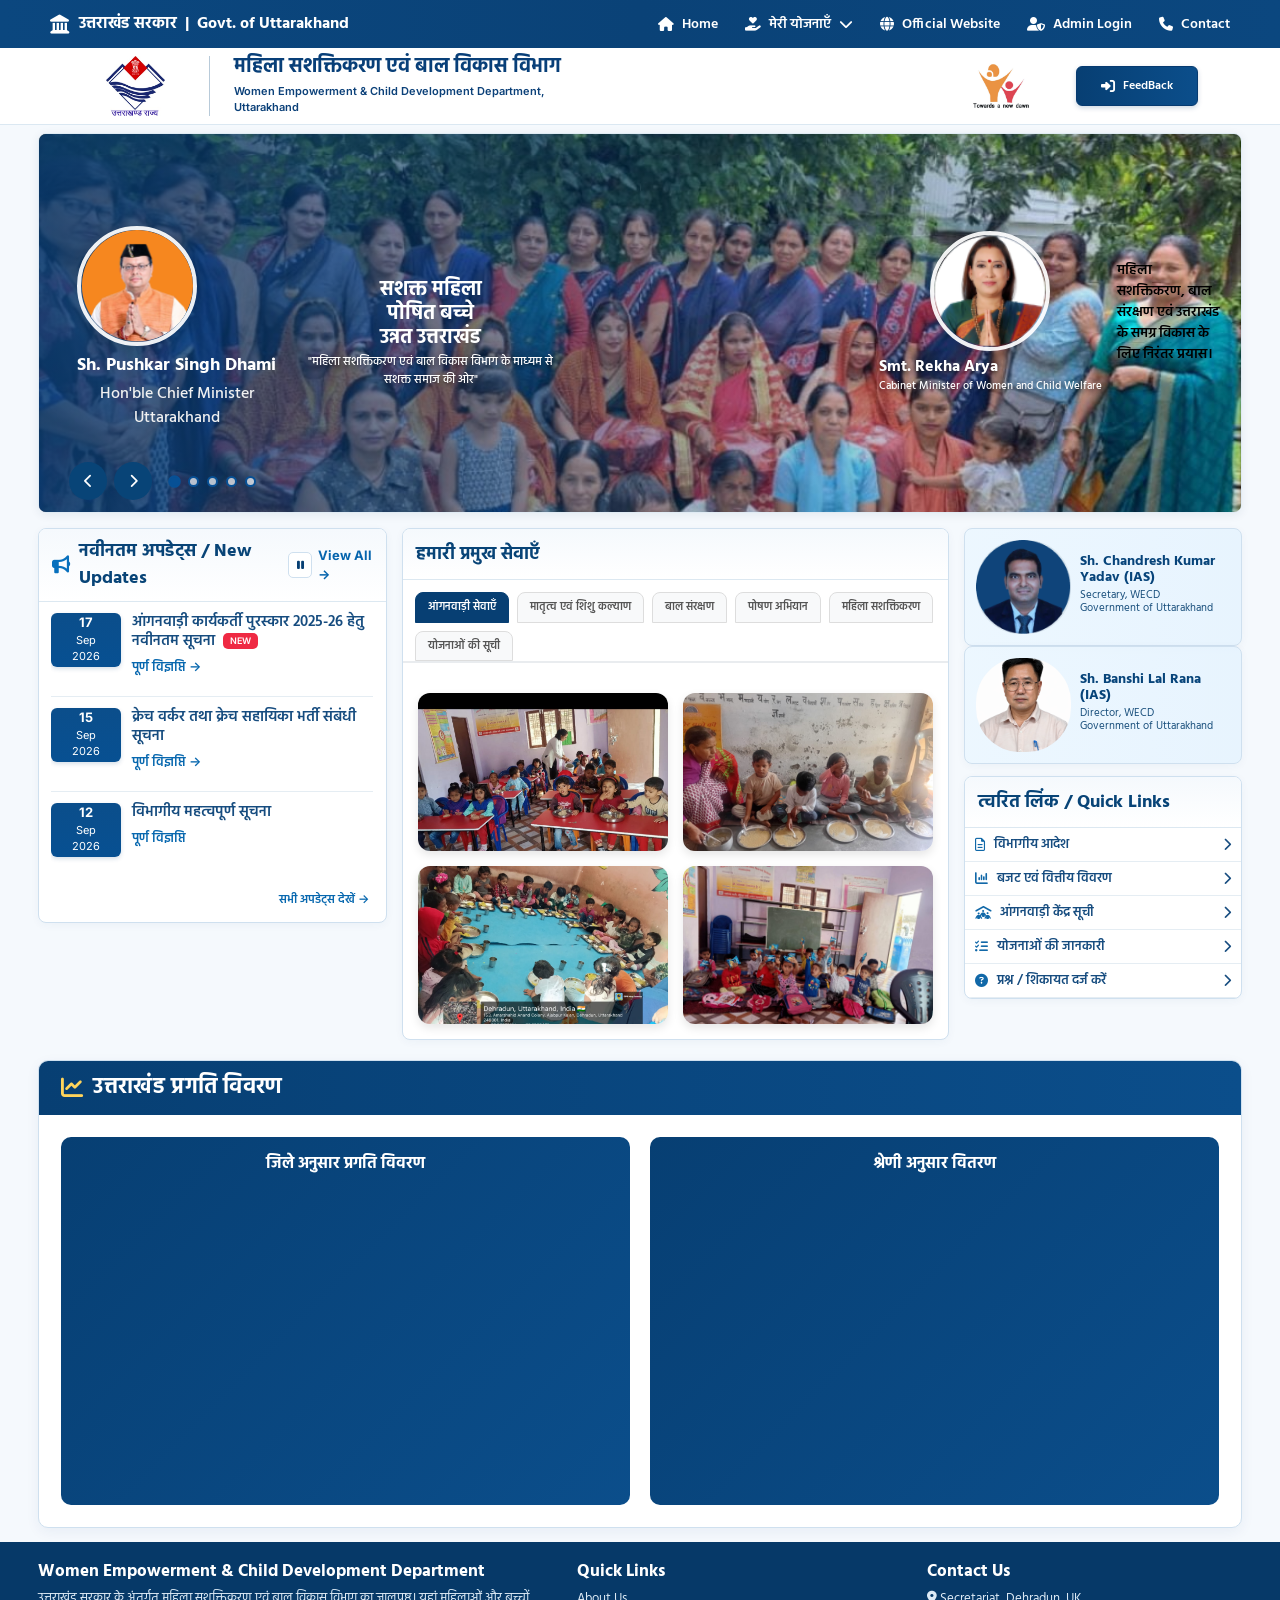
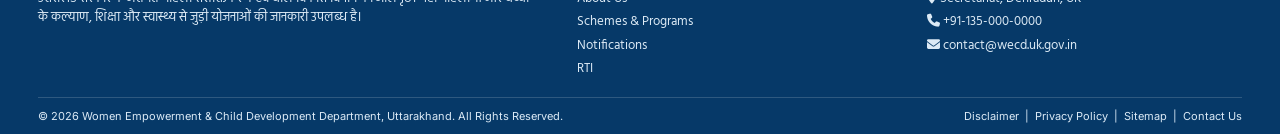
==== commit d866197b: "updated" ====
--- a/html_file/index.html
+++ b/html_file/index.html
@@ -91,7 +91,7 @@
   padding: 2px 10px;
   color: #164c7f;
   font-weight: 600;
-  font-size: 12px;
+  font-size: 9px;
   white-space: nowrap;
   transition: all 0.2s ease;
   border-left: 3px solid transparent;
@@ -394,7 +394,7 @@
     }
     .uk-logo{
       width:128px;
-      height:66px;
+      height:60px;
       object-fit:contain;
       border-right:1px solid #b8cad9;
       padding-right:20px;
@@ -528,8 +528,9 @@
     }
     .hero-message{ flex:1; min-width:0; text-align:left; }
     .hero-message p{
-      color:#fff;
+      color: #000 !important;
       font-size:14px;
+      font-weight: 600;
     }
     .hero-title{ margin:0; color:#fff; font-size:20px; line-height:1.2; font-weight:700; }
     .hero-subtitle{ margin:13px 0 0; color:#fff; font-size:17px; line-height:1.45; font-weight:600; }
@@ -549,10 +550,18 @@
       cursor:pointer; transition:.2s;
     }
     .dot.active{background:#075095;transform:scale(1.15)}
+    
+    /* HERO TOPICS - FLEXBOX FOR SIDE-BY-SIDE */
     .hero-topics{
-      position:absolute; z-index:4; right:22px; top:74px;
-      width:311px; display:flex;  gap:10px;
-      align-items:center; text-align:center;
+      position:absolute; z-index:4; right:22px; top:97px;
+      width:340px; display:flex; flex-direction: row; gap:15px;
+      align-items:center; justify-content: space-between;
+    }
+    .hero-minister {
+      display: flex;
+      flex-direction: column;
+      align-items: center;
+      gap: 5px;
     }
     .topic{
       display:flex; align-items:center; gap:11px;
@@ -764,11 +773,18 @@
       letter-spacing:.3px;
     }
     .progress-header i{ font-size:22px; color:#ffd45b; }
+    
+    /* FLEXBOX ADDED TO PROGRESS BODY FOR SIDE-BY-SIDE CHARTS */
     .progress-body{
-      grid-template-columns: 1fr 1.4fr;
-      gap:20px;
-      padding:22px;
-      align-items:stretch;
+      display: flex;
+      flex-wrap: wrap;
+      gap: 20px;
+      padding: 22px;
+      align-items: stretch;
+    }
+    .progress-body .chart-container {
+      flex: 1;
+      min-width: 300px;
     }
     .stats-section{
       display:grid;
@@ -858,7 +874,7 @@
       opacity:.9;
     }
     @media (max-width: 992px){
-      .progress-body{ grid-template-columns:1fr; }
+      .progress-body{ flex-direction: column; }
       .chart-wrapper{ height:280px; }
     }
     @media (max-width: 576px){
@@ -901,7 +917,7 @@
       .department-copy p{font-size:14px}
       .hero{height:340px}
       .hero-content{width:64%;padding:20px 22px 10px 25px;gap:14px}
-      .hero-person{width:84px;height:84px;flex-basis:84px}
+      .hero-person{width:84px;height:522px;flex-basis:84px}
       .hero-title{font-size:27px}
       .hero-topics{width:190px;right:10px}
       .content-grid{grid-template-columns:1fr}
@@ -999,13 +1015,11 @@
 
           <ul class="nav-dropdown-menu submenu">
           
-            <li><a href="login.html">आंगनवाड़ी सेवायें</a></li>
-            <li><a href="login.html">राष्ट्रीय पोषण अभियान</a></li>
-            <li><a href="login.html">किशोरी बालिका योजना (SAG)</a></li>
-            <li><a href="login.html">आंगनवाड़ी भवन निर्माण</a></li>
-            <li><a href="login.html">सक्षम आंगनवाड़ी केन्द्र</a></li>
-           
-          
+            <li><a href="index.html">आंगनवाड़ी सेवायें</a></li>
+            <li><a href="index.html">राष्ट्रीय पोषण अभियान</a></li>
+            <li><a href="index.html">किशोरी बालिका योजना (SAG)</a></li>
+            <li><a href="index.html">आंगनवाड़ी भवन निर्माण</a></li>
+            <li><a href="index.html">सक्षम आंगनवाड़ी केन्द्र</a></li>
           </ul>
         </li>
 
@@ -1018,20 +1032,19 @@
 
           <ul class="nav-dropdown-menu submenu">
             <h6>मिशन शक्ति – सामर्थ्य	</h6>
-            <li><a href="login.html">हब (SHEW & DHEW)</a></li>
-            <li><a href="login.html">प्रधानमंत्री मातृ वन्दना योजना</a></li>
-            <li><a href="login.html">आंगनवाड़ी सह क्रेच केन्द्र</a></li>
-            <li><a href="login.html">सखी निवास</a></li>
-            <li><a href="login.html">जेंडर बजटिंग</a></li>
-            <li><a href="login.html">शक्ति सदन</a></li>
+            <li><a href="index.html">हब (SHEW & DHEW)</a></li>
+            <li><a href="index.html".html">प्रधानमंत्री मातृ वन्दना योजना</a></li>
+            <li><a href="index.html">आंगनवाड़ी सह क्रेच केन्द्र</a></li>
+            <li><a href="index.html">सखी निवास</a></li>
+            <li><a href="index.html">जेंडर बजटिंग</a></li>
+            <li><a href="index.html">शक्ति सदन</a></li>
             <h6>मिशन शक्ति – संबल	</h6>
-            <li><a href="login.html">बेटी बचाओ बेटी पढ़ाओ</a></li>
-            <li><a href="login.html">वन स्टॉप सेंटर</a></li>
-            <li><a href="login.html">वन स्टॉप सेंटर निर्माण</a></li>
-            <li><a href="login.html">महिला हेल्पलाइन 181</a></li>
+            <li><a href="index.html">बेटी बचाओ बेटी पढ़ाओ</a></li>
+            <li><a href="index.html">वन स्टॉप सेंटर</a></li>
+            <li><a href="index.html">वन स्टॉप सेंटर निर्माण</a></li>
+            <li><a href="index.html">महिला हेल्पलाइन 181</a></li>
           </ul>
         </li>
-
         <!-- OTHER STATE SCHEMES -->
         <li class="nav-submenu">
           <a href="#">
@@ -1040,9 +1053,9 @@
           </a>
 
           <ul class="nav-dropdown-menu submenu">
-            <li><a href="login.html">निर्भया फण्ड के अंतर्गत निर्माण</a></li>
-            <li><a href="login.html">SASCI के अंतर्गत निर्माण</a></li>
-            <li><a href="login.html">प्रधानमंत्री जनजातीय न्याय महाअभियान (PM - JANMAN)</a></li>
+            <li><a href="index.html">निर्भया फण्ड के अंतर्गत निर्माण</a></li>
+            <li><a href="index.html">SASCI के अंतर्गत निर्माण</a></li>
+            <li><a href="index.html">प्रधानमंत्री जनजातीय न्याय महाअभियान (PM - JANMAN)</a></li>
           </ul>
         </li>
 
@@ -1060,49 +1073,32 @@
         <!-- ICDS SYSTEM SCHEMES -->
         <li class="nav-submenu">
           <a href="#">
-            राज्य सहायतित योजनाएं
-
-            
+            राज्य सहायतित योजनाएं    
             <i class="fa-solid fa-chevron-right submenu-arrow"></i>
           </a>
-
           <ul class="nav-dropdown-menu submenu">
             <h6>आई. सीडी. एस. तंत्र के माध्यम से संचालित योजनाएँ</h6>
-            <li><a href="login.html">नंदा गौरा योजना</a></li>
-            <li><a href="login.html">मुख्यमंत्री महिला पोषण</a></li>
-            <li><a href="login.html">मुख्यमंत्री बाल पोषण</a></li>
-            <li><a href="login.html">मुख्यमंत्री आंचल अमृत योजना</a></li>
-            <li><a href="login.html">मुख्यमंत्री महालक्ष्मी योजना</a></li>
-            <li><a href="login.html">तीलू रौतेली एवं आंगनवाड़ी कार्यकर्ती पुरस्कार</a></li>
+         <li>
+  <a href="https://www.nandagaurauk.in/" target="_blank">
+    नंदा गौरा योजना
+  </a>
+</li>
+            <li><a href="index.html">मुख्यमंत्री महिला पोषण</a></li>
+            <li><a href="index.html">मुख्यमंत्री बाल पोषण</a></li>
+            <li><a href="index.html">मुख्यमंत्री आंचल अमृत योजना</a></li>
+            <li><a href="index.html">मुख्यमंत्री महालक्ष्मी योजना</a></li>
+            <li><a href="index.html">तीलू रौतेली एवं आंगनवाड़ी कार्यकर्ती पुरस्कार</a></li>
            <h6>उत्तराखंड महिला एवं बाल विकास समिति के माध्यम से संचालित योजनाएँ</h6>
 
-             <li><a href="login.html">उत्तराखंड महिला समेकित विकास योजना</a></li>
-            <li><a href="login.html">मुख्यमंत्री सतत् आजीविका योजना</a></li>
-            <li><a href="login.html">मुख्यमंत्री एकल महिला स्वरोजगार योजना</a></li>
-            <li><a href="login.html">मेरी सहेली सैनिटरी नैपकिन योजना</a></li>
-            <li><a href="login.html">बाल कल्याण निधि</a></li>
-            <li><a href="login.html">आंगनवाड़ी कर्मियों हेतु कल्याण कोष की योजना</a></li>
-            <li><a href="login.html">मुख्यमंत्री महिला एवं बाल बहुमुखी सहायता निधि योजना</a></li>
+             <li><a href="index.html">उत्तराखंड महिला समेकित विकास योजना</a></li>
+            <li><a href="index.html">मुख्यमंत्री सतत् आजीविका योजना</a></li>
+            <li><a href="index.html">मुख्यमंत्री एकल महिला स्वरोजगार योजना</a></li>
+            <li><a href="index.html">मेरी सहेली सैनिटरी नैपकिन योजना</a></li>
+            <li><a href="index.html">बाल कल्याण निधि</a></li>
+            <li><a href="index.html">आंगनवाड़ी कर्मियों हेतु कल्याण कोष की योजना</a></li>
+            <li><a href="index.html">मुख्यमंत्री महिला एवं बाल बहुमुखी सहायता निधि योजना</a></li>
           </ul>
         </li>
-
-        <!-- WOMEN & CHILD DEVELOPMENT COMMITTEE -->
-        <!-- <li class="nav-submenu">
-          <a href="#">
-            उत्तराखंड महिला एवं बाल विकास समिति के माध्यम से संचालित योजनाएँ
-            <i class="fa-solid fa-chevron-right submenu-arrow"></i>
-          </a>
-
-          <ul class="nav-dropdown-menu submenu">
-            <li><a href="login.html">उत्तराखंड महिला समेकित विकास योजना</a></li>
-            <li><a href="login.html">मुख्यमंत्री सतत् आजीविका योजना</a></li>
-            <li><a href="login.html">मुख्यमंत्री एकल महिला स्वरोजगार योजना</a></li>
-            <li><a href="login.html">मेरी सहेली सैनिटरी नैपकिन योजना</a></li>
-            <li><a href="login.html">बाल कल्याण निधि</a></li>
-            <li><a href="login.html">आंगनवाड़ी कर्मियों हेतु कल्याण कोष की योजना</a></li>
-            <li><a href="login.html">मुख्यमंत्री महिला एवं बाल बहुमुखी सहायता निधि योजना</a></li>
-          </ul>
-        </li> -->
 
         <!-- OTHER STATE SCHEMES -->
          <li class="nav-submenu">
@@ -1112,9 +1108,14 @@
           </a>
 
           <ul class="nav-dropdown-menu submenu">
-                       <li><a href="login.html">घरेलू हिंसा से महिला संरक्षण अधिनियम 2005</a></li>
-            <li><a href="login.html">बाल विवाह प्रतिषेध अधिनियम 2006</a></li>
-            <li><a href="login.html">महिलाओं का कार्यस्थल पर लैंगिक उत्पीड़न (निवारण, प्रतिषेध और प्रतितोष अधिनियम 2013)</a></li>
+                       <li><a href="index.html">घरेलू हिंसा से महिला संरक्षण अधिनियम 2005</a></li>
+            <li><a href="index.html">बाल विवाह प्रतिषेध अधिनियम 2006</a></li>
+          <li>
+  <a href="index.html">
+    महिलाओं का कार्यस्थल पर लैंगिक उत्पीड़न
+    (निवारण, प्रतिषेध और प्रतितोष अधिनियम 2013)
+  </a>
+</li>
           </ul>
         </li> 
 
@@ -1145,14 +1146,11 @@
           </div>
           <div class="header-right">
             <img src="../images/icds_logo.jpeg" class="icds-logo" alt="ICDS Logo">
-            <a href="#" class="login-btn" data-bs-toggle="modal" data-bs-target="#loginModal">
+            <a href="../html_file/feedback.html" class="login-btn">
               <i class="fa-solid fa-right-to-bracket"></i>
               <span>FeedBack</span>
             </a>
-            <a href="#" class="login-btn">
-              <i class="fa-solid fa-address-book"></i>
-              <span>संपर्क करें</span>
-            </a>
+          
           </div>
         </div>
       </div>
@@ -1253,24 +1251,21 @@
 
       <div class="hero-topics">
         
-        <!-- LEFT COLUMN: MINISTER (IMAGE & INFO) -->
+        <!-- LEFT: MINISTER -->
         <div class="hero-minister">
-           <div class="hero-message">
-          <p>
-            महिला सशक्तिकरण, बाल संरक्षण एवं उत्तराखंड के समग्र विकास के लिए
-            निरंतर प्रयास।
+          <img class="hero-person" src="../images/rekha.png" alt="Minister Rekha Arya">
+          <div class="hero-person-info" style="text-align: left; margin-top: 0;">
+            <h3 style="margin: 0; font-size: 16px;">Smt. Rekha Arya</h3>
+            <p style="margin: 0; font-size: 11px;">Cabinet Minister of Women and Child Welfare</p>
+          </div>
+        </div>
+
+        <!-- RIGHT: MESSAGE -->
+        <div class="hero-message">
+          <p style="margin: 0; color: #fff; font-size: 14px;">
+            महिला सशक्तिकरण, बाल संरक्षण एवं उत्तराखंड के समग्र विकास के लिए निरंतर प्रयास।
           </p>
         </div>
-         
-         
-        </div>
-
-        <!-- RIGHT COLUMN: MESSAGE -->
-        <div class="hero-person-info">
-           <img class="hero-person" src="../images/rekha.png" alt="Minister Rekha Arya">
-            <h3>Smt. Rekha Arya</h3>
-            <p>Cabinet Minister of Women and Child Welfare Uttarakhand</p>
-          </div>
 
       </div>
 
@@ -1314,14 +1309,14 @@
                 <div class="date-box"><strong>17</strong><span>Sep<br>2026</span></div>
                 <div>
                   <h4>आंगनवाड़ी कार्यकर्ती पुरस्कार 2025-26 हेतु नवीनतम सूचना <span class="new-badge">NEW</span></h4>
-                  <a href="../html_file/login.html">पूर्ण विज्ञप्ति →</a>
+                  <a href="../html_file/puruskarlogin.html">पूर्ण विज्ञप्ति →</a>
                 </div>
               </article>
               <article class="update">
                 <div class="date-box"><strong>15</strong><span>Sep<br>2026</span></div>
                 <div>
                   <h4> क्रेच वर्कर तथा क्रेच सहायिका भर्ती संबंधी सूचना </h4>
-                  <a href="#">पूर्ण विज्ञप्ति →</a>
+                  <a href="../html_file/bhartilogin.html">पूर्ण विज्ञप्ति →</a>
                 </div>
               </article>
               <article class="update">
@@ -1378,17 +1373,31 @@
     </div>
 
     <!-- ================= UTTARAKHAND PROGRESS CHART ================= -->
-    <section class="progress-section">
-      <div class="progress-body">
-        <!-- Right: Graph -->
-        <div class="chart-container">
-          <h3>जिले अनुसार प्रगति विवरण</h3>
-          <div class="chart-wrapper">
-            <canvas id="horizontalBarChart"></canvas>
-          </div>
+  <section class="progress-section">
+    <div class="progress-header">
+      <i class="fa-solid fa-chart-line"></i>
+      <h2>उत्तराखंड प्रगति विवरण</h2>
+    </div>
+    <div class="progress-body">
+      
+      <!-- LEFT: Bar Chart -->
+      <div class="chart-container">
+        <h3>जिले अनुसार प्रगति विवरण</h3>
+        <div class="chart-wrapper">
+          <canvas id="horizontalBarChart"></canvas>
         </div>
       </div>
-    </section>
+
+      <!-- RIGHT: Pie Chart -->
+      <div class="chart-container">
+        <h3>श्रेणी अनुसार वितरण</h3> <!-- You can change this title -->
+        <div class="chart-wrapper">
+          <canvas id="pieChart"></canvas>
+        </div>
+      </div>
+
+    </div>
+  </section>
 
   </main>
 
@@ -1523,17 +1532,17 @@
     /* ================= SERVICES DATA & GALLERY ================= */
     const servicesData = [
       { name:"आंगनवाड़ी सेवाएँ", desc:"पूरक पोषण एवं प्रारंभिक शिक्षा",
-        images:['../images/images-3.jpeg','../images/images-8.jpeg','../images/image-1.jpeg','../images/image-2.jpeg'] },
+        images:['../images/images-6.jpeg','../images/agan_image-2.jpeg','../images/agan_image-3.jpeg','../images/agan_image-4.jpeg'] },
       { name:"मातृत्व एवं शिशु कल्याण", desc:"गर्भवती एवं धात्री महिला सहायता",
-        images:['../images/image-1.jpeg','../images/images-9.jpeg','../images/images-7.jpeg','../images/images-8.jpeg'] },
+        images:['../images/images-8.jpeg','../images/images-9.jpeg','../images/images-10.jpeg','../images/images-8.jpeg'] },
       { name:"बाल संरक्षण", desc:"बाल अधिकार एवं सुरक्षा व्यवस्था",
-        images:['../images/images-4.jpeg','../images/images-11.jpeg','../images/images-10.jpeg','../images/images-3.jpeg'] },
+        images:['../images/bal-s-image-1.jpeg','../images/bal-s-image-2.jpeg','../images/bal-s-image-3.jpeg','../images/bal-s-image-2.jpeg'] },
       { name:"पोषण अभियान", desc:"कुपोषण मुक्त उत्तराखंड अभियान",
-        images:['../images/images-6.jpeg','../images/images-11.jpeg','../images/images-8.jpeg','../images/images-9.jpeg'] },
+        images:['../images/p-abhiyan-3.jpeg','../images/p-abhiyan-2.jpeg','../images/p-abhiyan-3.jpeg','../images/p-abhiyan-2.jpeg'] },
       { name:"महिला सशक्तिकरण", desc:"आत्मनिर्भर महिला योजनाएँ",
         images:['../images/images-11.jpeg','../images/images-8.jpeg','../images/images-9.jpeg','../images/images-4.jpeg'] },
       { name:"योजनाओं की सूची", desc:"सभी सरकारी योजनाओं की जानकारी",
-        images:['../images/images-3.jpeg','../images/images-8.jpeg','../images/images-10.jpeg','../images/images-11.jpeg'] }
+        images:['../images/images-12.jpeg','../images/images-8.jpeg','../images/images-10.jpeg','../images/images-11.jpeg'] }
     ];
 
     function initServices() {
@@ -1641,9 +1650,11 @@
       }, START_DELAY);
     })();
 
-    /* ================= UTTARAKHAND PROGRESS CHART (Chart.js) ================= */
+    /* ================= UTTARAKHAND PROGRESS CHARTS (Chart.js) ================= */
     window.addEventListener('load', function(){
-      const ctx = document.getElementById('horizontalBarChart').getContext('2d');
+      
+      // ---- 1. BAR CHART (Left) ----
+      const barCtx = document.getElementById('horizontalBarChart').getContext('2d');
       const chartData = {
         labels: ['जिले', 'आंगनवाड़ी केंद्र', 'बच्चों के लिए योजनाएँ', 'महिला समूह'],
         datasets: [{
@@ -1667,7 +1678,7 @@
         }]
       };
 
-      new Chart(ctx, {
+      new Chart(barCtx, {
         type: 'bar',
         data: chartData,
         options: {
@@ -1707,8 +1718,50 @@
           animation: { duration: 2000, easing: 'easeInOutQuart' }
         }
       });
+
+      // ---- 2. PIE CHART (Right) ----
+      const pieCtx = document.getElementById('pieChart').getContext('2d');
+      const pieData = {
+        labels: ['महिला योजनाएँ', 'बाल विकास', 'पोषण अभियान', 'आंगनवाड़ी सेवाएँ'],
+        datasets: [{
+          label: 'वितरण',
+          data: [35, 25, 20, 20],
+          backgroundColor: [
+            'rgba(255, 99, 132, 0.85)',
+            'rgba(54, 162, 235, 0.85)',
+            'rgba(255, 206, 86, 0.85)',
+            'rgba(75, 192, 192, 0.85)'
+          ],
+          borderColor: '#ffffff',
+          borderWidth: 2
+        }]
+      };
+
+      new Chart(pieCtx, {
+        type: 'pie',
+        data: pieData,
+        options: {
+          responsive: true,
+          maintainAspectRatio: false,
+          plugins: {
+            legend: {
+              position: 'bottom',
+              labels: {
+                color: '#ffffff',
+                font: { size: 12, weight: '600' },
+                padding: 15
+              }
+            },
+            tooltip: {
+              backgroundColor: 'rgba(0,0,0,0.8)',
+              titleFont: { size: 14 },
+              bodyFont: { size: 12 }
+            }
+          },
+          animation: { duration: 2000, easing: 'easeInOutQuart' }
+        }
+      });
     });
-
 
     /* ============ DROPDOWN & SUBMENU - CLICK HANDLING (Mobile + Accessibility) ============ */
 (function () {
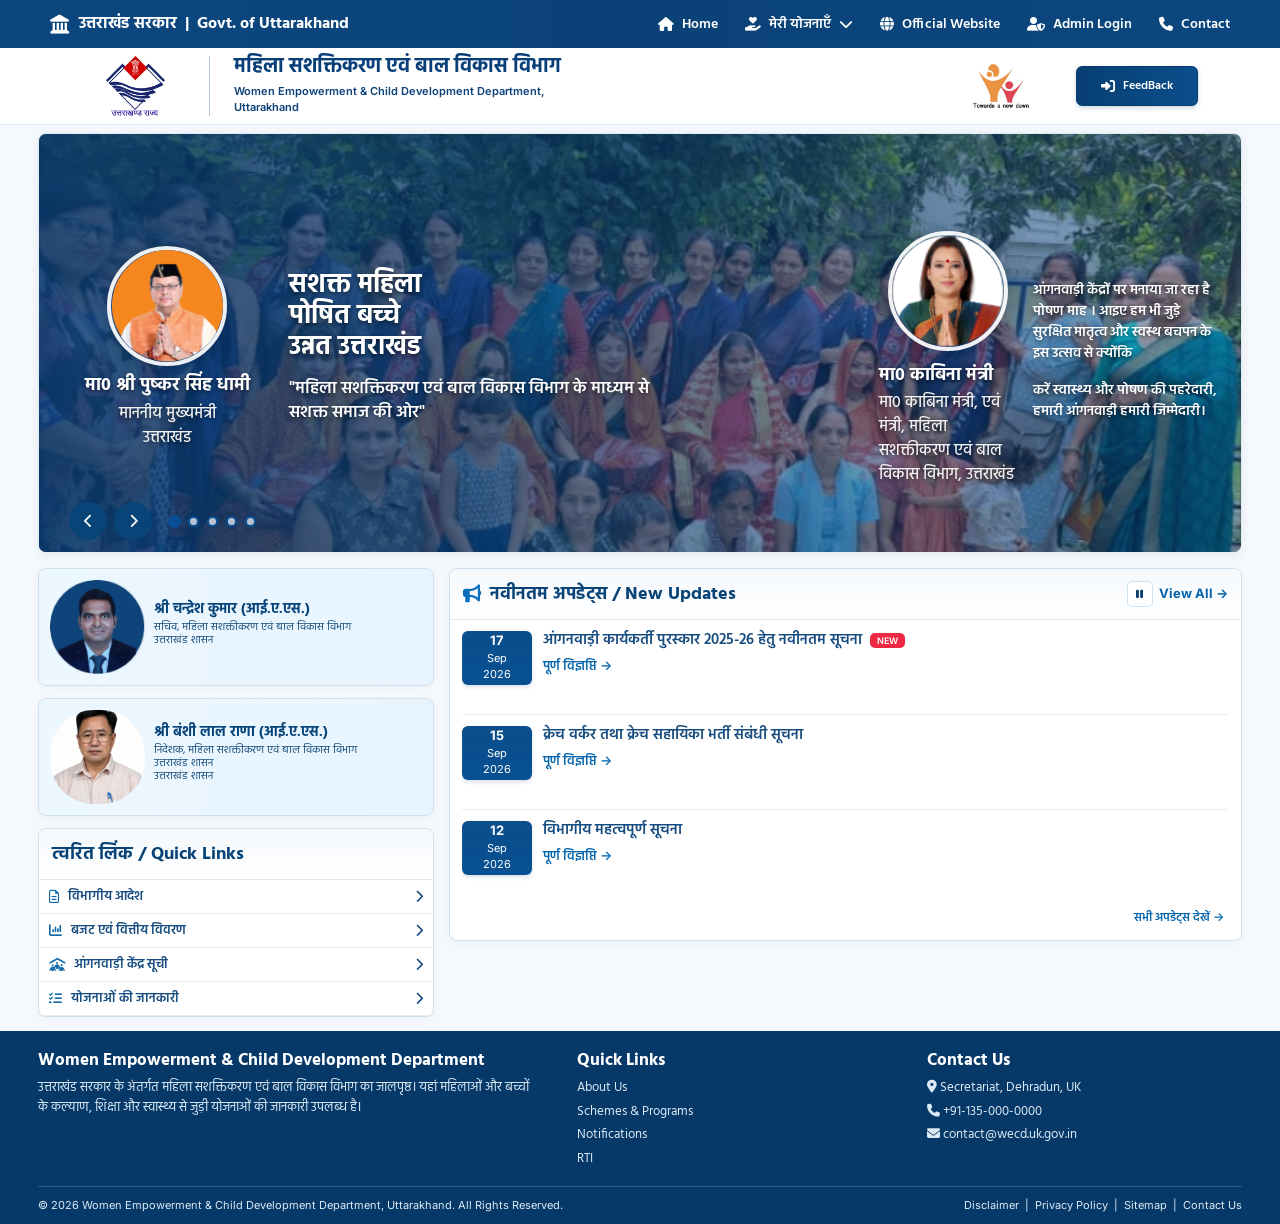
==== commit ca6c949f: "updated" ====
--- a/html_file/index.html
+++ b/html_file/index.html
@@ -12,963 +12,12 @@
   <link href="https://fonts.googleapis.com/css2?family=Hind:wght@400;500;600;700&family=Inter:wght@400;500;600;700;800&display=swap" rel="stylesheet">
   <link href="https://cdn.jsdelivr.net/npm/bootstrap@5.3.3/dist/css/bootstrap.min.css" rel="stylesheet">
   <link href="https://cdnjs.cloudflare.com/ajax/libs/font-awesome/6.5.2/css/all.min.css" rel="stylesheet">
+ <link rel="stylesheet" href="../css/index.css">
   <!-- Chart.js Library -->
   <script src="https://cdn.jsdelivr.net/npm/chart.js@4.4.1/dist/chart.umd.min.js"></script>
 
-  <style>
-    :root{
-      --gov-blue:#0b477f;
-      --gov-dark:#063a70;
-      --gov-deep:#052f5b;
-      --blue:#1262a0;
-      --sky:#eaf5ff;
-      --gold:#f4b400;
-      --orange:#ef8b13;
-      --green:#159447;
-      --pink:#e83e83;
-      --purple:#7652b6;
-      --cyan:#19a5c8;
-      --text:#073b70;
-      --muted:#60748a;
-      --border:#cfe0ef;
-      --shadow:0 5px 18px rgba(7,59,112,.10);
-    }
-
-    *{box-sizing:border-box}
-    html{scroll-behavior:smooth}
-    body{
-      margin:0;
-      background:#f5f9fd;
-      color:var(--text);
-      font-family:"Hind","Inter",sans-serif;
-      font-size:16px;
-    }
-    a{text-decoration:none}
-    img{max-width:100%;display:block}
-/* ============ NAV DROPDOWN (Desktop - Hover) ============ */
-.nav-dropdown {
-  position: relative;
-}
-.new-container{
-  max-width: 1242px !important;
-}
-.nav-dropdown > .nav-dropdown-toggle {
-  cursor: pointer;
-}
-
-.nav-dropdown-menu {
-  display: none;
-  position: absolute;
-  top: 100%;
-  left: 0;
-  min-width: 92px;
-  padding: 8px 0;
-  margin: 0;
-  list-style: none;
-  background: #ffffff;
-  border-radius: 10px;
-  box-shadow: 0 10px 30px rgba(7, 59, 112, 0.18);
-  border: 1px solid #cfe0ef;
-  z-index: 10000;
-  animation: dropdownFadeIn 0.25s ease;
-}
-
-@keyframes dropdownFadeIn {
-  from { opacity: 0; transform: translateY(-8px); }
-  to   { opacity: 1; transform: translateY(0); }
-}
-
-/* Show main dropdown on hover (desktop) */
-.nav-dropdown:hover > .nav-dropdown-menu,
-.nav-dropdown.open > .nav-dropdown-menu {
-  display: block;
-}
-
-/* Main dropdown links */
-.nav-dropdown-menu > li > a {
-  display: flex;
-  align-items: center;
-  padding: 2px 10px;
-  color: #164c7f;
-  font-weight: 600;
-  font-size: 9px;
-  white-space: nowrap;
-  transition: all 0.2s ease;
-  border-left: 3px solid transparent;
-}
-
-.nav-dropdown-menu > li > a:hover,
-.nav-dropdown-menu > li > a.active {
-  background: #eaf5ff;
-  color: #073f73;
-  border-left-color: #073f73;
-  padding-left: 22px;
-}
-
-.nav-dropdown-menu > li > a i {
-  font-size: 12px;
-  color: #073f73;
-}
-
-.nav-dropdown-menu > li > a i.fa-circle-dot {
-  font-size: 8px;
-  color: #ef8b13;
-  margin-right: 8px;
-}
-
-/* ============ SUB-DROPDOWN (submenu) ============ */
-.nav-submenu {
-  position: relative;
-}
-
-.nav-dropdown-menu.submenu {
-  top: 0;
-  left: 100%;
-  margin-left: 4px;
-  min-width: 164px;
-}
-
-/* Show submenu on hover (desktop) */
-.nav-submenu:hover > .submenu,
-.nav-submenu.open > .submenu {
-  display: block;
-}
-
-/* Arrow rotation on hover */
-.nav-dropdown:hover .nav-arrow,
-.nav-dropdown.open .nav-arrow {
-  transform: rotate(180deg);
-  transition: transform 0.3s ease;
-}
-.nav-arrow { transition: transform 0.3s ease; }
-
-.nav-submenu:hover .submenu-arrow,
-.nav-submenu.open .submenu-arrow {
-  transform: rotate(90deg);
-  transition: transform 0.3s ease;
-}
-.submenu-arrow { transition: transform 0.3s ease; }
-
-/* ============ MOBILE / TABLET (Click-based) ============ */
-@media (max-width: 992px) {
-  .nav-dropdown-menu {
-    position: static;
-    display: none;
-    min-width: 100%;
-    box-shadow: none;
-    border: none;
-    border-radius: 0;
-    background: #f5f9fd;
-    padding: 4px 0;
-  }
-
-  .nav-dropdown.open > .nav-dropdown-menu {
-    display: block;
-    animation: dropdownFadeIn 0.25s ease;
-  }
-
-  .nav-dropdown-menu.submenu {
-    position: static;
-    left: auto;
-    margin-left: 0;
-    min-width: 100%;
-    background: #eaf5ff;
-  }
-
-  .nav-submenu.open > .submenu {
-    display: block;
-  }
-
-  .nav-dropdown-menu > li > a {
-    padding: 10px 20px 10px 28px;
-    font-size: 13px;
-  }
-
-  .nav-dropdown-menu.submenu > li > a {
-    padding-left: 40px;
-    font-size: 12px;
-  }
-
-  /* On mobile, submenu arrow rotates down instead of right */
-  .nav-submenu.open .submenu-arrow {
-    transform: rotate(90deg);
-  }
-}
-
-/* Prevent submenu from going off-screen on the right edge */
-.nav-dropdown:last-child .nav-dropdown-menu.submenu,
-.nav-dropdown-menu.submenu.align-left {
-  left: auto;
-  right: 100%;
-  margin-left: 0;
-  margin-right: 4px;
-}
-    /* ================= SERVICE TABS ================= */
-    .service-tabs {
-      display: flex;
-      flex-wrap: wrap;
-      gap: 8px;
-      margin-bottom: 15px;
-      padding: 12px 12px 0;
-      border-bottom: 2px solid #e9ecef;
-    }
-    .service-tab-btn {
-      padding: 6px 12px;
-      background-color: #f8f9fa;
-      border: 1px solid #ddd;
-      border-radius: 8px 8px 0 0;
-      cursor: pointer;
-      font-size: 11px;
-      font-weight: 600;
-      color: #555;
-      transition: all 0.3s ease;
-    }
-    .service-tab-btn:hover { background-color: #e9ecef; }
-    .service-tab-btn.active {
-      background-color: #073f73;
-      color: white;
-      border-color: #073f73;
-    }
-
-    /* ================= GALLERY ================= */
-    .gallery-grid {
-      display: grid;
-      grid-template-columns: repeat(2, 1fr);
-      gap: 15px;
-      padding: 15px;
-    }
-    .gallery-card {
-      position: relative;
-      border-radius: 12px;
-      overflow: hidden;
-      box-shadow: 0 4px 10px rgba(0,0,0,0.1);
-      cursor: pointer;
-      transition: transform 0.3s ease;
-      background: #fff;
-    }
-    .gallery-card:hover {
-      transform: translateY(-5px);
-      box-shadow: 0 8px 16px rgba(0,0,0,0.2);
-    }
-    .gallery-card img {
-      width: 100%;
-      height: 158px;
-      object-fit: cover;
-      display: block;
-    }
-    .gallery-overlay {
-      position: absolute;
-      bottom: 0;
-      left: 0;
-      right: 0;
-      background: rgba(0, 0, 0, 0.6);
-      color: white;
-      padding: 10px;
-      text-align: center;
-      font-size: 11px;
-      font-weight: bold;
-    }
-
-    /* ================= TOP BAR ================= */
-    .topbar{
-      background:linear-gradient(90deg,#0b477f,#0a4277,#0b477f);
-      color:#fff;
-      min-height:48px;
-    }
-    .topbar .container,
-    .department-header .container,
-    .main-container{
-      width:min(1480px,94%);
-      margin:auto;
-    }
-    .hero-person-info{
-      text-align:center;
-      margin-top:10px;
-      color:#fff;
-      position:relative;
-      z-index:5;
-    }
-    .hero-person-info h3{
-      margin:0;
-      font-size:18px;
-      font-weight:700;
-      line-height:1.4;
-      text-shadow:0 2px 4px rgba(0,0,0,.5);
-    }
-    .hero-person-info p{
-      margin:3px 0 0;
-      font-size:12px;
-      font-weight:500;
-      line-height:1.5;
-      text-shadow:0 2px 4px rgba(0,0,0,.5);
-    }
-    .topbar-inner{
-      min-height:48px;
-      display:flex;
-      align-items:center;
-      justify-content:space-between;
-      gap:20px;
-    }
-    .gov-brand{
-      color:#fff;
-      font-weight:700;
-      display:flex;
-      align-items:center;
-      gap:10px;
-      white-space:nowrap;
-      font-size:16px;
-    }
-    .gov-brand i{font-size:19px}
-    .top-links{
-      display:flex;
-      align-items:center;
-      gap:27px;
-      margin:0;
-      padding:0;
-      list-style:none;
-    }
-    .top-links a{
-      color:#fff;
-      font-weight:600;
-      font-size:14px;
-      display:flex;
-      align-items:center;
-      gap:8px;
-      transition:.2s;
-    }
-    .top-links a:hover{color:#ffd45b}
-    .mobile-toggle{
-      display:none;
-      background:none;
-      border:0;
-      color:#fff;
-      font-size:22px;
-    }
-
-    /* ================= LOGIN MODAL ================= */
-    .login-modal { border: none; border-radius: 16px; overflow: hidden; box-shadow: 0 20px 50px rgba(0, 0, 0, 0.25); }
-    .login-modal-header { background: linear-gradient(135deg, #174a8b, #176b9e); color: #fff; border-bottom: none; padding: 22px 25px; }
-    .login-modal-header .modal-title { font-size: 22px; font-weight: 700; margin-bottom: 3px; }
-    .login-modal-header .modal-title i { margin-right: 8px; }
-    .login-subtitle { margin: 0; font-size: 13px; opacity: 0.9; }
-    .login-modal-body { padding: 28px 30px 25px; background: #fff; }
-    .login-modal-body .form-label { font-weight: 600; color: #333; margin-bottom: 7px; font-size: 14px; }
-    .login-modal-body .input-group { height: 48px; }
-    .login-modal-body .input-group-text { background: #f1f5f9; border: 1px solid #d9e0e7; color: #174a8b; min-width: 48px; justify-content: center; }
-    .login-modal-body .form-control { height: 48px; border: 1px solid #d9e0e7; font-size: 14px; }
-    .login-modal-body .form-control:focus { border-color: #176b9e; box-shadow: 0 0 0 0.2rem rgba(23, 107, 158, 0.12); }
-    .password-toggle { border: 1px solid #d9e0e7; background: #f8fafc; color: #555; }
-    .password-toggle:hover { background: #eef2f7; }
-    .login-options { display: flex; align-items: center; justify-content: space-between; margin: 8px 0 22px; font-size: 13px; }
-    .form-check-label { color: #555; }
-    .forgot-password { color: #176b9e; text-decoration: none; font-weight: 600; }
-    .forgot-password:hover { text-decoration: underline; }
-    .login-submit-btn { height: 48px; border: none; border-radius: 7px; background: linear-gradient(135deg, #174a8b, #176b9e); color: #fff; font-size: 15px; font-weight: 600; transition: all 0.2s ease; }
-    .login-submit-btn:hover { background: linear-gradient(135deg, #123b70, #145c87); color: #fff; transform: translateY(-1px); }
-    .login-modal-footer { justify-content: center; gap: 5px; background: #f8fafc; border-top: 1px solid #e5e7eb; padding: 15px; font-size: 13px; color: #666; }
-    .login-modal-footer a { color: #174a8b; font-weight: 600; text-decoration: none; }
-    .login-modal-footer a:hover { text-decoration: underline; }
-    @media (max-width: 576px) {
-      .login-modal { margin: 15px; }
-      .login-modal-header { padding: 18px 20px; }
-      .login-modal-body { padding: 22px 20px; }
-      .login-modal-header .modal-title { font-size: 19px; }
-      .login-options { flex-direction: column; align-items: flex-start; gap: 10px; }
-      .login-modal-footer { flex-direction: column; text-align: center; }
-    }
-
-    /* ================= DEPARTMENT HEADER ================= */
-    .department-header{ background:#fff; border-bottom:1px solid #dbe8f2; }
-    .brand-row{
-      min-height:72px;
-      display:flex;
-      align-items:center;
-      justify-content:space-between;
-      gap:22px;
-    }
-    .department-brand{
-      display:flex;
-      align-items:center;
-      gap:24px;
-      min-width:0;
-    }
-    .uk-logo{
-      width:128px;
-      height:60px;
-      object-fit:contain;
-      border-right:1px solid #b8cad9;
-      padding-right:20px;
-    }
-    .department-copy h1{
-      margin:0 0 5px;
-      color:#083f78;
-      font-size:20px;
-      line-height:1.18;
-      font-weight:700;
-    }
-    .department-copy p{
-      margin:0;
-      color:#0c4179;
-      font-family:Inter,sans-serif;
-      font-size:11px;
-      line-height:1.45;
-      font-weight:600;
-    }
-    .header-right { display: flex; align-items: center; gap: 25px; }
-    .icds-logo { width: 100px; height: 76px; object-fit: contain; }
-    .login-btn {
-      background: linear-gradient(90deg, #073f73, #0b4e8b);
-      color: #fff;
-      padding: 10px 24px;
-      border-radius: 6px;
-      font-size: 12px;
-      font-weight: 600;
-      display: inline-flex;
-      align-items: center;
-      gap: 8px;
-      box-shadow: 0 2px 5px rgba(7, 59, 112, .2);
-      transition: all 0.3s ease;
-      white-space: nowrap;
-      border: 1px solid #063a70;
-      cursor: pointer;
-    }
-    .login-btn:hover { background: #063a70; color: #ffd45b; transform: translateY(-1px); box-shadow: 0 4px 8px rgba(7, 59, 112, .25); }
-    .login-btn i { font-size: 14px; }
-    .hero-person-block { text-align: center; }
-    .hero-person-name { font-size: 18px; font-weight: 700; color: #ffffff; margin: 8px 0 4px; line-height: 1.3; }
-    .hero-person-designation { font-size: 16px; font-weight: 500; color: #f1f1f1; line-height: 1.5; margin: 0; }
-    @media (max-width: 992px) {
-      .icds-logo { width: 80px; height: 70px; }
-      .login-btn { padding: 8px 16px; font-size: 13px; }
-    }
-    @media (max-width: 768px) {
-      .header-right { gap: 12px; }
-      .icds-logo { width: 60px; height: 55px; }
-      .login-btn span { display: none; }
-      .login-btn { padding: 10px 12px; }
-    }
-
-    /* ================= MAIN NAV ================= */
-    .main-nav{
-      background:linear-gradient(90deg,#073f73,#06477f,#073f73);
-      box-shadow:0 2px 7px rgba(0,0,0,.12);
-      position:relative;
-      z-index:10;
-    }
-    .nav-inner{
-      width:min(1480px,94%);
-      margin:auto;
-      display:flex;
-      align-items:stretch;
-      justify-content:center;
-    }
-    .nav-item{
-      flex:1;
-      max-width:190px;
-      color:#fff;
-      min-height:48px;
-      padding:0 17px;
-      display:flex;
-      align-items:center;
-      justify-content:center;
-      gap:9px;
-      font-weight:600;
-      font-size:16px;
-      border-bottom:4px solid transparent;
-      transition:.2s;
-    }
-    .nav-item:hover, .nav-item.active{
-      background:rgba(255,255,255,.08);
-      border-bottom-color:#ffbf00;
-      color:#fff;
-    }
-    .nav-item i{font-size:15px}
-
-    /* ================= HERO ================= */
-    .hero-wrap{ padding:8px 0 15px; background:#f5f9fd; }
-    .hero{
-      width:min(1425px,94%);
-      margin:auto;
-      height:380px;
-      border-radius:8px;
-      overflow:hidden;
-      position:relative;
-      box-shadow:0 2px 10px rgba(4,52,91,.08);
-      border:1px solid #e0ebf4;
-    }
-    .hero-slider{
-      position:absolute;
-      inset:0;
-      display:flex;
-      width:100%;
-      height:100%;
-      transition:transform .7s cubic-bezier(.4,.0,.2,1);
-      z-index:1;
-    }
-    .hero-slide{ position:relative; min-width:100%; height:100%; flex:0 0 100%; }
-    .hero-slide img{ width:100%; height:100%; object-fit:cover; display:block; }
-    .hero-slide::after{
-      content:""; position:absolute; inset:0;
-      background: linear-gradient(90deg, rgba(7, 59, 112, 0.85) 0%, rgba(7, 59, 112, 0.4) 50%, transparent 100%);
-    }
-    .hero-overlay{ position:absolute; inset:0; z-index:3; pointer-events:none; }
-    .hero-overlay > *{pointer-events:auto}
-    .hero-content{
-      position:absolute; left:0; top:0; bottom:0;
-      width:72%; padding:20px 24px 10px 38px;
-      display:flex; align-items:center; gap:32px;
-    }
-    .hero-person-card{ flex:0 0 180px; text-align:center; }
-    .hero-person{
-      width:120px;height:120px;
-      object-fit:cover; object-position:center top;
-      border:4px solid rgba(255,255,255,.92);
-      border-radius:50%;
-      box-shadow:0 5px 16px rgba(0,0,0,.22);
-    }
-    .hero-message{ flex:1; min-width:0; text-align:left; }
-    .hero-message p{
-      color: #000 !important;
-      font-size:14px;
-      font-weight: 600;
-    }
-    .hero-title{ margin:0; color:#fff; font-size:20px; line-height:1.2; font-weight:700; }
-    .hero-subtitle{ margin:13px 0 0; color:#fff; font-size:17px; line-height:1.45; font-weight:600; }
-    .hero-controls{ position:absolute; left:30px; bottom:12px; z-index:4; display:flex; align-items:center; gap:7px; }
-    .hero-arrow{
-      width:38px;height:38px; border:0;border-radius:50%;
-      background:#084477; color:#fff; cursor:pointer; transition:.2s;
-      display:grid;place-items:center;
-    }
-    .hero-arrow:hover{background:#063f73;transform:scale(1.08)}
-    .hero-arrow i{font-size:14px}
-    .dots{display:flex;gap:8px;margin-left:10px}
-    .dot{
-      width:11px;height:11px;border-radius:50%;
-      background:rgba(255,255,255,.7);
-      border:2px solid #075095;
-      cursor:pointer; transition:.2s;
-    }
-    .dot.active{background:#075095;transform:scale(1.15)}
-    
-    /* HERO TOPICS - FLEXBOX FOR SIDE-BY-SIDE */
-    .hero-topics{
-      position:absolute; z-index:4; right:22px; top:97px;
-      width:340px; display:flex; flex-direction: row; gap:15px;
-      align-items:center; justify-content: space-between;
-    }
-    .hero-minister {
-      display: flex;
-      flex-direction: column;
-      align-items: center;
-      gap: 5px;
-    }
-    .topic{
-      display:flex; align-items:center; gap:11px;
-      color:#084477; font-weight:700; font-size:15px;
-      background:rgba(255,255,255,.6); padding:6px 10px;
-      border-radius:8px; backdrop-filter:blur(2px);
-    }
-    .topic-icon{
-      width:36px;height:36px; border-radius:50%;
-      color:#fff; display:grid; place-items:center;
-      flex:0 0 36px; font-size:16px;
-    }
-
-    /* ================= CONTENT GRID ================= */
-    .content-grid{
-      display:grid;
-      grid-template-columns:1.03fr 1.62fr .82fr;
-      gap:15px;
-      width:min(1425px,94%);
-      margin:0 auto 14px;
-      align-items:start;
-    }
-    .panel{
-      background:#fff;
-      border:1px solid #cfe0ef;
-      border-radius:8px;
-      overflow:hidden;
-      box-shadow:0 2px 9px rgba(7,59,112,.045);
-    }
-    .panel-heading{
-      min-height:51px;
-      padding:9px 13px;
-      display:flex;
-      align-items:center;
-      justify-content:space-between;
-      gap:8px;
-      border-bottom:1px solid #dce8f1;
-      color:#084477;
-      font-size:18px;
-      font-weight:700;
-      background: linear-gradient(180deg, #f5f9fd, #ffffff);
-    }
-    .heading-left{display:flex;align-items:center;gap:9px}
-    .heading-left i{color:#0870bd}
-    .view-all{font-size:13px;color:#0564ad;font-family:Inter,sans-serif}
-
-    /* ================= UPDATES + MARQUEE ================= */
-    .updates-body{
-      padding:0 12px 8px;
-      position:relative;
-      overflow:hidden;
-    }
-    .updates-viewport{
-      position:relative;
-      overflow:hidden;
-      max-height:none; /* default: show all */
-      transition: max-height 0.4s ease;
-    }
-    .updates-viewport.marquee-on{
-      max-height:340px; /* fixed height when marquee starts */
-    }
-    .updates-track{
-      position:relative;
-      will-change: transform;
-    }
-    .update{
-      min-height:95px;
-      padding:11px 0;
-      border-bottom:1px solid #e5edf3;
-      display:grid;
-      grid-template-columns:70px 1fr;
-      gap:11px;
-    }
-    .update:last-child{border-bottom:0}
-    .date-box{
-      height:54px;
-      border-radius:6px;
-      background:linear-gradient(180deg,#0b4e8b,#075092);
-      color:#fff;
-      text-align:center;
-      display:flex; flex-direction:column;
-      align-items:center; justify-content:center;
-      font-family:Inter,sans-serif;
-      box-shadow:0 2px 4px rgba(0,61,116,.16);
-    }
-    .date-box strong{font-size:13px;line-height:1}
-    .date-box span{font-size:11px;margin-top:3px}
-    .update h4{
-      margin:0 0 4px;
-      font-size:15px;
-      line-height:1.25;
-      font-weight:600;
-      color:#164c7f;
-    }
-    .update a{ color:#0868af; font-size:13px; font-weight:600; }
-    .new-badge{
-      display:inline-block;
-      padding:2px 7px;
-      border-radius:5px;
-      background:#ef2943;
-      color:#fff;
-      font-size:9px;
-      font-family:Inter,sans-serif;
-      margin-left:4px;
-      vertical-align:middle;
-    }
-    .updates-footer{
-      text-align:right;
-      padding:4px 5px 5px;
-      font-size:12px;
-      color:#0868af;
-      font-weight:600;
-    }
-    .marquee-controls{
-      display:flex;
-      gap:6px;
-      align-items:center;
-    }
-    .marquee-btn{
-      border:1px solid #cfe0ef;
-      background:#fff;
-      color:#073f73;
-      width:26px; height:26px;
-      border-radius:5px;
-      cursor:pointer;
-      font-size:11px;
-      display:grid; place-items:center;
-      transition:.2s;
-    }
-    .marquee-btn:hover{ background:#eaf5ff; }
-
-    /* ================= SERVICES ================= */
-    .services-panel{padding-bottom:0}
-    .mini-banner{
-      margin:0 12px 12px;
-      min-height:79px;
-      border-radius:7px;
-      overflow:hidden;
-      display:flex;
-      align-items:center;
-      justify-content:center;
-      color:#07457b;
-      font-weight:700;
-      font-size:20px;
-      text-align:center;
-      background:linear-gradient(90deg,rgba(255,255,255,.85),rgba(255,255,255,.48)),
-        url("https://images.unsplash.com/photo-1509099836639-18ba02c7c56a?auto=format&fit=crop&w=1100&q=80") center/cover;
-    }
-
-    /* ================= SIDEBAR ================= */
-    .cm-card{
-      min-height:113px;
-      background:linear-gradient(90deg,rgba(236,247,255,.94),rgba(226,242,255,.72));
-      display:flex; align-items:center; justify-content:space-between;
-      padding:11px; overflow:hidden;
-    }
-    .cm-avatar{
-      width:95px;height:94px;
-      object-fit:cover;object-position:center;
-      border-radius:44px;
-      background:#dbe8f1;
-    }
-    .cm-text{padding-left:9px;flex:1}
-    .cm-text h4{margin:0;font-size:14px;color:#07447a;font-weight:700}
-    .cm-text p{margin:2px 0 5px;font-size:11px;line-height:1.2;color:#194f7c}
-    .message-btn{
-      display:inline-flex;align-items:center;gap:5px;
-      color:#fff;background:#0868b2;border-radius:4px;
-      padding:5px 10px;font-size:11px;font-weight:700;
-    }
-    .quick-links{margin-top:12px}
-    .quick-link{
-      min-height:34px;
-      border-bottom:1px solid #e5edf3;
-      display:flex;align-items:center;justify-content:space-between;
-      padding:0 10px;color:#164c7f;font-size:13px;font-weight:600;
-    }
-    .quick-link span{display:flex;align-items:center;gap:9px}
-    .quick-link i:first-child{color:#1168a8}
-    .yojana{
-      margin-top:12px;min-height:78px;padding:9px 12px;
-      display:flex;align-items:center;gap:12px;border-radius:7px;
-      background:linear-gradient(90deg,rgba(255,255,255,.92),rgba(255,241,203,.85));
-      border:1px solid #f1dca9;
-    }
-
-    /* ================= UTTARAKHAND PROGRESS CHART ================= */
-    .progress-section{
-      width:min(1425px,94%);
-      margin:20px auto 14px;
-      background:#fff;
-      border:1px solid #cfe0ef;
-      border-radius:10px;
-      box-shadow:0 4px 14px rgba(7,59,112,.06);
-      overflow:hidden;
-    }
-    .progress-header{
-      background:linear-gradient(90deg,#073f73,#0b4e8b);
-      color:#fff;
-      padding:14px 22px;
-      display:flex;
-      align-items:center;
-      gap:10px;
-    }
-    .progress-header h2{
-      margin:0;
-      font-size:22px;
-      font-weight:700;
-      letter-spacing:.3px;
-    }
-    .progress-header i{ font-size:22px; color:#ffd45b; }
-    
-    /* FLEXBOX ADDED TO PROGRESS BODY FOR SIDE-BY-SIDE CHARTS */
-    .progress-body{
-      display: flex;
-      flex-wrap: wrap;
-      gap: 20px;
-      padding: 22px;
-      align-items: stretch;
-    }
-    .progress-body .chart-container {
-      flex: 1;
-      min-width: 300px;
-    }
-    .stats-section{
-      display:grid;
-      grid-template-columns:1fr 1fr;
-      gap:14px;
-      align-content:center;
-    }
-    .nav-dropdown-menu.submenu h6{
-      font-size: 8px;
-      color: red;
-      padding: 2px 8px;
-    }
-    .stat-card{
-      background:linear-gradient(135deg,#f5f9fd,#eaf5ff);
-      border:1px solid #cfe0ef;
-      border-radius:10px;
-      padding:14px;
-      display:flex;
-      align-items:center;
-      gap:12px;
-      transition:.25s;
-    }
-    .stat-card:hover{
-      transform:translateY(-3px);
-      box-shadow:0 8px 18px rgba(7,59,112,.10);
-    }
-    .stat-card .stat-icon{
-      width:48px; height:48px;
-      border-radius:12px;
-      background:#fff;
-      display:grid; place-items:center;
-      font-size:20px;
-      box-shadow:0 2px 6px rgba(0,0,0,.08);
-      flex-shrink:0;
-    }
-    .stat-card .stat-text strong{
-      display:block;
-      font-size:22px;
-      font-weight:800;
-      color:#073f73;
-      font-family:Inter,sans-serif;
-      line-height:1;
-    }
-    .stat-card .stat-text span{
-      display:block;
-      font-size:13px;
-      color:#174d7c;
-      margin-top:3px;
-      font-weight:600;
-    }
-    .chart-container{
-      background:linear-gradient(135deg,#073f73,#0b4e8b);
-      border-radius:10px;
-      padding:18px;
-      min-height:340px;
-      position:relative;
-    }
-    .chart-container h3{
-      margin:0 0 12px;
-      color:#fff;
-      font-size:16px;
-      font-weight:700;
-      text-align:center;
-    }
-    .chart-wrapper{
-      position:relative;
-      width:100%;
-      height:300px;
-    }
-    .commitment-banner{
-      background:linear-gradient(90deg,#159447,#0e7a37);
-      color:#fff;
-      padding:14px 22px;
-      display:flex;
-      align-items:center;
-      gap:14px;
-      margin-top:0;
-    }
-    .commitment-banner strong{
-      font-size:20px;
-      font-weight:700;
-      display:block;
-      line-height:1.1;
-    }
-    .commitment-banner span{
-      font-size:13px;
-      opacity:.9;
-    }
-    @media (max-width: 992px){
-      .progress-body{ flex-direction: column; }
-      .chart-wrapper{ height:280px; }
-    }
-    @media (max-width: 576px){
-      .stats-section{ grid-template-columns:1fr; }
-      .progress-header h2{ font-size:18px; }
-    }
-
-    /* ================= FOOTER ================= */
-    footer{background:#063968;color:#fff;margin-top:0}
-    .footer-main{
-      width:min(1425px,94%);margin:auto;
-      padding:20px 0 14px;
-      display:grid;grid-template-columns:1.6fr 1fr 1fr;gap:35px;
-    }
-    .footer-title{font-size:17px;font-weight:700;margin:0 0 7px}
-    footer p,footer a{color:#dceaf5;font-size:13px;line-height:1.5}
-    footer a{display:block;margin:4px 0}
-    .footer-bottom{
-      border-top:1px solid rgba(255,255,255,.16);
-      width:min(1425px,94%);margin:auto;padding:10px 0;
-      display:flex;align-items:center;justify-content:space-between;gap:15px;
-      font-family:Inter,sans-serif;font-size:11px;color:#dbeaf6;
-    }
-
-    /* ================= MOBILE ================= */
-    @media (max-width:1200px){
-      .department-copy h1{font-size:29px}
-      .department-copy p{font-size:16px}
-      .content-grid{grid-template-columns:1fr 1.35fr}
-      .sidebar{grid-column:1/-1;display:grid;grid-template-columns:1fr 1fr 1fr;gap:12px}
-      .quick-links,.yojana{margin-top:0}
-      .cm-card{height:100%}
-    }
-    @media (max-width:992px){
-      .top-links{gap:13px}
-      .nav-item{font-size:14px;padding:0 9px}
-      .brand-row{min-height:115px}
-      .uk-logo{width:100px;height:90px}
-      .department-copy h1{font-size:24px}
-      .department-copy p{font-size:14px}
-      .hero{height:340px}
-      .hero-content{width:64%;padding:20px 22px 10px 25px;gap:14px}
-      .hero-person{width:84px;height:522px;flex-basis:84px}
-      .hero-title{font-size:27px}
-      .hero-topics{width:190px;right:10px}
-      .content-grid{grid-template-columns:1fr}
-      .sidebar{grid-column:auto;display:grid;grid-template-columns:1fr 1fr 1fr}
-    }
-    @media (max-width:768px){
-      .topbar-inner{min-height:50px}
-      .gov-brand{font-size:13px}
-      .mobile-toggle{display:block}
-      .top-links-wrap{display:none;width:100%;padding-bottom:10px}
-      .top-links-wrap.open{display:block}
-      .topbar-inner{flex-wrap:wrap}
-      .top-links{flex-direction:column;align-items:flex-start;gap:9px}
-      .top-links-group{width:100%;display:none}
-      .top-links-group.open{display:block}
-      .brand-row{min-height:96px}
-      .department-brand{gap:12px}
-      .uk-logo{width:76px;height:70px;padding-right:10px}
-      .department-copy h1{font-size:19px;line-height:1.2}
-      .department-copy p{font-size:12px;line-height:1.25}
-      .main-nav{overflow-x:auto}
-      .nav-inner{width:max-content;min-width:100%}
-      .nav-item{min-width:125px;font-size:13px;min-height:45px}
-      .hero{height:480px}
-      .hero-content{ width:100%;height:180px;padding:15px 18px 0; justify-content:flex-start; }
-      .hero-title{font-size:25px}
-      .hero-subtitle{font-size:14px;margin-top:8px}
-      .hero-topics{
-        top:auto;bottom:60px;left:15px;right:15px;
-        width:auto;flex-direction:row;justify-content:center;gap:5px;
-      }
-      .content-grid{width:94%}
-      .sidebar{display:grid;grid-template-columns:1fr}
-      .footer-main{grid-template-columns:1fr;gap:15px}
-      .footer-bottom{flex-direction:column;align-items:flex-start}
-    }
-    @media (max-width:480px){
-      body{font-size:14px}
-      .gov-brand{font-size:11px}
-      .department-copy h1{font-size:16px}
-      .department-copy p{font-size:10px}
-      .uk-logo{width:62px;height:60px}
-      .nav-item{min-width:112px}
-      .hero{height:440px}
-      .panel-heading{font-size:17px}
-      .gallery-grid{gap:7px;padding:8px; grid-template-columns:1fr}
-      .service{min-height:80px; padding:8px;}
-    }
-  </style>
+ 
 </head>
-
 <body>
 
   <!-- TOP GOVERNMENT BAR -->
@@ -986,147 +35,91 @@
           <div class="top-links-group" id="topLinks">
             <ul class="top-links">
               <li><a href="#"><i class="fa-solid fa-house"></i> Home</a></li>
-             
-<!-- YOUR HTML -->
-<li class="nav-dropdown">
-  <a href="#" class="nav-dropdown-toggle">
-    <i class="fa-solid fa-hand-holding-heart"></i>
-    मेरी योजनाएँ 
-    <i class="fa-solid fa-chevron-down nav-arrow"></i>
-  </a>
-
-  <ul class="nav-dropdown-menu">
-
-    <!-- ================= CENTER GOVERNMENT ================= -->
-    <li class="nav-submenu">
-      <a href="#">
-        केंद्र सरकार
-        <i class="fa-solid fa-chevron-right submenu-arrow"></i>
-      </a>
-
-       <ul class="nav-dropdown-menu submenu">
-
-        <!-- ICDS SYSTEM SCHEMES -->
-        <li class="nav-submenu">
-          <a href="#">
-            मिशन सक्षम आंगनवाड़ी एवं पोषण 2.0
-            <i class="fa-solid fa-chevron-right submenu-arrow"></i>
-          </a>
-
-          <ul class="nav-dropdown-menu submenu">
-          
-            <li><a href="index.html">आंगनवाड़ी सेवायें</a></li>
-            <li><a href="index.html">राष्ट्रीय पोषण अभियान</a></li>
-            <li><a href="index.html">किशोरी बालिका योजना (SAG)</a></li>
-            <li><a href="index.html">आंगनवाड़ी भवन निर्माण</a></li>
-            <li><a href="index.html">सक्षम आंगनवाड़ी केन्द्र</a></li>
-          </ul>
-        </li>
-
-        <!-- WOMEN & CHILD DEVELOPMENT COMMITTEE -->
-        <li class="nav-submenu">
-          <a href="#">
-            मिशन शक्ति
-            <i class="fa-solid fa-chevron-right submenu-arrow"></i>
-          </a>
-
-          <ul class="nav-dropdown-menu submenu">
-            <h6>मिशन शक्ति – सामर्थ्य	</h6>
-            <li><a href="index.html">हब (SHEW & DHEW)</a></li>
-            <li><a href="index.html".html">प्रधानमंत्री मातृ वन्दना योजना</a></li>
-            <li><a href="index.html">आंगनवाड़ी सह क्रेच केन्द्र</a></li>
-            <li><a href="index.html">सखी निवास</a></li>
-            <li><a href="index.html">जेंडर बजटिंग</a></li>
-            <li><a href="index.html">शक्ति सदन</a></li>
-            <h6>मिशन शक्ति – संबल	</h6>
-            <li><a href="index.html">बेटी बचाओ बेटी पढ़ाओ</a></li>
-            <li><a href="index.html">वन स्टॉप सेंटर</a></li>
-            <li><a href="index.html">वन स्टॉप सेंटर निर्माण</a></li>
-            <li><a href="index.html">महिला हेल्पलाइन 181</a></li>
-          </ul>
-        </li>
-        <!-- OTHER STATE SCHEMES -->
-        <li class="nav-submenu">
-          <a href="#">
-            अन्य योजनायें
-            <i class="fa-solid fa-chevron-right submenu-arrow"></i>
-          </a>
-
-          <ul class="nav-dropdown-menu submenu">
-            <li><a href="index.html">निर्भया फण्ड के अंतर्गत निर्माण</a></li>
-            <li><a href="index.html">SASCI के अंतर्गत निर्माण</a></li>
-            <li><a href="index.html">प्रधानमंत्री जनजातीय न्याय महाअभियान (PM - JANMAN)</a></li>
-          </ul>
-        </li>
-
-      </ul>
-    </li>
-
-    <!-- ================= STATE GOVERNMENT ================= -->
-    <li class="nav-submenu">
-      <a href="#">
-        राज्य सरकार
-        <i class="fa-solid fa-chevron-right submenu-arrow"></i>
-      </a>
-
-      <ul class="nav-dropdown-menu submenu">
-        <!-- ICDS SYSTEM SCHEMES -->
-        <li class="nav-submenu">
-          <a href="#">
-            राज्य सहायतित योजनाएं    
-            <i class="fa-solid fa-chevron-right submenu-arrow"></i>
-          </a>
-          <ul class="nav-dropdown-menu submenu">
-            <h6>आई. सीडी. एस. तंत्र के माध्यम से संचालित योजनाएँ</h6>
-         <li>
-  <a href="https://www.nandagaurauk.in/" target="_blank">
-    नंदा गौरा योजना
-  </a>
-</li>
-            <li><a href="index.html">मुख्यमंत्री महिला पोषण</a></li>
-            <li><a href="index.html">मुख्यमंत्री बाल पोषण</a></li>
-            <li><a href="index.html">मुख्यमंत्री आंचल अमृत योजना</a></li>
-            <li><a href="index.html">मुख्यमंत्री महालक्ष्मी योजना</a></li>
-            <li><a href="index.html">तीलू रौतेली एवं आंगनवाड़ी कार्यकर्ती पुरस्कार</a></li>
-           <h6>उत्तराखंड महिला एवं बाल विकास समिति के माध्यम से संचालित योजनाएँ</h6>
-
-             <li><a href="index.html">उत्तराखंड महिला समेकित विकास योजना</a></li>
-            <li><a href="index.html">मुख्यमंत्री सतत् आजीविका योजना</a></li>
-            <li><a href="index.html">मुख्यमंत्री एकल महिला स्वरोजगार योजना</a></li>
-            <li><a href="index.html">मेरी सहेली सैनिटरी नैपकिन योजना</a></li>
-            <li><a href="index.html">बाल कल्याण निधि</a></li>
-            <li><a href="index.html">आंगनवाड़ी कर्मियों हेतु कल्याण कोष की योजना</a></li>
-            <li><a href="index.html">मुख्यमंत्री महिला एवं बाल बहुमुखी सहायता निधि योजना</a></li>
-          </ul>
-        </li>
-
-        <!-- OTHER STATE SCHEMES -->
-         <li class="nav-submenu">
-          <a href="#">
-            विभिन्न अधिनियमों के अधीन नोडल की भूमिका
-            <i class="fa-solid fa-chevron-right submenu-arrow"></i>
-          </a>
-
-          <ul class="nav-dropdown-menu submenu">
-                       <li><a href="index.html">घरेलू हिंसा से महिला संरक्षण अधिनियम 2005</a></li>
-            <li><a href="index.html">बाल विवाह प्रतिषेध अधिनियम 2006</a></li>
-          <li>
-  <a href="index.html">
-    महिलाओं का कार्यस्थल पर लैंगिक उत्पीड़न
-    (निवारण, प्रतिषेध और प्रतितोष अधिनियम 2013)
-  </a>
-</li>
-          </ul>
-        </li> 
-
-      </ul>
-    </li>
-
-  </ul>
-</li>
- <li><a href="#"><i class="fa-solid fa-globe"></i> Official Website</a></li>
+              <li class="nav-dropdown">
+                <a href="#" class="nav-dropdown-toggle">
+                  <i class="fa-solid fa-hand-holding-heart"></i>
+                  मेरी योजनाएँ 
+                  <i class="fa-solid fa-chevron-down nav-arrow"></i>
+                </a>
+                <ul class="nav-dropdown-menu">
+                  <li class="nav-submenu">
+                    <a href="#"> केंद्र सहायित <i class="fa-solid fa-chevron-right submenu-arrow"></i> </a>
+                    <ul class="nav-dropdown-menu submenu">
+                      <li class="nav-submenu">
+                        <a href="#"> मिशन सक्षम आंगनवाड़ी एवं पोषण 2.0 <i class="fa-solid fa-chevron-right submenu-arrow"></i> </a>
+                        <ul class="nav-dropdown-menu submenu">
+                          <li><a href="index.html">आंगनवाड़ी सेवायें</a></li>
+                          <li><a href="index.html">राष्ट्रीय पोषण अभियान</a></li>
+                          <li><a href="index.html">किशोरी बालिका योजना (SAG)</a></li>
+                          <li><a href="index.html">आंगनवाड़ी भवन निर्माण</a></li>
+                          <li><a href="index.html">सक्षम आंगनवाड़ी केन्द्र</a></li>
+                        </ul>
+                      </li>
+                      <li class="nav-submenu">
+                        <a href="#"> मिशन शक्ति <i class="fa-solid fa-chevron-right submenu-arrow"></i> </a>
+                        <ul class="nav-dropdown-menu submenu">
+                          <h6>मिशन शक्ति – सामर्थ्य</h6>
+                          <li><a href="index.html">हब (SHEW & DHEW)</a></li>
+                          <li><a href="index.html">प्रधानमंत्री मातृ वन्दना योजना</a></li>
+                          <li><a href="index.html">आंगनवाड़ी सह क्रेच केन्द्र</a></li>
+                          <li><a href="index.html">सखी निवास</a></li>
+                          <li><a href="index.html">जेंडर बजटिंग</a></li>
+                          <li><a href="index.html">शक्ति सदन</a></li>
+                          <h6>मिशन शक्ति – संबल</h6>
+                          <li><a href="index.html">बेटी बचाओ बेटी पढ़ाओ</a></li>
+                          <li><a href="index.html">वन स्टॉप सेंटर</a></li>
+                          <li><a href="index.html">वन स्टॉप सेंटर निर्माण</a></li>
+                          <li><a href="index.html">महिला हेल्पलाइन 181</a></li>
+                        </ul>
+                      </li>
+                      <li class="nav-submenu">
+                        <a href="#"> अन्य योजनायें <i class="fa-solid fa-chevron-right submenu-arrow"></i> </a>
+                        <ul class="nav-dropdown-menu submenu">
+                          <li><a href="index.html">निर्भया फण्ड के अंतर्गत निर्माण</a></li>
+                          <li><a href="index.html">SASCI के अंतर्गत निर्माण</a></li>
+                          <li><a href="index.html">प्रधानमंत्री जनजातीय न्याय महाअभियान (PM - JANMAN)</a></li>
+                        </ul>
+                      </li>
+                    </ul>
+                  </li>
+                  <li class="nav-submenu">
+                    <a href="#"> राज्य सहायतित <i class="fa-solid fa-chevron-right submenu-arrow"></i> </a>
+                    <ul class="nav-dropdown-menu submenu">
+                      <li class="nav-submenu">
+                        <a href="#"> राज्य सहायतित योजनाएं <i class="fa-solid fa-chevron-right submenu-arrow"></i> </a>
+                        <ul class="nav-dropdown-menu submenu">
+                          <h6>आई. सीडी. एस. तंत्र के माध्यम से संचालित योजनाएँ</h6>
+                          <li><a href="https://www.nandagaurauk.in/" target="_blank">नंदा गौरा योजना</a></li>
+                          <li><a href="index.html">मुख्यमंत्री महिला पोषण</a></li>
+                          <li><a href="index.html">मुख्यमंत्री बाल पोषण</a></li>
+                          <li><a href="index.html">मुख्यमंत्री आंचल अमृत योजना</a></li>
+                          <li><a href="index.html">मुख्यमंत्री महालक्ष्मी योजना</a></li>
+                          <li><a href="index.html">तीलू रौतेली एवं आंगनवाड़ी कार्यकर्ती पुरस्कार</a></li>
+                          <h6>उत्तराखंड महिला एवं बाल विकास समिति के माध्यम से संचालित योजनाएँ</h6>
+                          <li><a href="index.html">उत्तराखंड महिला समेकित विकास योजना</a></li>
+                          <li><a href="index.html">मुख्यमंत्री सतत् आजीविका योजना</a></li>
+                          <li><a href="index.html">मुख्यमंत्री एकल महिला स्वरोजगार योजना</a></li>
+                          <li><a href="index.html">मेरी सहेली सैनिटरी नैपकिन योजना</a></li>
+                          <li><a href="index.html">बाल कल्याण निधि</a></li>
+                          <li><a href="index.html">आंगनवाड़ी कर्मियों हेतु कल्याण कोष की योजना</a></li>
+                          <li><a href="index.html">मुख्यमंत्री महिला एवं बाल बहुमुखी सहायता निधि योजना</a></li>
+                        </ul>
+                      </li>
+                      <li class="nav-submenu">
+                        <a href="#"> विभिन्न अधिनियमों के अधीन नोडल की भूमिका <i class="fa-solid fa-chevron-right submenu-arrow"></i> </a>
+                        <ul class="nav-dropdown-menu submenu">
+                          <li><a href="index.html">घरेलू हिंसा से महिला संरक्षण अधिनियम 2005</a></li>
+                          <li><a href="index.html">बाल विवाह प्रतिषेध अधिनियम 2006</a></li>
+                          <li><a href="index.html">महिलाओं का कार्यस्थल पर लैंगिक उत्पीड़न (निवारण, प्रतिषेध और प्रतितोष अधिनियम 2013)</a></li>
+                        </ul>
+                      </li> 
+                    </ul>
+                  </li>
+                </ul>
+              </li>
+              <li><a href="#"><i class="fa-solid fa-globe"></i> Official Website</a></li>
               <li><a href="#"><i class="fa-solid fa-user-shield"></i> Admin Login</a></li>
-              <li><a href="#"><i class="fa-solid fa-phone"></i> Contact</a></li>
+              <li><a href="contact.html"><i class="fa-solid fa-phone"></i> Contact</a></li>
             </ul>
           </div>
         </div>
@@ -1150,7 +143,6 @@
               <i class="fa-solid fa-right-to-bracket"></i>
               <span>FeedBack</span>
             </a>
-          
           </div>
         </div>
       </div>
@@ -1159,7 +151,7 @@
     <!-- MAIN NAVIGATION -->
     <nav class="main-nav">
       <div class="nav-inner">
-        <!-- Nav items here -->
+        <!-- Nav items intentionally left empty based on original file -->
       </div>
     </nav>
   </header>
@@ -1220,76 +212,108 @@
 
   <!-- HERO CAROUSEL -->
   <section class="hero-wrap">
-  <div class="hero" id="hero">
-    <div class="hero-slider" id="heroSlider">
-      <div class="hero-slide"><img src="../images/images-11.jpeg" alt="Slide 1"></div>
-      <div class="hero-slide"><img src="../images/images-9.jpeg" alt="Slide 2"></div>
-      <div class="hero-slide"><img src="../images/images-10.jpeg" alt="Slide 3"></div>
-      <div class="hero-slide"><img src="../images/images-6.jpeg" alt="Slide 4"></div>
-      <div class="hero-slide"><img src="../images/images-3.jpeg" alt="Slide 5"></div>
-    </div>
-
-    <div class="hero-overlay">
-      <div class="hero-content">
-        <div class="hero-person-block">
-          <img class="hero-person" src="../images/cm.png" alt="CM Pushkar Singh Dhami">
-          <h3 class="hero-person-name">Sh. Pushkar Singh Dhami</h3>
-          <p class="hero-person-designation">Hon'ble Chief Minister<br>Uttarakhand</p>
-        </div>
-        <div class="hero-person-info">
-          <h2 class="hero-title">
-            सशक्त महिला<br>
-            पोषित बच्चे<br>
-            उन्नत उत्तराखंड
-          </h2>
-          <p class="hero-subtitle">
-            "महिला सशक्तिकरण एवं बाल विकास विभाग के माध्यम से<br>
-            सशक्त समाज की ओर"
-          </p>
-        </div>
-      </div>
-
-      <div class="hero-topics">
-        
-        <!-- LEFT: MINISTER -->
-        <div class="hero-minister">
-          <img class="hero-person" src="../images/rekha.png" alt="Minister Rekha Arya">
-          <div class="hero-person-info" style="text-align: left; margin-top: 0;">
-            <h3 style="margin: 0; font-size: 16px;">Smt. Rekha Arya</h3>
-            <p style="margin: 0; font-size: 11px;">Cabinet Minister of Women and Child Welfare</p>
-          </div>
-        </div>
-
-        <!-- RIGHT: MESSAGE -->
-        <div class="hero-message">
-          <p style="margin: 0; color: #fff; font-size: 14px;">
-            महिला सशक्तिकरण, बाल संरक्षण एवं उत्तराखंड के समग्र विकास के लिए निरंतर प्रयास।
-          </p>
-        </div>
-
-      </div>
-
-      <div class="hero-controls">
-        <button class="hero-arrow" id="prevBtn" aria-label="Previous"><i class="fa-solid fa-chevron-left"></i></button>
-        <button class="hero-arrow" id="nextBtn" aria-label="Next"><i class="fa-solid fa-chevron-right"></i></button>
-        <div class="dots" id="dots">
-          <span class="dot active" data-index="0"></span>
-          <span class="dot" data-index="1"></span>
-          <span class="dot" data-index="2"></span>
-          <span class="dot" data-index="3"></span>
-          <span class="dot" data-index="4"></span>
-        </div>
-      </div>
-    </div>
-  </div>
-</section>
+    <div class="hero" id="hero">
+      <div class="hero-slider" id="heroSlider">
+        <div class="hero-slide"><img src="../images/images-11.jpeg" alt="Slide 1"></div>
+        <div class="hero-slide"><img src="../images/images-9.jpeg" alt="Slide 2"></div>
+        <div class="hero-slide"><img src="../images/images-10.jpeg" alt="Slide 3"></div>
+        <div class="hero-slide"><img src="../images/images-6.jpeg" alt="Slide 4"></div>
+        <div class="hero-slide"><img src="../images/images-3.jpeg" alt="Slide 5"></div>
+      </div>
+
+      <div class="hero-overlay">
+        <div class="hero-content">
+          <div class="hero-person-block">
+            <img class="hero-person" src="../images/cm.png" alt="CM Pushkar Singh Dhami">
+            <h3 class="hero-person-name">मा० श्री पुष्कर सिंह धामी</h3>
+            <p class="hero-person-designation">  माननीय मुख्यमंत्री<br>
+  उत्तराखंड</p>
+          </div>
+          <div class="hero-person-info">
+            <h2 class="hero-title">
+              सशक्त महिला<br>
+              पोषित बच्चे<br>
+              उन्नत उत्तराखंड
+            </h2>
+            <p class="hero-subtitle">
+              "महिला सशक्तिकरण एवं बाल विकास विभाग के माध्यम से<br>
+              सशक्त समाज की ओर"
+            </p>
+          </div>
+        </div>
+
+        <div class="hero-topics">
+          <!-- LEFT: MINISTER -->
+          <div class="hero-minister">
+            <img class="hero-person" src="../images/rekha.png" alt="Minister Rekha Arya">
+            <div class="hero-person-info">
+              <h3 class="hero-person-name">मा० काबिना मंत्री</h3>
+              <p class="hero-person-designation">मा० काबिना मंत्री, एवं मंत्री, महिला सशक्तीकरण एवं बाल विकास विभाग, उत्तराखंड</p>
+            </div>
+          </div>
+
+          <!-- RIGHT: MESSAGE -->
+          <div class="hero-message">
+            <p>
+             आंगनवाड़ी केंद्रों पर मनाया जा रहा है पोषण माह । 
+आइए हम भी जुड़े सुरक्षित मातृत्व और स्वस्थ बचपन के इस उत्सव से क्योंकि
+<p>
+<span class="rekha-span">करें स्वास्थ्य और पोषण की पहरेदारी, 
+हमारी आंगनवाड़ी हमारी जिम्मेदारी।</span></p>
+            </p>
+          </div>
+        </div>
+
+        <div class="hero-controls">
+          <button class="hero-arrow" id="prevBtn" aria-label="Previous"><i class="fa-solid fa-chevron-left"></i></button>
+          <button class="hero-arrow" id="nextBtn" aria-label="Next"><i class="fa-solid fa-chevron-right"></i></button>
+          <div class="dots" id="dots">
+            <span class="dot active" data-index="0"></span>
+            <span class="dot" data-index="1"></span>
+            <span class="dot" data-index="2"></span>
+            <span class="dot" data-index="3"></span>
+            <span class="dot" data-index="4"></span>
+          </div>
+        </div>
+      </div>
+    </div>
+  </section>
 
   <!-- MAIN CONTENT -->
   <main>
     <div class="content-grid">
 
-      <!-- LEFT: UPDATES (with marquee that starts after 2 seconds) -->
-      <section class="panel">
+      <!-- ============ LEFT COLUMN: SIDEBAR ============ -->
+      <aside class="content-left">
+        <div class="panel cm-card">
+          <img class="cm-avatar" src="../images/sec.png" alt="Secretary">
+          <div class="cm-text">
+            <h4>श्री चन्द्रेश कुमार (आई.ए.एस.)</h4>
+            <p>सचिव, महिला सशक्तीकरण एवं बाल विकास विभाग<br>
+  उत्तराखंड शासन</p>
+          </div>
+        </div>
+        <div class="panel cm-card">
+          <img class="cm-avatar" src="../images/director-wecd.png" alt="Director">
+          <div class="cm-text">
+            <h4>श्री बंशी लाल राणा (आई.ए.एस.)</h4>
+            <p> निदेशक, महिला सशक्तीकरण एवं बाल विकास विभाग<br>
+  उत्तराखंड शासन<br>उत्तराखंड शासन</p>
+          </div>
+        </div>
+        <div class="panel quick-links">
+          <div class="panel-heading">
+            <div class="heading-left"><span>त्वरित लिंक / Quick Links</span></div>
+          </div>
+          <a class="quick-link" href="#"><span><i class="fa-regular fa-file-lines"></i> विभागीय आदेश</span><i class="fa-solid fa-chevron-right"></i></a>
+          <a class="quick-link" href="#"><span><i class="fa-solid fa-chart-column"></i> बजट एवं वित्तीय विवरण</span><i class="fa-solid fa-chevron-right"></i></a>
+          <a class="quick-link" href="#"><span><i class="fa-solid fa-people-roof"></i> आंगनवाड़ी केंद्र सूची</span><i class="fa-solid fa-chevron-right"></i></a>
+          <a class="quick-link" href="#"><span><i class="fa-solid fa-list-check"></i> योजनाओं की जानकारी</span><i class="fa-solid fa-chevron-right"></i></a>
+        </div>
+      </aside>
+
+      <!-- ============ RIGHT COLUMN: UPDATES ============ -->
+      <section class="panel content-right">
         <div class="panel-heading">
           <div class="heading-left">
             <i class="fa-solid fa-bullhorn"></i>
@@ -1315,7 +339,7 @@
               <article class="update">
                 <div class="date-box"><strong>15</strong><span>Sep<br>2026</span></div>
                 <div>
-                  <h4> क्रेच वर्कर तथा क्रेच सहायिका भर्ती संबंधी सूचना </h4>
+                  <h4>क्रेच वर्कर तथा क्रेच सहायिका भर्ती संबंधी सूचना</h4>
                   <a href="../html_file/bhartilogin.html">पूर्ण विज्ञप्ति →</a>
                 </div>
               </article>
@@ -1323,82 +347,15 @@
                 <div class="date-box"><strong>12</strong><span>Sep<br>2026</span></div>
                 <div>
                   <h4>विभागीय महत्वपूर्ण सूचना</h4>
-                  <a href="#">पूर्ण विज्ञप्ति </a>
+                  <a href="#">पूर्ण विज्ञप्ति →</a>
                 </div>
               </article>
-             
-            
             </div>
           </div>
           <div class="updates-footer">सभी अपडेट्स देखें →</div>
         </div>
       </section>
-
-      <!-- CENTER: SERVICES -->
-      <section class="panel services-panel" id="servicesPanel">
-        <div class="panel-heading">
-          <div class="heading-left"><span>हमारी प्रमुख सेवाएँ</span></div>
-        </div>
-        <div class="service-tabs" id="serviceTabs"></div>
-        <div class="gallery-grid" id="galleryGrid"></div>
-      </section>
-
-      <!-- RIGHT: SIDEBAR -->
-      <aside class="sidebar">
-        <div class="panel cm-card">
-          <img class="cm-avatar" src="../images/sec.png" alt="Secretary">
-          <div class="cm-text">
-            <h4>Sh. Chandresh Kumar Yadav (IAS)</h4>
-            <p>Secretary, WECD<br>Government of Uttarakhand</p>
-          </div>
-        </div>
-        <div class="panel cm-card">
-          <img class="cm-avatar" src="../images/director-wecd.png" alt="Director">
-          <div class="cm-text">
-            <h4>Sh. Banshi Lal Rana (IAS)</h4>
-            <p>Director, WECD<br>Government of Uttarakhand</p>
-          </div>
-        </div>
-        <div class="panel quick-links">
-          <div class="panel-heading">
-            <div class="heading-left"><span>त्वरित लिंक / Quick Links</span></div>
-          </div>
-          <a class="quick-link" href="#"><span><i class="fa-regular fa-file-lines"></i> विभागीय आदेश</span><i class="fa-solid fa-chevron-right"></i></a>
-          <a class="quick-link" href="#"><span><i class="fa-solid fa-chart-column"></i> बजट एवं वित्तीय विवरण</span><i class="fa-solid fa-chevron-right"></i></a>
-          <a class="quick-link" href="#"><span><i class="fa-solid fa-people-roof"></i> आंगनवाड़ी केंद्र सूची</span><i class="fa-solid fa-chevron-right"></i></a>
-          <a class="quick-link" href="#"><span><i class="fa-solid fa-list-check"></i> योजनाओं की जानकारी</span><i class="fa-solid fa-chevron-right"></i></a>
-          <a class="quick-link" href="#"><span><i class="fa-solid fa-circle-question"></i> प्रश्न / शिकायत दर्ज करें</span><i class="fa-solid fa-chevron-right"></i></a>
-        </div>
-      </aside>
-    </div>
-
-    <!-- ================= UTTARAKHAND PROGRESS CHART ================= -->
-  <section class="progress-section">
-    <div class="progress-header">
-      <i class="fa-solid fa-chart-line"></i>
-      <h2>उत्तराखंड प्रगति विवरण</h2>
-    </div>
-    <div class="progress-body">
-      
-      <!-- LEFT: Bar Chart -->
-      <div class="chart-container">
-        <h3>जिले अनुसार प्रगति विवरण</h3>
-        <div class="chart-wrapper">
-          <canvas id="horizontalBarChart"></canvas>
-        </div>
-      </div>
-
-      <!-- RIGHT: Pie Chart -->
-      <div class="chart-container">
-        <h3>श्रेणी अनुसार वितरण</h3> <!-- You can change this title -->
-        <div class="chart-wrapper">
-          <canvas id="pieChart"></canvas>
-        </div>
-      </div>
-
-    </div>
-  </section>
-
+    </div>
   </main>
 
   <!-- ================= SERVICE IMAGE MODAL ================= -->
@@ -1529,57 +486,7 @@
       if (loginModal) loginModal.hide();
     });
 
-    /* ================= SERVICES DATA & GALLERY ================= */
-    const servicesData = [
-      { name:"आंगनवाड़ी सेवाएँ", desc:"पूरक पोषण एवं प्रारंभिक शिक्षा",
-        images:['../images/images-6.jpeg','../images/agan_image-2.jpeg','../images/agan_image-3.jpeg','../images/agan_image-4.jpeg'] },
-      { name:"मातृत्व एवं शिशु कल्याण", desc:"गर्भवती एवं धात्री महिला सहायता",
-        images:['../images/images-8.jpeg','../images/images-9.jpeg','../images/images-10.jpeg','../images/images-8.jpeg'] },
-      { name:"बाल संरक्षण", desc:"बाल अधिकार एवं सुरक्षा व्यवस्था",
-        images:['../images/bal-s-image-1.jpeg','../images/bal-s-image-2.jpeg','../images/bal-s-image-3.jpeg','../images/bal-s-image-2.jpeg'] },
-      { name:"पोषण अभियान", desc:"कुपोषण मुक्त उत्तराखंड अभियान",
-        images:['../images/p-abhiyan-3.jpeg','../images/p-abhiyan-2.jpeg','../images/p-abhiyan-3.jpeg','../images/p-abhiyan-2.jpeg'] },
-      { name:"महिला सशक्तिकरण", desc:"आत्मनिर्भर महिला योजनाएँ",
-        images:['../images/images-11.jpeg','../images/images-8.jpeg','../images/images-9.jpeg','../images/images-4.jpeg'] },
-      { name:"योजनाओं की सूची", desc:"सभी सरकारी योजनाओं की जानकारी",
-        images:['../images/images-12.jpeg','../images/images-8.jpeg','../images/images-10.jpeg','../images/images-11.jpeg'] }
-    ];
-
-    function initServices() {
-      const tabsContainer = document.getElementById('serviceTabs');
-      servicesData.forEach((service, index) => {
-        const btn = document.createElement('button');
-        btn.className = 'service-tab-btn' + (index === 0 ? ' active' : '');
-        btn.innerText = service.name;
-        btn.onclick = () => showGallery(index);
-        tabsContainer.appendChild(btn);
-      });
-      showGallery(0);
-    }
-
-    function showGallery(index) {
-      const allTabs = document.querySelectorAll('.service-tab-btn');
-      allTabs.forEach(tab => tab.classList.remove('active'));
-      allTabs[index].classList.add('active');
-
-      const galleryGrid = document.getElementById('galleryGrid');
-      galleryGrid.innerHTML = '';
-      const service = servicesData[index];
-
-      service.images.forEach(imgSrc => {
-        const card = document.createElement('div');
-        card.className = 'gallery-card';
-        card.setAttribute('onclick', `openServiceModal('${imgSrc}', '${service.name}')`);
-        card.innerHTML = `<img src="${imgSrc}" alt="${service.name}">`;
-        galleryGrid.appendChild(card);
-      });
-    }
-    window.addEventListener('load', initServices);
-
-    /* ================= UPDATES MARQUEE =================
-       By default all updates are shown.
-       After 2 seconds the marquee starts scrolling vertically.
-    */
+    /* ================= UPDATES MARQUEE ================= */
     (function(){
       const viewport = document.getElementById('updatesViewport');
       const track    = document.getElementById('updatesTrack');
@@ -1590,18 +497,16 @@
       let marqueeTimer = null;
       let isMarqueeActive = false;
       let isPaused = false;
-      const SPEED = 0.5; // px per frame
-      const START_DELAY = 2000; // 2 seconds
+      const SPEED = 0.5; 
+      const START_DELAY = 2000; 
 
       function duplicateContentForLoop(){
-        // duplicate track content once so the scroll appears seamless
         track.innerHTML += track.innerHTML;
       }
 
       function tick(){
         if(!isPaused){
           offset += SPEED;
-          // when we've scrolled past the original content, reset to 0 seamlessly
           const halfHeight = track.scrollHeight / 2;
           if(offset >= halfHeight){ offset = 0; }
           track.style.transform = `translateY(-${offset}px)`;
@@ -1612,11 +517,8 @@
       function startMarquee(){
         if(isMarqueeActive) return;
         isMarqueeActive = true;
-        // 1) duplicate content for seamless infinite loop
         duplicateContentForLoop();
-        // 2) lock viewport height
         viewport.classList.add('marquee-on');
-        // 3) start animation
         marqueeTimer = requestAnimationFrame(tick);
       }
 
@@ -1640,198 +542,68 @@
       pauseBtn.addEventListener('click', pauseMarquee);
       playBtn.addEventListener('click', playMarquee);
 
-      // Pause on hover
       viewport.addEventListener('mouseenter', pauseMarquee);
       viewport.addEventListener('mouseleave', () => { if(isMarqueeActive) playMarquee(); });
 
-      // Start marquee after 2 seconds (only if viewport is visible)
       setTimeout(() => {
         startMarquee();
       }, START_DELAY);
     })();
 
-    /* ================= UTTARAKHAND PROGRESS CHARTS (Chart.js) ================= */
-    window.addEventListener('load', function(){
-      
-      // ---- 1. BAR CHART (Left) ----
-      const barCtx = document.getElementById('horizontalBarChart').getContext('2d');
-      const chartData = {
-        labels: ['जिले', 'आंगनवाड़ी केंद्र', 'बच्चों के लिए योजनाएँ', 'महिला समूह'],
-        datasets: [{
-          label: 'संख्या',
-          data: [13, 1000, 500, 100],
-          backgroundColor: [
-            'rgba(255, 99, 132, 0.85)',
-            'rgba(75, 192, 192, 0.85)',
-            'rgba(255, 206, 86, 0.85)',
-            'rgba(54, 162, 235, 0.85)'
-          ],
-          borderColor: [
-            'rgba(255, 99, 132, 1)',
-            'rgba(75, 192, 192, 1)',
-            'rgba(255, 206, 86, 1)',
-            'rgba(54, 162, 235, 1)'
-          ],
-          borderWidth: 1,
-          borderRadius: 8,
-          barThickness: 30
-        }]
-      };
-
-      new Chart(barCtx, {
-        type: 'bar',
-        data: chartData,
-        options: {
-          indexAxis: 'y', // horizontal bar chart
-          responsive: true,
-          maintainAspectRatio: false,
-          scales: {
-            x: {
-              beginAtZero: true,
-              grid: { color: 'rgba(255, 255, 255, 0.12)' },
-              ticks: { color: '#ffffff', font: { size: 12 } }
-            },
-            y: {
-              grid: { display: false },
-              ticks: { color: '#ffffff', font: { size: 13, weight: 'bold' } }
+    /* ============ DROPDOWN & SUBMENU - CLICK HANDLING ============ */
+    (function () {
+      const dropdowns = document.querySelectorAll('.nav-dropdown');
+      const submenus  = document.querySelectorAll('.nav-submenu');
+
+      function closeAllDropdowns(except) {
+        dropdowns.forEach(d => { if (d !== except) d.classList.remove('open'); });
+        submenus.forEach(s => { if (s !== except) s.classList.remove('open'); });
+      }
+
+      dropdowns.forEach(dropdown => {
+        const toggle = dropdown.querySelector(':scope > a');
+        if (!toggle) return;
+
+        toggle.addEventListener('click', function (e) {
+          e.preventDefault();
+          e.stopPropagation();
+          const isOpen = dropdown.classList.contains('open');
+          closeAllDropdowns(dropdown);
+          dropdown.classList.toggle('open', !isOpen);
+        });
+      });
+
+      submenus.forEach(submenu => {
+        const toggle = submenu.querySelector(':scope > a');
+        if (!toggle) return;
+
+        toggle.addEventListener('click', function (e) {
+          e.preventDefault();
+          e.stopPropagation();
+          const isOpen = submenu.classList.contains('open');
+          submenus.forEach(s => {
+            if (s !== submenu && s.contains(submenu) === false) {
+               s.classList.remove('open');
             }
-          },
-          plugins: {
-            legend: { display: false },
-            tooltip: {
-              backgroundColor: 'rgba(0,0,0,0.8)',
-              titleFont: { size: 14 },
-              bodyFont:  { size: 12 },
-              callbacks: {
-                label: function(context){
-                  let label = context.dataset.label || '';
-                  if(label){ label += ': '; }
-                  if(context.parsed.x !== null){
-                    label += context.parsed.x;
-                    if([1000,500,100].includes(context.parsed.x)){ label += '+'; }
-                  }
-                  return label;
-                }
-              }
-            }
-          },
-          animation: { duration: 2000, easing: 'easeInOutQuart' }
+          });
+          submenu.classList.toggle('open', !isOpen);
+        });
+      });
+
+      document.addEventListener('click', function () {
+        closeAllDropdowns(null);
+      });
+
+      document.querySelectorAll('.nav-dropdown-menu').forEach(menu => {
+        menu.addEventListener('click', function (e) { e.stopPropagation(); });
+      });
+
+      document.addEventListener('keydown', function (e) {
+        if (e.key === 'Escape') {
+          closeAllDropdowns(null);
         }
       });
-
-      // ---- 2. PIE CHART (Right) ----
-      const pieCtx = document.getElementById('pieChart').getContext('2d');
-      const pieData = {
-        labels: ['महिला योजनाएँ', 'बाल विकास', 'पोषण अभियान', 'आंगनवाड़ी सेवाएँ'],
-        datasets: [{
-          label: 'वितरण',
-          data: [35, 25, 20, 20],
-          backgroundColor: [
-            'rgba(255, 99, 132, 0.85)',
-            'rgba(54, 162, 235, 0.85)',
-            'rgba(255, 206, 86, 0.85)',
-            'rgba(75, 192, 192, 0.85)'
-          ],
-          borderColor: '#ffffff',
-          borderWidth: 2
-        }]
-      };
-
-      new Chart(pieCtx, {
-        type: 'pie',
-        data: pieData,
-        options: {
-          responsive: true,
-          maintainAspectRatio: false,
-          plugins: {
-            legend: {
-              position: 'bottom',
-              labels: {
-                color: '#ffffff',
-                font: { size: 12, weight: '600' },
-                padding: 15
-              }
-            },
-            tooltip: {
-              backgroundColor: 'rgba(0,0,0,0.8)',
-              titleFont: { size: 14 },
-              bodyFont: { size: 12 }
-            }
-          },
-          animation: { duration: 2000, easing: 'easeInOutQuart' }
-        }
-      });
-    });
-
-    /* ============ DROPDOWN & SUBMENU - CLICK HANDLING (Mobile + Accessibility) ============ */
-(function () {
-    // Updated selectors to match your HTML classes
-    const dropdowns = document.querySelectorAll('.nav-dropdown');
-    const submenus  = document.querySelectorAll('.nav-submenu');
-
-    // Helper: close all dropdowns except the one passed
-    function closeAllDropdowns(except) {
-      dropdowns.forEach(d => { if (d !== except) d.classList.remove('open'); });
-      submenus.forEach(s => { if (s !== except) s.classList.remove('open'); });
-    }
-
-    // Main dropdown toggle (click)
-    dropdowns.forEach(dropdown => {
-      // Use :scope > a to target only the direct child anchor tag
-      const toggle = dropdown.querySelector(':scope > a');
-      if (!toggle) return;
-
-      toggle.addEventListener('click', function (e) {
-        e.preventDefault();
-        e.stopPropagation();
-        const isOpen = dropdown.classList.contains('open');
-
-        // Close everything else first
-        closeAllDropdowns(dropdown);
-
-        dropdown.classList.toggle('open', !isOpen);
-      });
-    });
-
-    // Submenu toggle (click)
-    submenus.forEach(submenu => {
-      // Use :scope > a to target only the direct child anchor tag
-      const toggle = submenu.querySelector(':scope > a');
-      if (!toggle) return;
-
-      toggle.addEventListener('click', function (e) {
-        e.preventDefault();
-        e.stopPropagation();
-        const isOpen = submenu.classList.contains('open');
-
-        // Close other submenus at the same level (optional, but prevents menu overlapping)
-        submenus.forEach(s => {
-          if (s !== submenu && s.contains(submenu) === false) {
-             s.classList.remove('open');
-          }
-        });
-
-        submenu.classList.toggle('open', !isOpen);
-      });
-    });
-
-    // Close dropdown when clicking outside
-    document.addEventListener('click', function () {
-      closeAllDropdowns(null);
-    });
-
-    // Prevent click inside dropdown from closing it
-    document.querySelectorAll('.nav-dropdown-menu').forEach(menu => {
-      menu.addEventListener('click', function (e) { e.stopPropagation(); });
-    });
-
-    // Close on Escape key
-    document.addEventListener('keydown', function (e) {
-      if (e.key === 'Escape') {
-        closeAllDropdowns(null);
-      }
-    });
-  })();
-</script>
+    })();
+  </script>
 </body>
 </html>
--- a/css/index.css
+++ b/css/index.css
@@ -0,0 +1,497 @@
+
+    :root{
+      --gov-blue:#0b477f;
+      --gov-dark:#063a70;
+      --gov-deep:#052f5b;
+      --blue:#1262a0;
+      --sky:#eaf5ff;
+      --gold:#f4b400;
+      --orange:#ef8b13;
+      --green:#159447;
+      --pink:#e83e83;
+      --purple:#7652b6;
+      --cyan:#19a5c8;
+      --text:#073b70;
+      --muted:#60748a;
+      --border:#cfe0ef;
+      --shadow:0 5px 18px rgba(7,59,112,.10);
+    }
+
+    *{box-sizing:border-box}
+    html{scroll-behavior:smooth}
+    body{
+      margin:0;
+      background:#f5f9fd;
+      color:var(--text);
+      font-family:"Hind","Inter",sans-serif;
+      font-size:16px;
+    }
+    a{text-decoration:none}
+    img{max-width:100%;display:block}
+    
+    /* ============ NAV DROPDOWN (Desktop - Hover) ============ */
+    .nav-dropdown { position: relative; }
+    .new-container{ max-width: 1242px !important; }
+    .nav-dropdown > .nav-dropdown-toggle { cursor: pointer; }
+
+    .nav-dropdown-menu {
+      display: none;
+      position: absolute;
+      top: 100%;
+      left: 0;
+      min-width: 92px;
+      padding: 8px 0;
+      margin: 0;
+      list-style: none;
+      background: #ffffff;
+      border-radius: 10px;
+      box-shadow: 0 10px 30px rgba(7, 59, 112, 0.18);
+      border: 1px solid #cfe0ef;
+      z-index: 10000;
+      animation: dropdownFadeIn 0.25s ease;
+    }
+
+    @keyframes dropdownFadeIn {
+      from { opacity: 0; transform: translateY(-8px); }
+      to   { opacity: 1; transform: translateY(0); }
+    }
+
+    .nav-dropdown:hover > .nav-dropdown-menu,
+    .nav-dropdown.open > .nav-dropdown-menu { display: block; }
+
+    .nav-dropdown-menu > li > a {
+      display: flex;
+      align-items: center;
+      padding: 2px 10px;
+      color: #164c7f;
+      font-weight: 600;
+      font-size: 10px;
+      white-space: nowrap;
+      transition: all 0.2s ease;
+      border-left: 3px solid transparent;
+    }
+
+    .nav-dropdown-menu > li > a:hover,
+    .nav-dropdown-menu > li > a.active {
+      background: #eaf5ff;
+      color: #073f73;
+      border-left-color: #073f73;
+      padding-left: 22px;
+    }
+.rekha-span{
+  color:#fff;
+}
+    .nav-dropdown-menu > li > a i { font-size: 12px; color: #073f73; }
+    .nav-dropdown-menu > li > a i.fa-circle-dot { font-size: 8px; color: #ef8b13; margin-right: 8px; }
+
+    .nav-submenu { position: relative; }
+    .nav-dropdown-menu.submenu {
+      top: 0;
+      left: 100%;
+      margin-left: 4px;
+      min-width: 164px;
+    }
+    .nav-submenu:hover > .submenu,
+    .nav-submenu.open > .submenu { display: block; }
+
+    .nav-dropdown:hover .nav-arrow,
+    .nav-dropdown.open .nav-arrow { transform: rotate(180deg); transition: transform 0.3s ease; }
+    .nav-arrow { transition: transform 0.3s ease; }
+
+    .nav-submenu:hover .submenu-arrow,
+    .nav-submenu.open .submenu-arrow { transform: rotate(90deg); transition: transform 0.3s ease; }
+    .submenu-arrow { transition: transform 0.3s ease; }
+
+    @media (max-width: 992px) {
+      .nav-dropdown-menu {
+        position: static;
+        display: none;
+        min-width: 100%;
+        box-shadow: none;
+        border: none;
+        border-radius: 0;
+        background: #f5f9fd;
+        padding: 4px 0;
+      }
+      .nav-dropdown.open > .nav-dropdown-menu { display: block; animation: dropdownFadeIn 0.25s ease; }
+      .nav-dropdown-menu.submenu {
+        position: static;
+        left: auto;
+        margin-left: 0;
+        min-width: 100%;
+        background: #eaf5ff;
+      }
+      .nav-submenu.open > .submenu { display: block; }
+      .nav-dropdown-menu > li > a { padding: 10px 20px 10px 28px; font-size: 13px; }
+      .nav-dropdown-menu.submenu > li > a { padding-left: 40px; font-size: 12px; }
+      .nav-submenu.open .submenu-arrow { transform: rotate(90deg); }
+    }
+
+    .nav-dropdown:last-child .nav-dropdown-menu.submenu,
+    .nav-dropdown-menu.submenu.align-left {
+      left: auto;
+      right: 100%;
+      margin-left: 0;
+      margin-right: 4px;
+    }
+    .nav-dropdown-menu.submenu h6{ font-size: 8px; color: red; padding: 2px 8px; }
+
+    /* ================= SERVICE TABS ================= */
+    .service-tabs { display: flex; flex-wrap: wrap; gap: 8px; margin-bottom: 15px; padding: 12px 12px 0; border-bottom: 2px solid #e9ecef; }
+    .service-tab-btn { padding: 6px 12px; background-color: #f8f9fa; border: 1px solid #ddd; border-radius: 8px 8px 0 0; cursor: pointer; font-size: 11px; font-weight: 600; color: #555; transition: all 0.3s ease; }
+    .service-tab-btn:hover { background-color: #e9ecef; }
+    .service-tab-btn.active { background-color: #073f73; color: white; border-color: #073f73; }
+
+    /* ================= GALLERY ================= */
+    .gallery-grid { display: grid; grid-template-columns: repeat(2, 1fr); gap: 15px; padding: 15px; }
+    .gallery-card { position: relative; border-radius: 12px; overflow: hidden; box-shadow: 0 4px 10px rgba(0,0,0,0.1); cursor: pointer; transition: transform 0.3s ease; background: #fff; }
+    .gallery-card:hover { transform: translateY(-5px); box-shadow: 0 8px 16px rgba(0,0,0,0.2); }
+    .gallery-card img { width: 100%; height: 158px; object-fit: cover; display: block; }
+    .gallery-overlay { position: absolute; bottom: 0; left: 0; right: 0; background: rgba(0, 0, 0, 0.6); color: white; padding: 10px; text-align: center; font-size: 11px; font-weight: bold; }
+
+    /* ================= TOP BAR ================= */
+    .topbar{ background:linear-gradient(90deg,#0b477f,#0a4277,#0b477f); color:#fff; min-height:48px; }
+    .topbar .container, .department-header .container, .main-container{ width:min(1480px,94%); margin:auto; }
+    .topbar-inner{ min-height:48px; display:flex; align-items:center; justify-content:space-between; gap:20px; }
+    .gov-brand{ color:#fff; font-weight:700; display:flex; align-items:center; gap:10px; white-space:nowrap; font-size:16px; }
+    .gov-brand i{font-size:19px}
+    .top-links{ display:flex; align-items:center; gap:27px; margin:0; padding:0; list-style:none; }
+    .top-links a{ color:#fff; font-weight:600; font-size:14px; display:flex; align-items:center; gap:8px; transition:.2s; }
+    .top-links a:hover{color:#ffd45b}
+    .mobile-toggle{ display:none; background:none; border:0; color:#fff; font-size:22px; }
+
+    /* ================= LOGIN MODAL ================= */
+    .login-modal { border: none; border-radius: 16px; overflow: hidden; box-shadow: 0 20px 50px rgba(0, 0, 0, 0.25); }
+    .login-modal-header { background: linear-gradient(135deg, #174a8b, #176b9e); color: #fff; border-bottom: none; padding: 22px 25px; }
+    .login-modal-header .modal-title { font-size: 22px; font-weight: 700; margin-bottom: 3px; }
+    .login-modal-header .modal-title i { margin-right: 8px; }
+    .login-subtitle { margin: 0; font-size: 13px; opacity: 0.9; }
+    .login-modal-body { padding: 28px 30px 25px; background: #fff; }
+    .login-modal-body .form-label { font-weight: 600; color: #333; margin-bottom: 7px; font-size: 14px; }
+    .login-modal-body .input-group { height: 48px; }
+    .login-modal-body .input-group-text { background: #f1f5f9; border: 1px solid #d9e0e7; color: #174a8b; min-width: 48px; justify-content: center; }
+    .login-modal-body .form-control { height: 48px; border: 1px solid #d9e0e7; font-size: 14px; }
+    .login-modal-body .form-control:focus { border-color: #176b9e; box-shadow: 0 0 0 0.2rem rgba(23, 107, 158, 0.12); }
+    .password-toggle { border: 1px solid #d9e0e7; background: #f8fafc; color: #555; }
+    .password-toggle:hover { background: #eef2f7; }
+    .login-options { display: flex; align-items: center; justify-content: space-between; margin: 8px 0 22px; font-size: 13px; }
+    .form-check-label { color: #555; }
+    .forgot-password { color: #176b9e; text-decoration: none; font-weight: 600; }
+    .forgot-password:hover { text-decoration: underline; }
+    .login-submit-btn { height: 48px; border: none; border-radius: 7px; background: linear-gradient(135deg, #174a8b, #176b9e); color: #fff; font-size: 15px; font-weight: 600; transition: all 0.2s ease; }
+    .login-submit-btn:hover { background: linear-gradient(135deg, #123b70, #145c87); color: #fff; transform: translateY(-1px); }
+    .login-modal-footer { justify-content: center; gap: 5px; background: #f8fafc; border-top: 1px solid #e5e7eb; padding: 15px; font-size: 13px; color: #666; }
+    .login-modal-footer a { color: #174a8b; font-weight: 600; text-decoration: none; }
+    .login-modal-footer a:hover { text-decoration: underline; }
+    @media (max-width: 576px) {
+      .login-modal { margin: 15px; }
+      .login-modal-header { padding: 18px 20px; }
+      .login-modal-body { padding: 22px 20px; }
+      .login-modal-header .modal-title { font-size: 19px; }
+      .login-options { flex-direction: column; align-items: flex-start; gap: 10px; }
+      .login-modal-footer { flex-direction: column; text-align: center; }
+    }
+
+    /* ================= DEPARTMENT HEADER ================= */
+    .department-header{ background:#fff; border-bottom:1px solid #dbe8f2; }
+    .brand-row{ min-height:72px; display:flex; align-items:center; justify-content:space-between; gap:22px; }
+    .department-brand{ display:flex; align-items:center; gap:24px; min-width:0; }
+    .uk-logo{ width:128px; height:60px; object-fit:contain; border-right:1px solid #b8cad9; padding-right:20px; }
+    .department-copy h1{ margin:0 0 5px; color:#083f78; font-size:20px; line-height:1.18; font-weight:700; }
+    .department-copy p{ margin:0; color:#0c4179; font-family:Inter,sans-serif; font-size:11px; line-height:1.45; font-weight:600; }
+    .header-right { display: flex; align-items: center; gap: 25px; }
+    .icds-logo { width: 100px; height: 76px; object-fit: contain; }
+    .login-btn { background: linear-gradient(90deg, #073f73, #0b4e8b); color: #fff; padding: 10px 24px; border-radius: 6px; font-size: 12px; font-weight: 600; display: inline-flex; align-items: center; gap: 8px; box-shadow: 0 2px 5px rgba(7, 59, 112, .2); transition: all 0.3s ease; white-space: nowrap; border: 1px solid #063a70; cursor: pointer; }
+    .login-btn:hover { background: #063a70; color: #ffd45b; transform: translateY(-1px); box-shadow: 0 4px 8px rgba(7, 59, 112, .25); }
+    .login-btn i { font-size: 14px; }
+
+    /* ================= MAIN NAV ================= */
+    .main-nav{ background:linear-gradient(90deg,#073f73,#06477f,#073f73); box-shadow:0 2px 7px rgba(0,0,0,.12); position:relative; z-index:10; }
+    .nav-inner{ width:min(1480px,94%); margin:auto; display:flex; align-items:stretch; justify-content:center; }
+    .nav-item{ flex:1; max-width:190px; color:#fff; min-height:48px; padding:0 17px; display:flex; align-items:center; justify-content:center; gap:9px; font-weight:600; font-size:16px; border-bottom:4px solid transparent; transition:.2s; }
+    .nav-item:hover, .nav-item.active{ background:rgba(255,255,255,.08); border-bottom-color:#ffbf00; color:#fff; }
+    .nav-item i{font-size:15px}
+
+    /* ================= HERO CAROUSEL (RESPONSIVE FIXES) ================= */
+    .hero-wrap{ padding:8px 0 15px; background:#f5f9fd; }
+    .hero{
+      width:min(1425px,94%);
+      margin:auto;
+      height:420px; /* Default desktop height */
+      border-radius:8px;
+      overflow:hidden;
+      position:relative;
+      box-shadow:0 2px 10px rgba(4,52,91,.08);
+      border:1px solid #e0ebf4;
+    }
+    .hero-slider{
+      position:absolute; inset:0;
+      display:flex; width:100%; height:100%;
+      transition:transform .7s cubic-bezier(.4,.0,.2,1);
+      z-index:1;
+    }
+    .hero-slide{ position:relative; min-width:100%; height:100%; flex:0 0 100%; }
+    /* Adjusted image properties to cover perfectly without stretching */
+    .hero-slide img{
+      width:100%; height:100%; object-fit:cover; object-position:center; display:block;
+    }
+    .hero-slide::after{
+      content:""; position:absolute; inset:0;
+      background: linear-gradient(90deg, rgba(7, 59, 112, 0.85) 0%, rgba(7, 59, 112, 0.4) 100%, transparent 100%);
+    }
+    .hero-overlay{ position:absolute; inset:0; z-index:3; pointer-events:none; }
+    .hero-overlay > *{pointer-events:auto}
+    
+    /* Desktop Layout */
+    .hero-content{
+      position:absolute; left:0; top:0; bottom:0;
+      width:72%; padding:20px 24px 10px 38px;
+      display:flex; align-items:center; gap:32px;
+    }
+    .hero-person-block{ flex:0 0 180px; text-align:center; }
+    .hero-person{
+      width:120px;height:120px;
+      object-fit:cover; object-position:center top;
+      border:4px solid rgba(255,255,255,.92);
+      border-radius:50%;
+      box-shadow:0 5px 16px rgba(0,0,0,.22);
+      margin: 0 auto;
+    }
+    .hero-person-name { font-size: 18px; font-weight: 700; color: #ffffff; margin: 8px 0 4px; line-height: 1.3; text-shadow:0 2px 4px rgba(0,0,0,.5); }
+    .hero-person-designation { font-size: 16px; font-weight: 500; color: #f1f1f1; line-height: 1.5; margin: 0; text-shadow:0 2px 4px rgba(0,0,0,.5); }
+    
+    .hero-person-info{ text-align:left; margin-top:0; color:#fff; position:relative; z-index:5; }
+    .hero-title{ margin:0; color:#fff; font-size:26px; line-height:1.2; font-weight:700; text-shadow:0 2px 4px rgba(0,0,0,.5); }
+    .hero-subtitle{ margin:13px 0 0; color:#fff; font-size:17px; line-height:1.45; font-weight:600; text-shadow:0 2px 4px rgba(0,0,0,.5); }
+    
+    .hero-topics{
+      position:absolute; z-index:4; right:22px; top:97px;
+      width:340px; display:flex; flex-direction: row; gap:15px;
+      align-items:center; justify-content: space-between;
+    }
+    .hero-minister { display: flex; flex-direction: column; align-items: center; gap: 5px; }
+    
+    .hero-message p{ color: #fff !important; font-size:14px; font-weight: 600; text-shadow:0 2px 4px rgba(0,0,0,.5); }
+    
+    .hero-controls{ position:absolute; left:30px; bottom:12px; z-index:4; display:flex; align-items:center; gap:7px; }
+    .hero-arrow{
+      width:38px;height:38px; border:0;border-radius:50%;
+      background:#084477; color:#fff; cursor:pointer; transition:.2s;
+      display:grid;place-items:center;
+    }
+    .hero-arrow:hover{background:#063f73;transform:scale(1.08)}
+    .hero-arrow i{font-size:14px}
+    .dots{display:flex;gap:8px;margin-left:10px}
+    .dot{
+      width:11px;height:11px;border-radius:50%;
+      background:rgba(255,255,255,.7);
+      border:2px solid #075095;
+      cursor:pointer; transition:.2s;
+    }
+    .dot.active{background:#075095;transform:scale(1.15)}
+
+    /* ================= CONTENT GRID ================= */
+    .content-grid{
+      display:grid;
+      grid-template-columns: 4fr 8fr;
+      gap:15px;
+      width:min(1425px,94%);
+      margin:0 auto 14px;
+      align-items:start;
+    }
+    .content-left{ grid-column: 1 / 2; min-width: 0; display:flex; flex-direction:column; gap:12px; }
+    .content-right{ grid-column: 2 / 3; min-width: 0; }
+    .panel{ background:#fff; border:1px solid #cfe0ef; border-radius:8px; overflow:hidden; box-shadow:0 2px 9px rgba(7,59,112,.045); }
+    .panel-heading{ min-height:51px; padding:9px 13px; display:flex; align-items:center; justify-content:space-between; gap:8px; border-bottom:1px solid #dce8f1; color:#084477; font-size:18px; font-weight:700; background: linear-gradient(180deg, #f5f9fd, #ffffff); }
+    .heading-left{display:flex;align-items:center;gap:9px}
+    .heading-left i{color:#0870bd}
+    .view-all{font-size:13px;color:#0564ad;font-family:Inter,sans-serif}
+
+    /* ================= UPDATES + MARQUEE ================= */
+    .updates-body{ padding:0 12px 8px; position:relative; overflow:hidden; }
+    .updates-viewport{ position:relative; overflow:hidden; max-height:none; transition: max-height 0.4s ease; }
+    .updates-viewport.marquee-on{ max-height:340px; }
+    .updates-track{ position:relative; will-change: transform; }
+    .update{ min-height:95px; padding:11px 0; border-bottom:1px solid #e5edf3; display:grid; grid-template-columns:70px 1fr; gap:11px; }
+    .update:last-child{border-bottom:0}
+    .date-box{ height:54px; border-radius:6px; background:linear-gradient(180deg,#0b4e8b,#075092); color:#fff; text-align:center; display:flex; flex-direction:column; align-items:center; justify-content:center; font-family:Inter,sans-serif; box-shadow:0 2px 4px rgba(0,61,116,.16); }
+    .date-box strong{font-size:13px;line-height:1}
+    .date-box span{font-size:11px;margin-top:3px}
+    .update h4{ margin:0 0 4px; font-size:15px; line-height:1.25; font-weight:600; color:#164c7f; }
+    .update a{ color:#0868af; font-size:13px; font-weight:600; }
+    .new-badge{ display:inline-block; padding:2px 7px; border-radius:5px; background:#ef2943; color:#fff; font-size:9px; font-family:Inter,sans-serif; margin-left:4px; vertical-align:middle; }
+    .updates-footer{ text-align:right; padding:4px 5px 5px; font-size:12px; color:#0868af; font-weight:600; }
+    .marquee-controls{ display:flex; gap:6px; align-items:center; }
+    .marquee-btn{ border:1px solid #cfe0ef; background:#fff; color:#073f73; width:26px; height:26px; border-radius:5px; cursor:pointer; font-size:11px; display:grid; place-items:center; transition:.2s; }
+    .marquee-btn:hover{ background:#eaf5ff; }
+
+    /* ================= SIDEBAR ================= */
+    .cm-card{ min-height:113px; background:linear-gradient(90deg,rgba(236,247,255,.94),rgba(226,242,255,.72)); display:flex; align-items:center; justify-content:space-between; padding:11px; overflow:hidden; }
+    .cm-avatar{ width:95px;height:94px; object-fit:cover;object-position:center; border-radius:44px; background:#dbe8f1; }
+    .cm-text{padding-left:9px;flex:1}
+    .cm-text h4{margin:0;font-size:14px;color:#07447a;font-weight:700}
+    .cm-text p{margin:2px 0 5px;font-size:11px;line-height:1.2;color:#194f7c}
+    .quick-links{margin-top:0}
+    .quick-link{ min-height:34px; border-bottom:1px solid #e5edf3; display:flex;align-items:center;justify-content:space-between; padding:0 10px;color:#164c7f;font-size:13px;font-weight:600; }
+    .quick-link span{display:flex;align-items:center;gap:9px}
+    .quick-link i:first-child{color:#1168a8}
+
+    /* ================= FOOTER ================= */
+    footer{background:#063968;color:#fff;margin-top:0}
+    .footer-main{ width:min(1425px,94%);margin:auto; padding:20px 0 14px; display:grid;grid-template-columns:1.6fr 1fr 1fr;gap:35px; }
+    .footer-title{font-size:17px;font-weight:700;margin:0 0 7px}
+    footer p,footer a{color:#dceaf5;font-size:13px;line-height:1.5}
+    footer a{display:block;margin:4px 0}
+    .footer-bottom{ border-top:1px solid rgba(255,255,255,.16); width:min(1425px,94%);margin:auto;padding:10px 0; display:flex;align-items:center;justify-content:space-between;gap:15px; font-family:Inter,sans-serif;font-size:11px;color:#dbeaf6; }
+
+    /* ================= RESPONSIVE MEDIA QUERIES ================= */
+    @media (max-width:1200px){
+      .department-copy h1{font-size:29px}
+      .department-copy p{font-size:16px}
+      .content-grid{grid-template-columns:4fr 8fr}
+    }
+
+    @media (max-width:992px){
+      .top-links{gap:13px}
+      .nav-item{font-size:14px;padding:0 9px}
+      .brand-row{min-height:115px}
+      .uk-logo{width:100px;height:90px}
+      .department-copy h1{font-size:24px}
+      .department-copy p{font-size:14px}
+      .icds-logo { width: 80px; height: 70px; }
+      .login-btn { padding: 8px 16px; font-size: 13px; }
+      
+      /* Hero Adjustments for Tablets */
+      .hero { height: 380px; }
+      .hero-content { width: 60%; padding: 20px 15px 10px 25px; gap: 15px; }
+      .hero-person { width: 90px; height: 90px; }
+      .hero-title { font-size: 26px; }
+      .hero-subtitle { font-size: 15px; }
+      .hero-topics { width: 250px; right: 15px; top: 80px; }
+      
+      .content-grid { grid-template-columns: 1fr; }
+      .content-left, .content-right { grid-column: 1 / -1; }
+      .content-left { display: grid; grid-template-columns: 1fr 1fr 1fr; gap: 12px; }
+    }
+
+    @media (max-width:768px){
+      .topbar-inner{min-height:50px}
+      .gov-brand{font-size:13px}
+      .mobile-toggle{display:block}
+      .top-links-wrap{display:none;width:100%;padding-bottom:10px}
+      .top-links-wrap.open{display:block}
+      .topbar-inner{flex-wrap:wrap}
+      .top-links{flex-direction:column;align-items:flex-start;gap:9px}
+      .top-links-group{width:100%;display:none}
+      .top-links-group.open{display:block}
+      .brand-row{min-height:96px}
+      .department-brand{gap:12px}
+      .uk-logo{width:76px;height:70px;padding-right:10px}
+      .department-copy h1{font-size:19px;line-height:1.2}
+      .department-copy p{font-size:12px;line-height:1.25}
+      .main-nav{overflow-x:auto}
+      .nav-inner{width:max-content;min-width:100%}
+      .nav-item{min-width:125px;font-size:13px;min-height:45px}
+      .header-right { gap: 12px; }
+      .icds-logo { width: 60px; height: 55px; }
+      .login-btn span { display: none; }
+      .login-btn 
+      { padding: 10px 12px;
+      margin-right:20px;
+      
+      
+       }
+
+      /* Hero Adjustments for Mobile - Stacked Layout */
+      .hero {
+        height: auto;
+        min-height: 580px; /* Provides enough space for stacked elements */
+      }
+      .hero-slide::after {
+        background: linear-gradient(180deg, rgba(7, 59, 112, 0.85) 0%, rgba(7, 59, 112, 0.75) 100%);
+      }
+      .hero-overlay {
+        position: absolute;
+        inset: 0;
+        display: flex;
+        flex-direction: column;
+        justify-content: space-between;
+        padding: 20px;
+      }
+      .hero-content {
+        position: relative;
+        width: 100%;
+        height: auto;
+        padding: 0;
+        flex-direction: row;
+        align-items: center;
+        gap: 15px;
+      }
+      .hero-person {
+        width: 80px;
+        height: 80px;
+        flex-basis: auto;
+      }
+      .hero-person-name { font-size: 15px; }
+      .hero-person-designation { font-size: 13px; }
+      .hero-person-info { text-align: left; }
+      .hero-title { font-size: 22px; }
+      .hero-subtitle { font-size: 13px; margin-top: 8px; }
+
+      .hero-topics {
+        position: relative;
+        top: auto;
+        right: auto;
+        width: 100%;
+        flex-direction: column;
+        gap: 15px;
+        padding-bottom: 50px; /* Space for controls */
+      }
+      .hero-minister {
+        flex-direction: row;
+        justify-content: flex-start;
+        gap: 15px;
+        width: 100%;
+      }
+      .hero-message {
+        background: rgba(255,255,255,0.15);
+        padding: 10px;
+        border-radius: 8px;
+        width: 100%;
+      }
+      .hero-controls {
+        position: absolute;
+        left: 50%;
+        bottom: 15px;
+        transform: translateX(-50%);
+      }
+
+      .content-grid{width:94%}
+      .content-left{ display:grid; grid-template-columns:1fr; gap:12px; }
+      .footer-main{grid-template-columns:1fr;gap:15px}
+      .footer-bottom{flex-direction:column;align-items:flex-start}
+    }
+
+    @media (max-width:480px){
+      body{font-size:14px}
+      .gov-brand{font-size:11px}
+      .department-copy h1{font-size:16px}
+      .department-copy p{font-size:10px}
+      .uk-logo{width:62px;height:60px}
+      .nav-item{min-width:112px}
+      
+      /* Extra small mobile adjustments */
+      .hero { min-height: 640px; }
+      .hero-content {
+        flex-direction: column;
+        text-align: center;
+        gap: 10px;
+      }
+      .hero-person-block { margin-bottom: 10px; }
+      .hero-person-info { text-align: center; }
+      .hero-minister { flex-direction: column; text-align: center; gap: 5px; }
+      .panel-heading{font-size:17px}
+      .gallery-grid{gap:7px;padding:8px; grid-template-columns:1fr}
+      .service{min-height:80px; padding:8px;}
+    }
+ 
